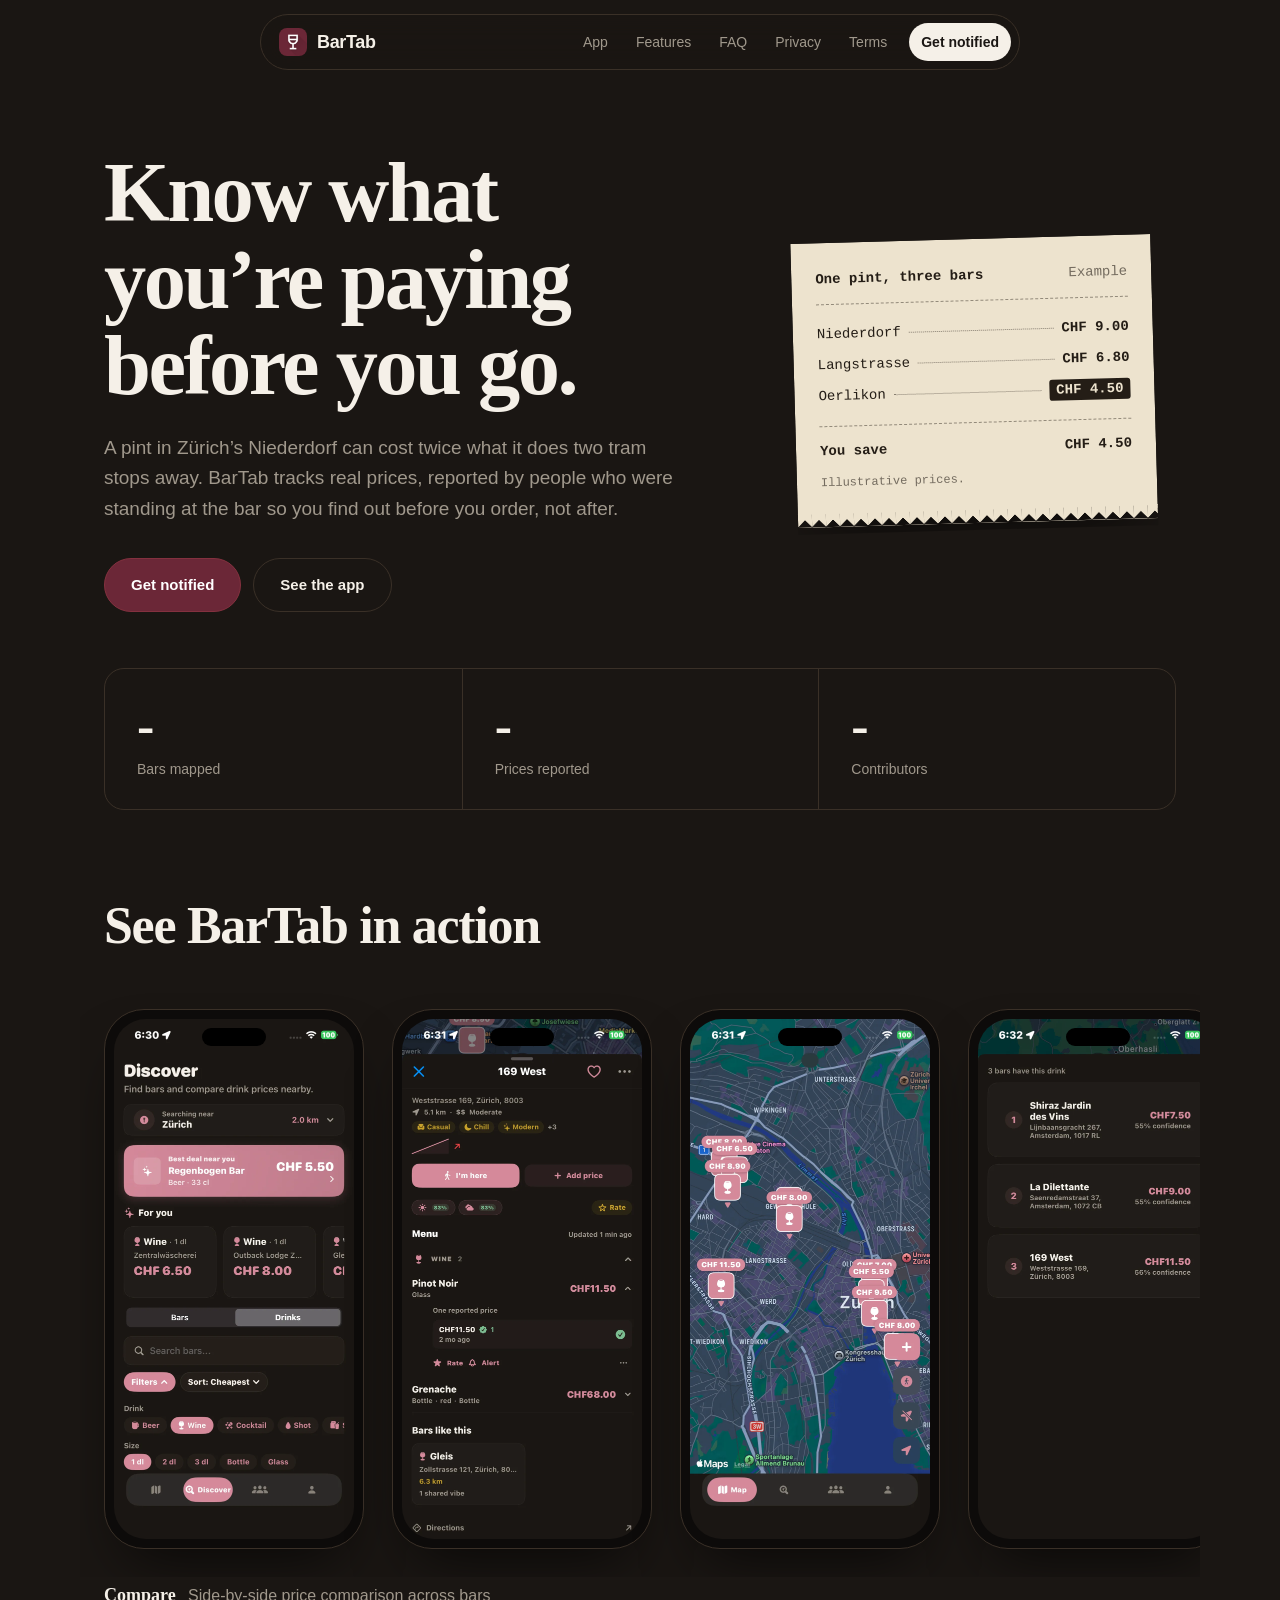
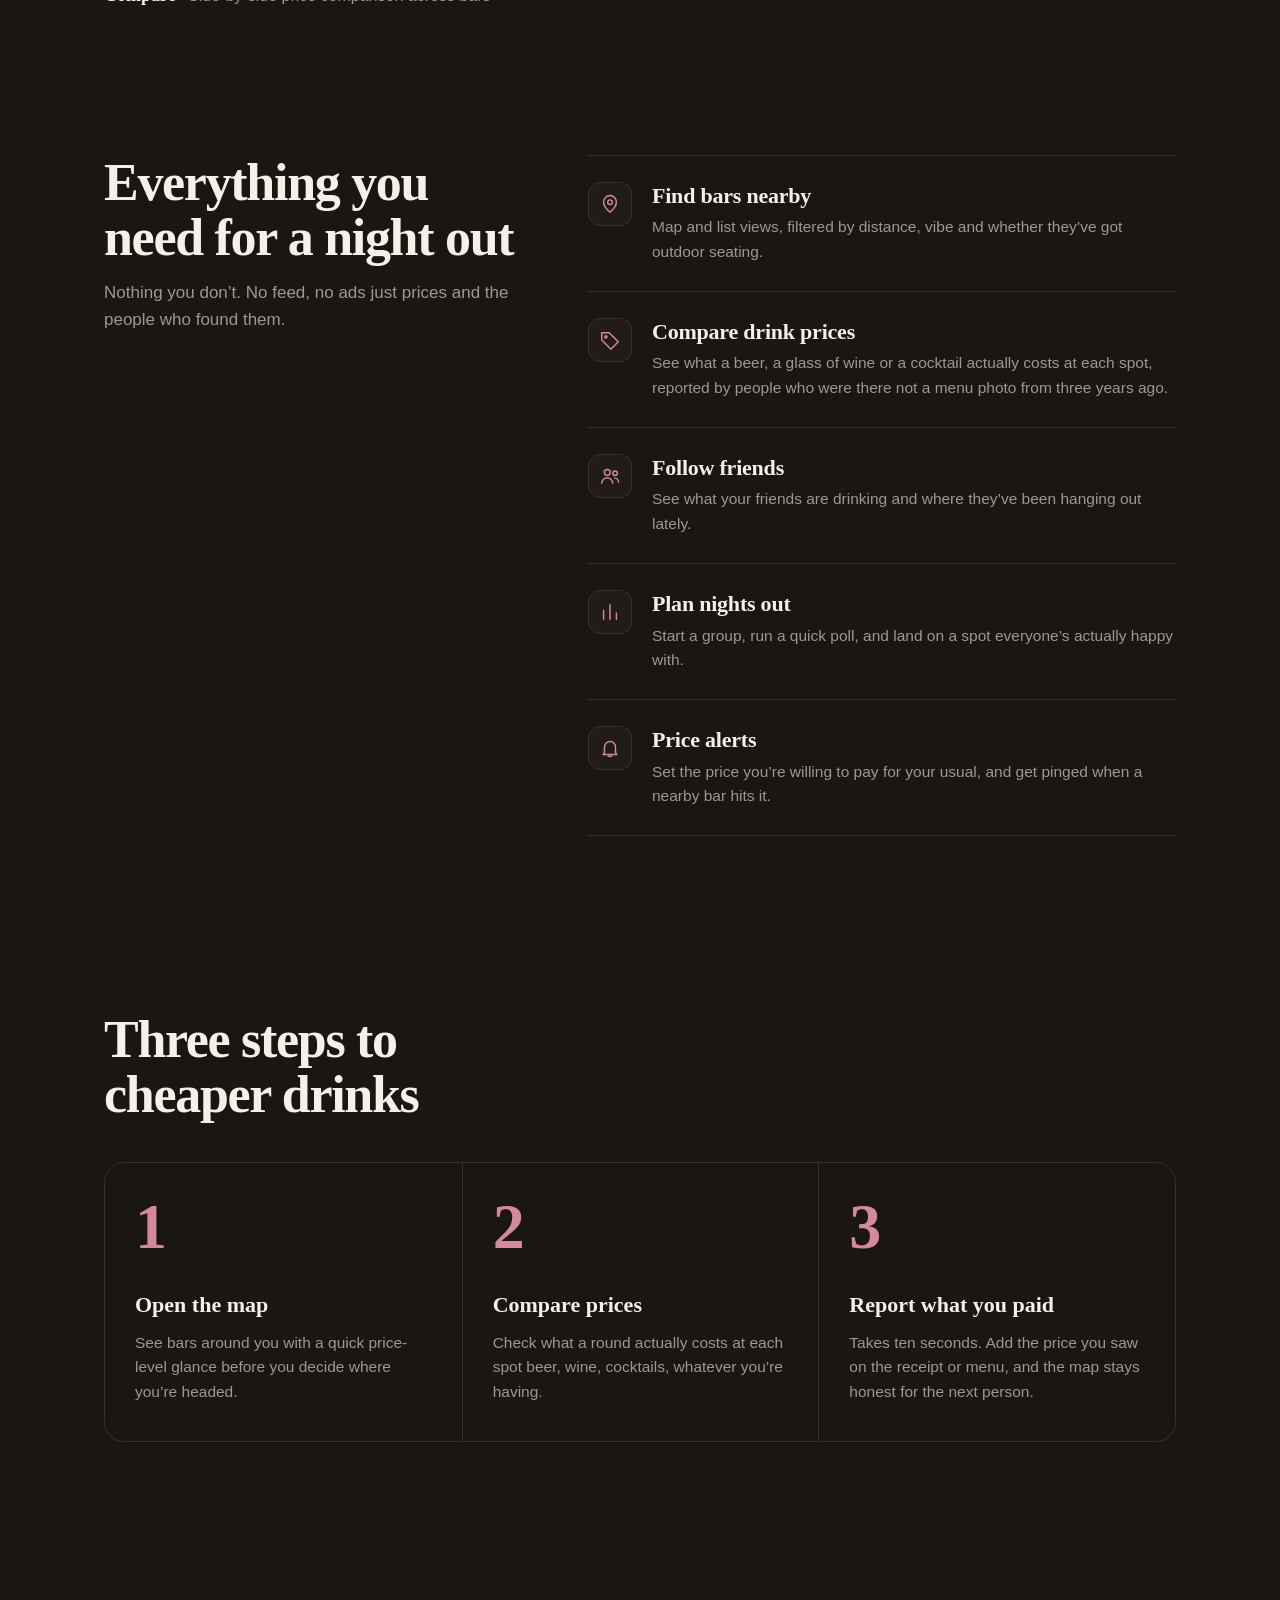
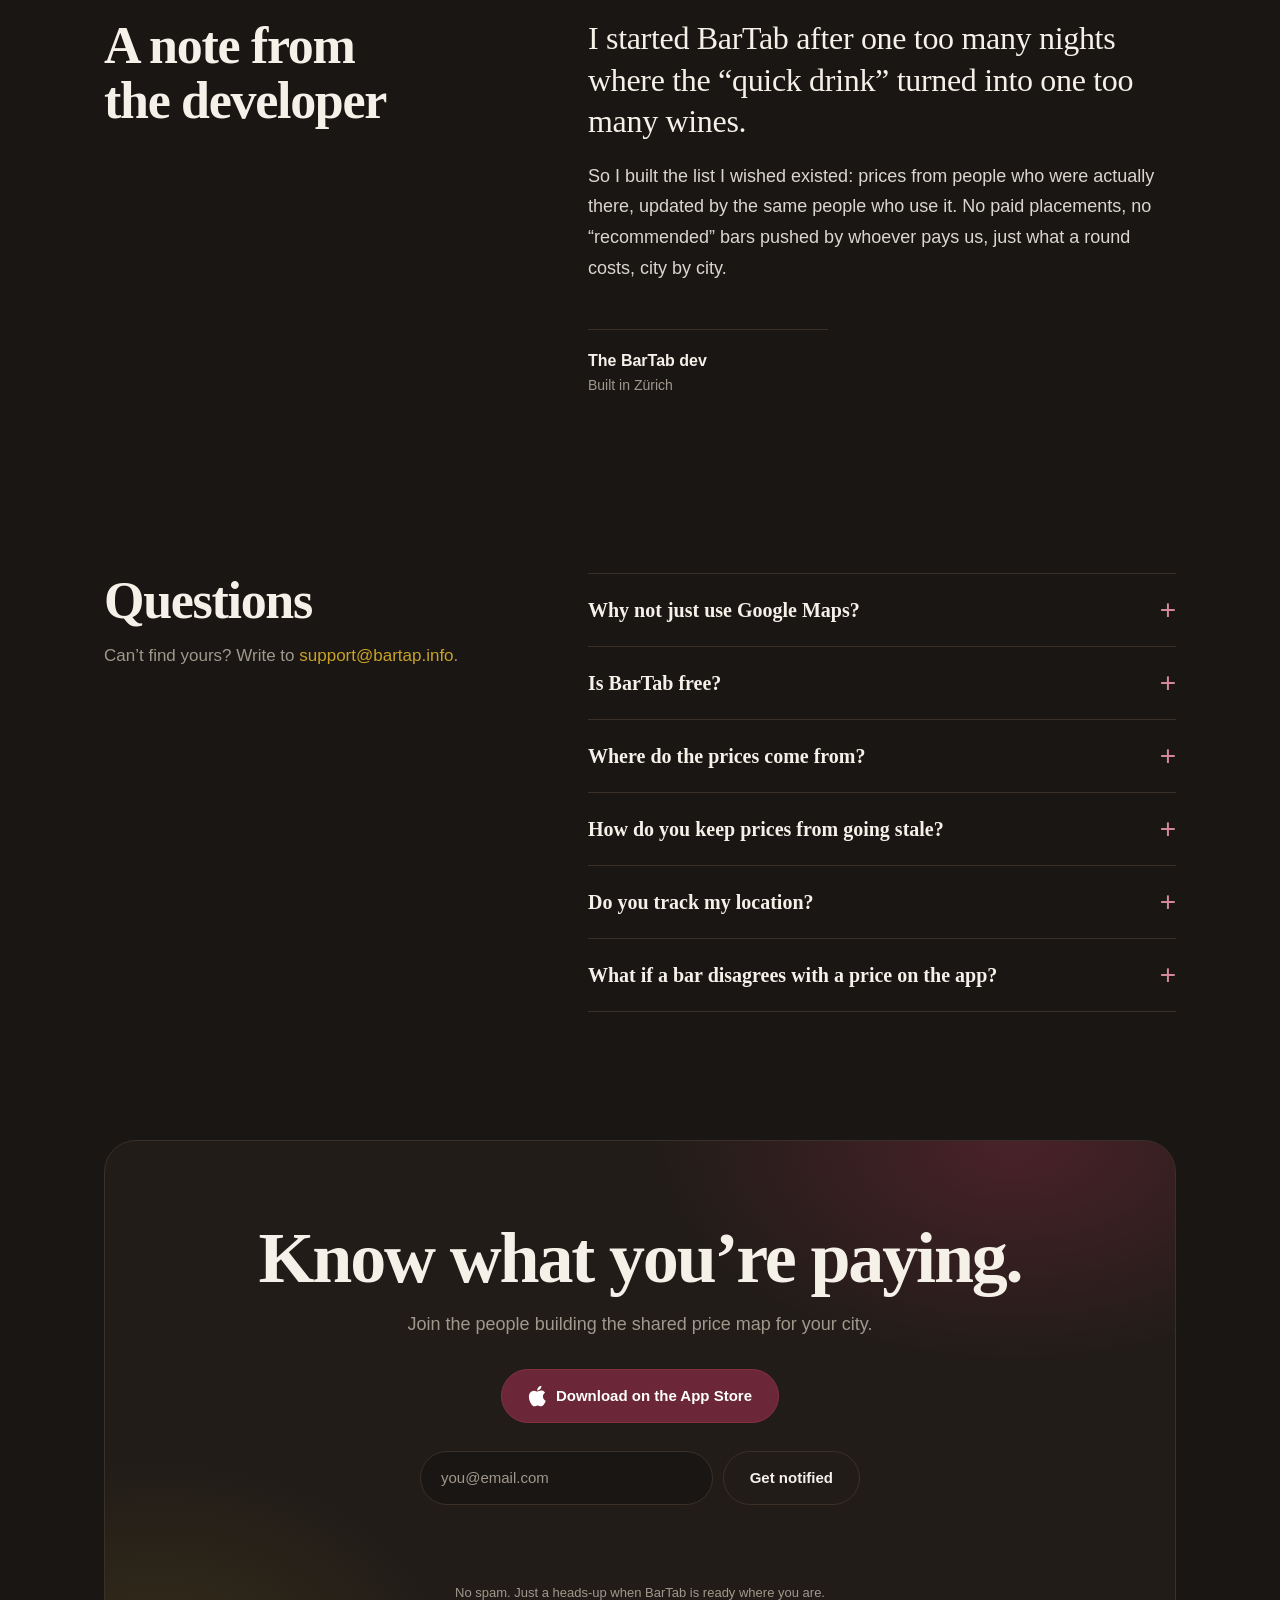
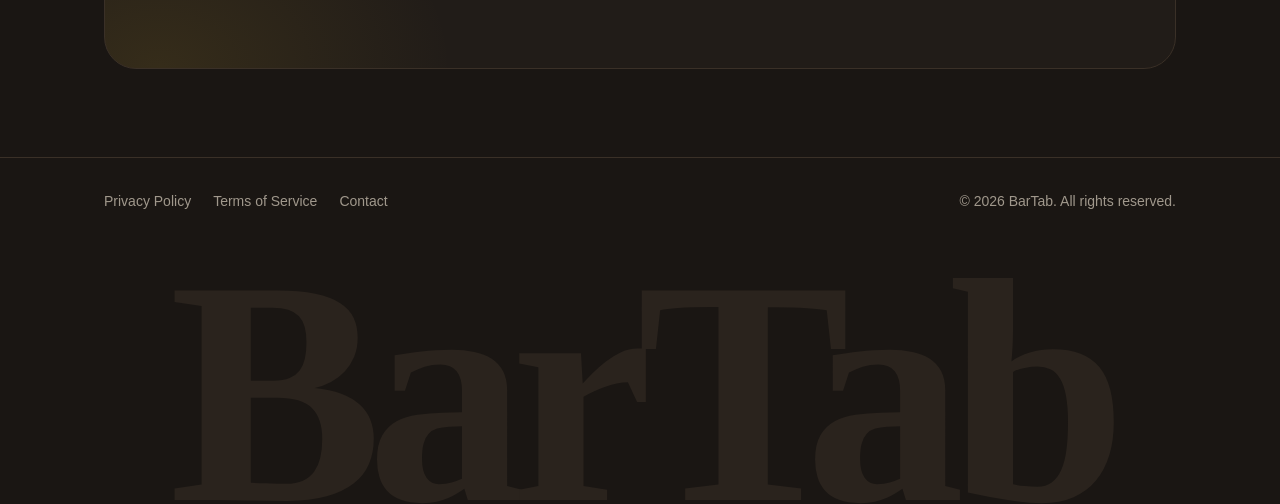
==== web/index.html @ 99674788 "Update legal pages, remove em dashes, sync waitlist function" ====
<!DOCTYPE html>
<html lang="en">

<head>
  <meta charset="UTF-8" />
  <meta name="viewport" content="width=device-width, initial-scale=1.0" />

  <title>BarTab Know What You're Paying</title>
  <meta name="description"
    content="BarTab crowdsources real drink prices at bars near you. Find bars, compare what a beer or cocktail actually costs, and report the prices you paid." />
  <meta name="theme-color" content="#1A1613" />
  <meta name="color-scheme" content="dark" />
  <link rel="canonical" href="https://bartap.info/" />

  <!-- Open Graph -->
  <meta property="og:type" content="website" />
  <meta property="og:site_name" content="BarTab" />
  <meta property="og:title" content="BarTab Know What You're Paying" />
  <meta property="og:description"
    content="Find bars, compare drink prices and discover the best deals around you, reported by people who were standing at the bar." />
  <meta property="og:url" content="https://bartap.info/" />
  <meta property="og:image" content="https://bartap.info/og.png" />
  <meta property="og:image:width" content="1200" />
  <meta property="og:image:height" content="630" />
  <meta property="og:image:alt" content="BarTab Know what you're paying" />

  <!-- Twitter -->
  <meta name="twitter:card" content="summary_large_image" />
  <meta name="twitter:title" content="BarTab Know What You're Paying" />
  <meta name="twitter:description" content="Find bars, compare drink prices and discover the best deals around you." />
  <meta name="twitter:image" content="https://bartap.info/og.png" />
  <meta name="twitter:image:alt" content="BarTab - Know what you're paying" />

  <meta name="apple-itunes-app" content="app-id=0000000000" />

  <!-- Icons -->
  <link rel="icon" href="favicon.ico" sizes="48x48" />
  <link rel="icon" type="image/png" sizes="32x32" href="favicon-32x32.png" />
  <link rel="icon" type="image/png" sizes="64x64" href="favicon-64x64.png" />
  <link rel="apple-touch-icon" href="apple-touch-icon.png" />

  <!-- Performance -->
  <link rel="preconnect" href="https://xdyewakhzjnmpzhzhehl.supabase.co" crossorigin />

  <link rel="stylesheet" href="style.css?v=2" />
  <script src="https://challenges.cloudflare.com/turnstile/v0/api.js" async defer></script>

  <script type="application/ld+json">
  {
    "@context": "https://schema.org",
    "@type": "SoftwareApplication",
    "name": "BarTab",
    "operatingSystem": "iOS",
    "applicationCategory": "LifestyleApplication",
    "description": "Crowdsourced drink prices at bars. Find nearby bars, compare drink prices, and report what you paid.",
    "url": "https://bartap.info/",
    "offers": {
      "@type": "Offer",
      "price": "0",
      "priceCurrency": "USD"
    }
  }
  </script>
</head>

<body>

  <a class="skip-link" href="#main">Skip to content</a>

  <div class="scroll-progress" id="scroll-progress"></div>

  <div class="nav-wrap">
    <div class="container">
      <nav aria-label="Main">
        <div class="logo">
          <a href="/">
            <img src="logo.png" alt="" class="mark-img" width="28" height="28" />
            BarTab
          </a>
        </div>
        <button class="nav-toggle" id="nav-toggle" aria-label="Menu" aria-expanded="false" aria-controls="nav-links">
          <span></span><span></span><span></span>
        </button>
        <div class="nav-links" id="nav-links">
          <a href="#screenshots">App</a>
          <a href="#features">Features</a>
          <a href="#faq">FAQ</a>
          <a href="privacy.html">Privacy</a>
          <a href="terms.html">Terms</a>
          <a class="nav-cta" href="#join">Get notified</a>
        </div>
      </nav>
    </div>
  </div>

  <header class="hero" id="main">
    <div class="container hero-grid">
      <div>
        <h1>Know what you’re paying before you go.</h1>
        <p class="lede">A pint in Zürich’s Niederdorf can cost twice what it does two tram stops away. BarTab tracks
          real prices, reported by people who were standing at the bar so you find out before you order, not after.</p>
        <div class="hero-actions">
          <a class="button" href="#join">Get notified</a>
          <a class="button secondary" href="#screenshots">See the app</a>
        </div>
      </div>

      <div class="ticket" role="img"
        aria-label="Example receipt comparing the price of one pint at three bars in Zürich: 9.00, 6.80 and 4.50 francs">
        <div class="ticket-head"><span>One pint, three bars</span><span>Example</span></div>
        <ul aria-hidden="true">
          <li><span>Niederdorf</span><i></i><b>CHF 9.00</b></li>
          <li><span>Langstrasse</span><i></i><b>CHF 6.80</b></li>
          <li class="low"><span>Oerlikon</span><i></i><b>CHF 4.50</b></li>
        </ul>
        <div class="ticket-foot" aria-hidden="true"><span>You save</span><span>CHF 4.50</span></div>
        <p class="ticket-note" aria-hidden="true">Illustrative prices.</p>
      </div>
    </div>
  </header>

  <!-- Live stats -->
  <section class="container stats" id="stats">
    <div class="stats-inner">
      <div class="stat">
        <div class="num" id="stat-bars" data-value="0">-</div>
        <div class="label">Bars mapped</div>
      </div>
      <div class="stat">
        <div class="num" id="stat-prices" data-value="0">-</div>
        <div class="label">Prices reported</div>
      </div>
      <div class="stat">
        <div class="num" id="stat-contributors" data-value="0">-</div>
        <div class="label">Contributors</div>
      </div>
    </div>
  </section>

  <!-- App screenshots -->
  <section id="screenshots" class="container">
    <div class="section-head">
      <h2>See BarTab in action</h2>
    </div>
    <div class="gallery-wrapper">
      <button class="gallery-arrow left" id="gallery-left" aria-label="Scroll left">&#8249;</button>
      <div class="screenshots-gallery" id="screenshots-gallery">
        <div class="phone-frame">
          <div class="phone-frame-notch"></div>
          <div class="phone-frame-screen"><img src="screenshots/discover.webp" alt="Discover screen listing nearby bars"
              loading="lazy" width="480" height="1039" /></div>
        </div>
        <div class="phone-frame">
          <div class="phone-frame-notch"></div>
          <div class="phone-frame-screen"><img src="screenshots/barview.webp" alt="Bar page with menu and ratings"
              loading="lazy" width="480" height="1039" /></div>
        </div>
        <div class="phone-frame">
          <div class="phone-frame-notch"></div>
          <div class="phone-frame-screen"><img src="screenshots/mapview.webp" alt="Map with prices pinned to bars"
              loading="lazy" width="480" height="1039" /></div>
        </div>
        <div class="phone-frame">
          <div class="phone-frame-notch"></div>
          <div class="phone-frame-screen"><img src="screenshots/compare.webp" alt="Side-by-side price comparison"
              loading="lazy" width="480" height="1039" /></div>
        </div>
        <div class="phone-frame">
          <div class="phone-frame-notch"></div>
          <div class="phone-frame-screen"><img src="screenshots/addprice.webp" alt="Add a price form" loading="lazy"
              width="480" height="1039" /></div>
        </div>
        <div class="phone-frame">
          <div class="phone-frame-notch"></div>
          <div class="phone-frame-screen"><img src="screenshots/group.webp" alt="Group poll for planning a night out"
              loading="lazy" width="480" height="1039" /></div>
        </div>
      </div>
      <button class="gallery-arrow right" id="gallery-right" aria-label="Scroll right">&#8250;</button>
    </div>
    <div class="screenshots-captions" aria-live="polite">
      <div class="caption active" data-idx="0"><strong>Discover</strong> Find bars near you with live price-level
        glances</div>
      <div class="caption" data-idx="1"><strong>Bar view</strong> Full menu, ratings, and community consensus</div>
      <div class="caption" data-idx="2"><strong>Map</strong> Prices pinned on the map around you</div>
      <div class="caption" data-idx="3"><strong>Compare</strong> Side-by-side price comparison across bars</div>
      <div class="caption" data-idx="4"><strong>Add price</strong> Report what you paid in ten seconds</div>
      <div class="caption" data-idx="5"><strong>Group polls</strong> Plan nights out with polls, no group chat needed
      </div>
    </div>
  </section>

  <section id="features" class="container">
    <div class="split">
      <div class="section-head">
        <h2>Everything you need for a night out</h2>
        <p>Nothing you don’t. No feed, no ads just prices and the people who found them.</p>
      </div>
      <div class="feature-rows">
        <div class="feature-row">
          <span class="f-icon"><svg viewBox="0 0 24 24" fill="none" stroke="currentColor" stroke-width="1.6"
              stroke-linecap="round" stroke-linejoin="round" aria-hidden="true">
              <path d="M12 21s-7-6.2-7-11.2A7 7 0 0 1 19 9.8C19 14.8 12 21 12 21z" />
              <circle cx="12" cy="10" r="2.5" />
            </svg></span>
          <div class="f-name">Find bars nearby</div>
          <p>Map and list views, filtered by distance, vibe and whether they’ve got outdoor seating.</p>
        </div>
        <div class="feature-row">
          <span class="f-icon"><svg viewBox="0 0 24 24" fill="none" stroke="currentColor" stroke-width="1.6"
              stroke-linecap="round" stroke-linejoin="round" aria-hidden="true">
              <path d="M3 12V4h8l10 10-8 8L3 12z" />
              <circle cx="7.5" cy="8.5" r="1.2" />
            </svg></span>
          <div class="f-name">Compare drink prices</div>
          <p>See what a beer, a glass of wine or a cocktail actually costs at each spot, reported by people who were
            there not a menu photo from three years ago.</p>
        </div>
        <div class="feature-row">
          <span class="f-icon"><svg viewBox="0 0 24 24" fill="none" stroke="currentColor" stroke-width="1.6"
              stroke-linecap="round" stroke-linejoin="round" aria-hidden="true">
              <circle cx="9" cy="8" r="3.2" />
              <path d="M3 20c0-3.3 2.7-6 6-6s6 2.7 6 6" />
              <circle cx="17.5" cy="9" r="2.4" />
              <path d="M17 14.3c2.4 0 4.3 1.9 4.3 4.2" />
            </svg></span>
          <div class="f-name">Follow friends</div>
          <p>See what your friends are drinking and where they’ve been hanging out lately.</p>
        </div>
        <div class="feature-row">
          <span class="f-icon"><svg viewBox="0 0 24 24" fill="none" stroke="currentColor" stroke-width="1.6"
              stroke-linecap="round" stroke-linejoin="round" aria-hidden="true">
              <path d="M5 20V10M12 20V4M19 20v-7" />
            </svg></span>
          <div class="f-name">Plan nights out</div>
          <p>Start a group, run a quick poll, and land on a spot everyone’s actually happy with.</p>
        </div>
        <div class="feature-row">
          <span class="f-icon"><svg viewBox="0 0 24 24" fill="none" stroke="currentColor" stroke-width="1.6"
              stroke-linecap="round" stroke-linejoin="round" aria-hidden="true">
              <path d="M6 17v-6a6 6 0 0 1 12 0v6l1.5 2h-15L6 17z" />
              <path d="M10 21h4" />
            </svg></span>
          <div class="f-name">Price alerts</div>
          <p>Set the price you’re willing to pay for your usual, and get pinged when a nearby bar hits it.</p>
        </div>
      </div>
    </div>
  </section>

  <section id="how" class="container">
    <div class="section-head">
      <h2>Three steps to cheaper drinks</h2>
    </div>
    <div class="steps-line">
      <div class="step-item">
        <div class="n" aria-hidden="true">1</div>
        <h3>Open the map</h3>
        <p>See bars around you with a quick price-level glance before you decide where you’re headed.</p>
      </div>
      <div class="step-item">
        <div class="n" aria-hidden="true">2</div>
        <h3>Compare prices</h3>
        <p>Check what a round actually costs at each spot beer, wine, cocktails, whatever you’re having.</p>
      </div>
      <div class="step-item">
        <div class="n" aria-hidden="true">3</div>
        <h3>Report what you paid</h3>
        <p>Takes ten seconds. Add the price you saw on the receipt or menu, and the map stays honest for the next
          person.</p>
      </div>
    </div>
  </section>

  <section class="container">
    <div class="split">
      <div class="section-head">
        <h2>A note from the developer</h2>
      </div>
      <div class="founder">
        <p>I started BarTab after one too many nights where the “quick drink” turned into one too many wines.</p>
        <p>So I built the list I wished existed: prices from people who were actually there, updated by the same people
          who use it. No paid placements, no “recommended” bars pushed by whoever pays us, just what a round costs, city
          by city.</p>
        <div class="sign">
          <div class="name">The BarTab dev</div>
          <div class="role">Built in Zürich</div>
        </div>
      </div>
    </div>
  </section>

  <section id="faq" class="container">
    <div class="split">
      <div class="section-head">
        <h2>Questions</h2>
        <p>Can’t find yours? Write to <a href="mailto:support@bartap.info">support@bartap.info</a>.</p>
      </div>
      <div class="faq">
        <details>
          <summary>Why not just use Google Maps?</summary>
          <p>We’ve all been there. We want to check prices beforehand, and the picture of the menu is 3 years old. You
            don’t know if it’s still valid or not. That’s where BarTab shines :)</p>
        </details>
        <details>
          <summary>Is BarTab free?</summary>
          <p>Yes. BarTab is free to use and will stay free for everyone. We’re not selling placement to bars.</p>
        </details>
        <details>
          <summary>Where do the prices come from?</summary>
          <p>Entirely from people using the app. There’s no scraping and no menus pulled from bar websites if a price is
            on the map, someone reported paying it.</p>
        </details>
        <details>
          <summary>How do you keep prices from going stale?</summary>
          <p>Older reports get flagged for a “still accurate?” check, and anyone can confirm or correct them. Prices
            that go unconfirmed for a while get pushed down in search.</p>
        </details>
        <details>
          <summary>Do you track my location?</summary>
          <p>Only with your permission, and only to show nearby bars or verify you were close enough to submit a price.
            We don’t build a location history tied to your account.</p>
        </details>
        <details>
          <summary>What if a bar disagrees with a price on the app?</summary>
          <p>Prices are self-reported by customers, not confirmed with venues, so they’re a reference point rather than
            a guarantee see our <a href="terms.html">Terms</a> for details. Bars can flag a listing for review if
            something’s clearly wrong.</p>
        </details>
      </div>
    </div>
  </section>

  <section class="cta" id="join">
    <div class="container">
      <div class="cta-panel">
        <h2>Know what you’re paying.</h2>
        <p>Join the people building the shared price map for your city.</p>
        <a class="button" href="https://apps.apple.com/app/id0000000000">
          <svg width="18" height="22" viewBox="0 0 20 24" fill="none" aria-hidden="true">
            <path
              d="M16.52 12.58c-.03-2.86 2.33-4.24 2.44-4.31-1.33-1.95-3.4-2.22-4.14-2.25-1.76-.18-3.44 1.04-4.34 1.04-.9 0-2.3-1.02-3.78-.99-1.94.03-3.73 1.13-4.73 2.87-2.03 3.52-.52 8.73 1.46 11.58.97 1.4 2.12 2.98 3.63 2.92 1.46-.06 2.01-.95 3.77-.95 1.76 0 2.27.95 3.79.92 1.56-.03 2.55-1.43 3.51-2.84 1.11-1.62 1.57-3.19 1.59-3.27-.03-.01-3.07-1.18-3.1-4.69zM13.62 4.36c.8-0.97 1.35-2.32 1.2-3.66-1.16.05-2.56.77-3.39 1.74-.74.85-1.39 2.23-1.22 3.56 1.3.1 2.62-.66 3.41-1.64z"
              fill="currentColor" />
          </svg>
          Download on the App Store
        </a>

        <form id="waitlist-form" class="waitlist" novalidate>
          <div class="waitlist-row">
            <input type="email" name="email" id="waitlist-email" placeholder="you@email.com" autocomplete="email"
              required aria-label="Email address" />
            <input type="text" name="website" id="waitlist-website" class="hp-field" tabindex="-1" autocomplete="off"
              aria-hidden="true" />
            <button type="submit" class="button secondary" id="waitlist-submit">Get notified</button>
          </div>
          <div class="cf-turnstile" data-sitekey="0x4AAAAAAFA4iGJl6tuxP2Y1" data-theme="dark"></div>
          <p class="waitlist-msg" id="waitlist-msg" role="status" aria-live="polite"></p>
        </form>
        <p class="waitlist-note">No spam. Just a heads-up when BarTab is ready where you are.</p>
      </div>
    </div>
  </section>

  <footer>
    <div class="container">
      <div class="row">
        <div class="links">
          <a href="privacy.html">Privacy Policy</a>
          <a href="terms.html">Terms of Service</a>
          <a href="mailto:support@bartap.info">Contact</a>
        </div>
        <div>© 2026 BarTab. All rights reserved.</div>
      </div>
      <span class="wordmark" aria-hidden="true">BarTab</span>
    </div>
  </footer>

  <script>
    let statsInView = false;
    let statsLoaded = false;

    function maybeAnimateStats() {
      if (statsInView && statsLoaded) animateStats();
    }

    document.addEventListener('DOMContentLoaded', () => {
      const observer = new IntersectionObserver((entries) => {
        entries.forEach((e) => {
          if (e.isIntersecting) {
            e.target.classList.add('visible');
            if (e.target.classList.contains('stats')) {
              statsInView = true;
              maybeAnimateStats();
            }
            observer.unobserve(e.target);
          }
        });
      }, { threshold: 0.1 });

      document.querySelectorAll('.stats').forEach((el) => observer.observe(el));

      // Mobile nav toggle
      const navToggle = document.getElementById('nav-toggle');
      const navLinks = document.getElementById('nav-links');
      if (navToggle && navLinks) {
        navToggle.addEventListener('click', () => {
          const open = navLinks.classList.toggle('open');
          navToggle.setAttribute('aria-expanded', String(open));
        });
        navLinks.addEventListener('click', (e) => {
          if (e.target.tagName === 'A') {
            navLinks.classList.remove('open');
            navToggle.setAttribute('aria-expanded', 'false');
          }
        });
      }
    });

    const SUPABASE_URL = 'https://xdyewakhzjnmpzhzhehl.supabase.co';
    const SUPABASE_KEY = 'eyJhbGciOiJIUzI1NiIsInR5cCI6IkpXVCJ9.eyJpc3MiOiJzdXBhYmFzZSIsInJlZiI6InhkeWV3YWtoempubXB6aHpoZWhsIiwicm9sZSI6ImFub24iLCJpYXQiOjE3ODcwODc2MjksImV4cCI6MjEwMjY2MzYyOX0.nAZASYlhS3OBFc-mBSUVenGUTuzfMZgcbt9eBhc4Dm4';

    const HEADERS = {
      apikey: SUPABASE_KEY,
      Authorization: 'Bearer ' + SUPABASE_KEY
    };

    function esc(s) {
      return String(s).replace(/[&<>"']/g, (c) => ({
        '&': '&amp;', '<': '&lt;', '>': '&gt;', '"': '&quot;', "'": '&#39;'
      }[c]));
    }

    function animateStats() {
      const reduce = window.matchMedia('(prefers-reduced-motion: reduce)').matches;
      const elements = ['stat-bars', 'stat-prices', 'stat-contributors'];
      elements.forEach(id => {
        const el = document.getElementById(id);
        const target = parseInt(el.getAttribute('data-value') || '0', 10);
        if (!target) return;
        if (reduce) { el.textContent = target.toLocaleString('en-US'); return; }

        let current = 0;
        const duration = 1500;
        const stepTime = 20;
        const steps = duration / stepTime;
        const increment = target / steps;

        const timer = setInterval(() => {
          current += increment;
          if (current >= target) {
            el.textContent = target.toLocaleString('en-US');
            clearInterval(timer);
          } else {
            el.textContent = Math.floor(current).toLocaleString('en-US');
          }
        }, stepTime);
      });
    }

    // Exact row count via a HEAD request + the Content-Range header, so we
    // never transfer (or silently truncate at PostgREST's default page size)
    // the rows themselves just to count them.
    async function fetchExactCount(table) {
      const res = await fetch(SUPABASE_URL + '/rest/v1/' + table + '?select=id', {
        method: 'HEAD',
        headers: { ...HEADERS, Prefer: 'count=exact' }
      });
      if (!res.ok) return null;
      const range = res.headers.get('content-range'); // "0-24/125"
      if (!range) return null;
      const total = range.split('/')[1];
      return total && total !== '*' ? parseInt(total, 10) : null;
    }

    // PostgREST has no distinct-count endpoint, so counting unique
    // contributors means paging through reported_by in batches rather than
    // trusting a single request (which used to cap out at ~1000 rows and
    // under-report). Capped so a very large table can't hang the page.
    async function fetchDistinctContributors(maxRows = 20000, pageSize = 1000) {
      const seen = new Set();
      for (let offset = 0; offset < maxRows; offset += pageSize) {
        const res = await fetch(
          SUPABASE_URL + '/rest/v1/prices?select=reported_by&order=id',
          {
            headers: {
              ...HEADERS,
              Range: offset + '-' + (offset + pageSize - 1)
            }
          }
        );
        if (!res.ok) break;
        const rows = await res.json();
        rows.forEach(r => r.reported_by && seen.add(r.reported_by));
        if (rows.length < pageSize) break; // reached the end
      }
      return seen.size;
    }

    async function loadStats() {
      try {
        const [bars, prices, contributors] = await Promise.all([
          fetchExactCount('bars'),
          fetchExactCount('prices'),
          fetchDistinctContributors()
        ]);

        if (bars !== null) document.getElementById('stat-bars').setAttribute('data-value', bars);
        if (prices !== null) document.getElementById('stat-prices').setAttribute('data-value', prices);
        document.getElementById('stat-contributors').setAttribute('data-value', contributors);
      } catch (e) {
        // Leave the em dashes in place rather than show a wrong number.
      } finally {
        statsLoaded = true;
        maybeAnimateStats();
      }
    }

    // Scroll progress bar
    const progressEl = document.getElementById('scroll-progress');
    window.addEventListener('scroll', () => {
      const h = document.documentElement.scrollHeight - window.innerHeight;
      const pct = h > 0 ? (window.scrollY / h) * 100 : 0;
      progressEl.style.width = pct + '%';
    }, { passive: true });


    loadStats();

    // Screenshot gallery
    const gallery = document.getElementById('screenshots-gallery');
    const captions = document.querySelectorAll('.screenshots-captions .caption');
    const leftArrow = document.getElementById('gallery-left');
    const rightArrow = document.getElementById('gallery-right');
    if (gallery && captions.length) {
      const frames = gallery.querySelectorAll('.phone-frame');

      // Sync caption on scroll
      const observer = new IntersectionObserver((entries) => {
        entries.forEach(e => {
          if (e.isIntersecting) {
            const idx = Array.from(frames).indexOf(e.target);
            if (idx >= 0) {
              captions.forEach(c => c.classList.remove('active'));
              captions[idx].classList.add('active');
            }
          }
        });
      }, { root: gallery, threshold: 0.6 });
      frames.forEach(f => observer.observe(f));

      // Click caption to scroll to frame
      captions.forEach((cap, i) => {
        cap.style.cursor = 'pointer';
        cap.addEventListener('click', () => {
          frames[i].scrollIntoView({ behavior: 'smooth', inline: 'center', block: 'nearest' });
        });
      });

      // Arrow buttons
      const scrollAmount = 290;
      leftArrow.addEventListener('click', () => {
        gallery.scrollBy({ left: -scrollAmount, behavior: 'smooth' });
      });
      rightArrow.addEventListener('click', () => {
        gallery.scrollBy({ left: scrollAmount, behavior: 'smooth' });
      });

      // Drag to scroll
      let isDragging = false;
      let startX;
      let scrollLeft;

      gallery.addEventListener('mousedown', (e) => {
        isDragging = true;
        startX = e.pageX - gallery.offsetLeft;
        scrollLeft = gallery.scrollLeft;
        gallery.style.cursor = 'grabbing';
      });

      gallery.addEventListener('mouseleave', () => {
        isDragging = false;
        gallery.style.cursor = 'grab';
      });

      gallery.addEventListener('mouseup', () => {
        isDragging = false;
        gallery.style.cursor = 'grab';
      });

      gallery.addEventListener('mousemove', (e) => {
        if (!isDragging) return;
        e.preventDefault();
        const x = e.pageX - gallery.offsetLeft;
        const walk = (x - startX) * 1.5;
        gallery.scrollLeft = scrollLeft - walk;
      });
    }


    // Waitlist signup -> Edge Function (server-side Turnstile + insert)
    const WAITLIST_URL = 'https://xdyewakhzjnmpzhzhehl.supabase.co/functions/v1/waitlist';
    const waitlistForm = document.getElementById('waitlist-form');
    if (waitlistForm) {
      const emailInput = document.getElementById('waitlist-email');
      const msg = document.getElementById('waitlist-msg');
      const submitBtn = document.getElementById('waitlist-submit');
      const hpField = document.getElementById('waitlist-website');

      waitlistForm.addEventListener('submit', async (e) => {
        e.preventDefault();
        msg.textContent = '';
        msg.classList.remove('error', 'success');

        // Honeypot: bots that fill the hidden field are silently dropped.
        if (hpField.value) return;

        const email = emailInput.value.trim();
        if (!/^[^\s@]+@[^\s@]+\.[^\s@]{2,}$/.test(email)) {
          msg.textContent = 'Please enter a valid email address.';
          msg.classList.add('error');
          return;
        }

        let token = '';
        if (typeof window.turnstile !== 'undefined') {
          token = window.turnstile.getResponse();
        }
        if (!token) {
          msg.textContent = 'Please complete the captcha.';
          msg.classList.add('error');
          return;
        }

        submitBtn.disabled = true;
        submitBtn.textContent = 'Submitting…';
        try {
          const res = await fetch(WAITLIST_URL, {
            method: 'POST',
            headers: { ...HEADERS, 'Content-Type': 'application/json' },
            body: JSON.stringify({ email, token })
          });
          const data = await res.json().catch(() => ({}));
          if (res.ok) {
            msg.textContent = "You're on the list. We'll be in touch.";
            msg.classList.add('success');
            waitlistForm.reset();
            if (typeof window.turnstile !== 'undefined') window.turnstile.reset();
          } else {
            msg.textContent = data.error || 'Something went wrong. Please try again.';
            msg.classList.add('error');
            if (typeof window.turnstile !== 'undefined') window.turnstile.reset();
          }
        } catch (err) {
          msg.textContent = 'Network error. Please try again.';
          msg.classList.add('error');
        } finally {
          submitBtn.disabled = false;
          submitBtn.textContent = 'Get notified';
        }
      });
    }
  </script>

</body>

</html>
---- web/style.css ----
/* BarTab — site styles
   Palette is the app's own. No external fonts: system faces only, so the site
   makes no third-party requests beyond Turnstile (and matches the privacy policy). */
:root {
  --bg: #1A1613;
  --bg-2: #211C18;
  --bg-3: #2A231D;
  --line: #3A3027;
  --text: #F5F0E8;
  --muted: #A0988C;
  --wine: #6B2737;
  --wine-hi: #84313F;
  --rose: #D4899A;
  --gold: #C9A227;
  --sage: #7ABE8F;
  --paper: #EDE3CE;
  --paper-ink: #241D16;

  --serif: ui-serif, "New York", "Iowan Old Style", "Palatino Linotype", Georgia, serif;
  --sans: -apple-system, BlinkMacSystemFont, "SF Pro Text", "Segoe UI", Roboto, Helvetica, Arial, sans-serif;
  --mono: ui-monospace, "SF Mono", Menlo, Consolas, monospace;

  --r-card: 20px;
  --r-pill: 999px;
}

* { margin: 0; padding: 0; box-sizing: border-box; }
html { scroll-behavior: smooth; scroll-padding-top: 88px; }
body {
  background: var(--bg);
  color: var(--text);
  font-family: var(--sans);
  line-height: 1.6;
  -webkit-font-smoothing: antialiased;
  overflow-x: hidden;
}
.container { max-width: 1120px; margin: 0 auto; padding: 0 24px; }
a { color: var(--gold); text-decoration: none; }
a:hover { text-decoration: underline; text-underline-offset: 3px; }
:focus-visible { outline: 2px solid var(--gold); outline-offset: 3px; border-radius: 6px; }
::selection { background: var(--wine); color: #fff; }

/* ---------- Floating pill nav ---------- */
.nav-wrap { position: sticky; top: 0; z-index: 50; padding-top: 14px; pointer-events: none; }
nav {
  position: relative;
  pointer-events: auto;
  display: flex; align-items: center; justify-content: space-between;
  max-width: 760px; margin: 0 auto;
  padding: 8px 8px 8px 18px;
  background: rgba(26, 22, 19, 0.78);
  backdrop-filter: blur(18px) saturate(1.2);
  -webkit-backdrop-filter: blur(18px) saturate(1.2);
  border: 1px solid var(--line);
  border-radius: var(--r-pill);
}
.logo { display: flex; align-items: center; font-size: 18px; font-weight: 700; letter-spacing: -0.02em; color: var(--text); }
.logo a, .logo { gap: 10px; }
.logo a { display: flex; align-items: center; color: inherit; }
.logo a:hover { text-decoration: none; }
.logo .mark-img { width: 28px; height: 28px; border-radius: 8px; object-fit: cover; display: block; }
.nav-links { display: flex; align-items: center; gap: 4px; font-size: 14px; }
.nav-links a { color: var(--muted); padding: 8px 12px; border-radius: var(--r-pill); transition: color .2s, background .2s; }
.nav-links a:hover { color: var(--text); background: var(--bg-3); text-decoration: none; }
.nav-links a[aria-current="page"] { color: var(--text); }
.nav-links .nav-cta { background: var(--text); color: var(--bg); font-weight: 600; margin-left: 6px; }
.nav-links .nav-cta:hover { background: #fff; color: var(--bg); }
.nav-toggle {
  display: none; flex-direction: column; justify-content: center; gap: 5px;
  width: 40px; height: 40px; background: transparent; border: 1px solid var(--line);
  border-radius: 50%; cursor: pointer;
}
.nav-toggle span { display: block; width: 16px; height: 2px; margin: 0 auto; background: var(--text); border-radius: 1px; transition: transform .2s, opacity .2s; }
.nav-toggle[aria-expanded="true"] span:nth-child(1) { transform: translateY(7px) rotate(45deg); }
.nav-toggle[aria-expanded="true"] span:nth-child(2) { opacity: 0; }
.nav-toggle[aria-expanded="true"] span:nth-child(3) { transform: translateY(-7px) rotate(-45deg); }

/* ---------- Buttons ---------- */
.button {
  display: inline-flex; align-items: center; justify-content: center; gap: 10px;
  background: var(--wine); color: #fff; font: inherit; font-weight: 600; font-size: 15px;
  padding: 14px 26px; border: 1px solid var(--wine-hi); border-radius: var(--r-pill);
  cursor: pointer; transition: background .2s, transform .15s;
}
.button:hover { background: var(--wine-hi); text-decoration: none; }
.button:active { transform: scale(.98); }
.button:disabled { opacity: .6; cursor: default; }
.button.secondary { background: transparent; border-color: var(--line); color: var(--text); }
.button.secondary:hover { background: var(--bg-3); }

/* ---------- Hero ---------- */
.hero { padding: 80px 0 56px; }
.hero-grid { display: grid; grid-template-columns: 1.2fr .8fr; gap: 64px; align-items: center; }
.hero h1 {
  font-family: var(--serif); font-weight: 600;
  font-size: clamp(44px, 6.6vw, 88px); line-height: 1.02; letter-spacing: -0.03em;
  margin-bottom: 24px; text-wrap: balance;
}
.hero .lede { color: var(--muted); font-size: 19px; max-width: 31em; margin-bottom: 34px; }
.hero-actions { display: flex; flex-wrap: wrap; gap: 12px; }

/* The receipt: the one memorable thing on the page */
.ticket {
  position: relative; justify-self: center; width: 100%; max-width: 360px;
  background: var(--paper); color: var(--paper-ink);
  font-family: var(--mono); font-size: 14px; line-height: 1.5;
  padding: 26px 24px 22px; margin-bottom: 14px;
  transform: rotate(-1.6deg);
  box-shadow: 0 34px 70px -20px rgba(0, 0, 0, .65);
  animation: print 1.1s cubic-bezier(.2, .7, .2, 1) both;
}
.ticket::after {
  content: ""; position: absolute; left: 0; right: 0; top: calc(100% - 1px); height: 14px;
  background:
    linear-gradient(-45deg, transparent 9.9px, var(--paper) 0) left top / 14px 14px repeat-x,
    linear-gradient(45deg, transparent 9.9px, var(--paper) 0) left top / 14px 14px repeat-x;
}
.ticket-head { display: flex; justify-content: space-between; gap: 12px; padding-bottom: 14px; border-bottom: 1px dashed rgba(36, 29, 22, .45); font-weight: 700; }
.ticket-head span:last-child { font-weight: 400; opacity: .6; }
.ticket ul { list-style: none; padding: 14px 0; }
.ticket li { display: flex; align-items: baseline; gap: 8px; padding: 5px 0; }
.ticket li i { flex: 1; border-bottom: 1px dotted rgba(36, 29, 22, .5); transform: translateY(-3px); }
.ticket li b { font-weight: 700; }
.ticket li.low b { background: var(--paper-ink); color: var(--paper); padding: 0 7px; border-radius: 3px; }
.ticket-foot { display: flex; justify-content: space-between; padding-top: 14px; border-top: 1px dashed rgba(36, 29, 22, .45); font-weight: 700; }
.ticket-note { margin-top: 12px; font-size: 12px; opacity: .6; }
@keyframes print { from { clip-path: inset(0 0 100% 0); } to { clip-path: inset(0 0 -20px 0); } }

/* ---------- Sections ---------- */
section.container { padding-top: 88px; padding-bottom: 88px; }
.split { display: grid; grid-template-columns: 5fr 7fr; gap: 64px; align-items: start; }
.split > .section-head { position: sticky; top: 104px; }
.section-head { max-width: 520px; margin-bottom: 40px; }
.split > .section-head { margin-bottom: 0; }
.section-head h2 {
  font-family: var(--serif); font-weight: 600;
  font-size: clamp(32px, 4.2vw, 52px); line-height: 1.06; letter-spacing: -0.025em;
  margin-bottom: 14px; text-wrap: balance;
}
.section-head p { color: var(--muted); font-size: 17px; }

/* Stats */
.stats-inner { grid-column: 1 / -1; display: grid; grid-template-columns: repeat(3, 1fr); border: 1px solid var(--line); border-radius: var(--r-card); }
.stat { padding: 28px 32px; }
.stat + .stat { border-left: 1px solid var(--line); }
.stat .num { font-family: var(--serif); font-size: clamp(34px, 4.4vw, 52px); font-weight: 600; line-height: 1.1; letter-spacing: -0.02em; font-variant-numeric: tabular-nums; }
.stat .label { color: var(--muted); font-size: 14px; margin-top: 4px; }

/* Screenshots */
#screenshots { padding-bottom: 56px; }
.gallery-wrapper { position: relative; margin: 0 -24px; }
.screenshots-gallery {
  display: flex; gap: 28px; overflow-x: auto; scroll-snap-type: x mandatory;
  scrollbar-width: none; padding: 16px 24px 28px; cursor: grab;
}
.screenshots-gallery::-webkit-scrollbar { display: none; }
.screenshots-gallery:active { cursor: grabbing; }
.phone-frame {
  flex: 0 0 260px; scroll-snap-align: center; position: relative;
  border-radius: 40px; background: #0d0b0a; padding: 9px;
  border: 1px solid var(--line);
  box-shadow: 0 30px 60px -24px rgba(0, 0, 0, .7);
}
.phone-frame-notch { position: absolute; top: 18px; left: 50%; transform: translateX(-50%); width: 64px; height: 18px; background: #000; border-radius: 12px; z-index: 2; }
.phone-frame-screen { border-radius: 32px; overflow: hidden; background: var(--bg); aspect-ratio: 9 / 19.5; }
.phone-frame-screen img { width: 100%; height: 100%; object-fit: cover; display: block; -webkit-user-drag: none; user-select: none; }
.phone-frame-bar { display: none; }
.screenshots-captions { min-height: 30px; margin-top: 4px; }
.caption { display: none; color: var(--muted); font-size: 16px; cursor: pointer; }
.caption strong { color: var(--text); font-family: var(--serif); font-weight: 600; font-size: 18px; margin-right: 8px; }
.caption.active { display: block; }
.gallery-arrow {
  position: absolute; top: 50%; transform: translateY(-50%); z-index: 10;
  width: 40px; height: 40px; border-radius: 50%; display: grid; place-items: center;
  background: var(--bg-2); border: 1px solid var(--line); color: var(--text);
  font-size: 18px; cursor: pointer; opacity: 0; transition: opacity .2s, background .2s;
}
.gallery-wrapper:hover .gallery-arrow, .gallery-arrow:focus-visible { opacity: 1; }
.gallery-arrow:hover { background: var(--wine); }
.gallery-arrow.left { left: 32px; }
.gallery-arrow.right { right: 32px; }

/* Features */
.feature-rows { border-top: 1px solid var(--line); }
.feature-row { display: grid; grid-template-columns: 44px 1fr; gap: 6px 20px; padding: 26px 0; border-bottom: 1px solid var(--line); }
.f-icon { grid-row: span 2; width: 44px; height: 44px; display: grid; place-items: center; border: 1px solid var(--line); border-radius: 12px; color: var(--rose); background: var(--bg-2); }
.f-icon svg { width: 22px; height: 22px; }
.f-name { font-family: var(--serif); font-size: 22px; font-weight: 600; letter-spacing: -0.01em; line-height: 1.25; align-self: center; }
.feature-row p { color: var(--muted); font-size: 15.5px; max-width: 34em; grid-column: 2; }

/* Steps: a real sequence, so numbered */
.steps-line { display: grid; grid-template-columns: repeat(3, 1fr); border: 1px solid var(--line); border-radius: var(--r-card); overflow: hidden; }
.step-item { padding: 32px 30px 36px; }
.step-item + .step-item { border-left: 1px solid var(--line); }
.step-item .n { font-family: var(--serif); font-size: 64px; line-height: 1; font-weight: 600; color: var(--rose); margin-bottom: 28px; }
.step-item h3 { font-family: var(--serif); font-size: 22px; font-weight: 600; margin-bottom: 8px; }
.step-item p { color: var(--muted); font-size: 15.5px; }

/* Founder note */
.founder { max-width: 700px; }
.founder p { font-size: 18px; line-height: 1.7; margin-bottom: 18px; color: rgba(245, 240, 232, .88); }
.founder p:first-child { font-family: var(--serif); font-size: clamp(24px, 3vw, 32px); line-height: 1.3; letter-spacing: -0.01em; color: var(--text); }
.founder .sign { margin-top: 28px; padding-top: 18px; border-top: 1px solid var(--line); display: inline-block; min-width: 240px; }
.founder .sign .name { font-weight: 600; }
.founder .sign .role { color: var(--muted); font-size: 14px; }

/* FAQ */
.faq { border-top: 1px solid var(--line); }
.faq details { border-bottom: 1px solid var(--line); }
.faq summary {
  cursor: pointer; list-style: none; display: flex; justify-content: space-between; align-items: center; gap: 24px;
  padding: 22px 0; font-family: var(--serif); font-size: 20px; font-weight: 600; line-height: 1.3;
}
.faq summary::-webkit-details-marker { display: none; }
.faq summary::after { content: "+"; font-family: var(--sans); font-weight: 300; font-size: 28px; line-height: 1; color: var(--rose); transition: transform .25s; }
.faq details[open] summary::after { transform: rotate(45deg); }
.faq details p { color: var(--muted); font-size: 16px; padding: 0 48px 24px 0; max-width: 38em; }

/* CTA */
.cta { padding: 40px 0 88px; }
.cta-panel {
  position: relative; overflow: hidden; text-align: center;
  padding: 80px 24px 64px; border: 1px solid var(--line); border-radius: 32px;
  background:
    radial-gradient(520px 320px at 85% 0%, rgba(107, 39, 55, .55), transparent 70%),
    radial-gradient(420px 300px at 5% 100%, rgba(201, 162, 39, .12), transparent 70%),
    var(--bg-2);
}
.cta h2 { font-family: var(--serif); font-weight: 600; font-size: clamp(38px, 6vw, 72px); line-height: 1.04; letter-spacing: -0.03em; margin-bottom: 14px; }
.cta p { color: var(--muted); font-size: 18px; margin-bottom: 30px; }
.waitlist { max-width: 440px; margin: 28px auto 0; }
.waitlist-row { display: flex; gap: 10px; }
.waitlist input[type="email"] {
  flex: 1; min-width: 0; background: var(--bg); border: 1px solid var(--line); color: var(--text);
  padding: 14px 20px; border-radius: var(--r-pill); font: inherit; font-size: 15px; outline: none;
  transition: border-color .2s;
}
.waitlist input[type="email"]::placeholder { color: var(--muted); }
.waitlist input[type="email"]:focus { border-color: var(--rose); }
.waitlist .hp-field { position: absolute; left: -9999px; opacity: 0; height: 0; width: 0; overflow: hidden; }
.waitlist .cf-turnstile { display: flex; justify-content: center; margin-top: 14px; }
.waitlist-msg { min-height: 22px; margin-top: 12px; font-size: 14px; }
.waitlist-msg.success { color: var(--sage); }
.waitlist-msg.error { color: var(--rose); }
.cta .waitlist-note { margin: 4px 0 0; font-size: 13px; }

/* ---------- Footer with big wordmark ---------- */
footer { border-top: 1px solid var(--line); padding-top: 32px; color: var(--muted); font-size: 14px; overflow: hidden; }
footer .row { display: flex; flex-wrap: wrap; justify-content: space-between; gap: 12px 24px; }
footer .links { display: flex; flex-wrap: wrap; gap: 8px 22px; }
footer .links a { color: var(--muted); }
footer .links a:hover { color: var(--text); text-decoration: none; }
.wordmark {
  display: block; margin: 36px 0 -0.1em; text-align: center; user-select: none;
  font-family: var(--serif); font-weight: 700; letter-spacing: -0.05em; line-height: .9;
  font-size: clamp(88px, 25vw, 340px); color: var(--bg-3);
}

/* ---------- Legal pages ---------- */
.legal-wrap { padding: 72px 24px 96px; display: grid; grid-template-columns: 220px minmax(0, 1fr); gap: 72px; max-width: 1040px; }
.legal-header { grid-column: 1 / -1; padding-bottom: 36px; border-bottom: 1px solid var(--line); }
.legal-header h1 { font-family: var(--serif); font-weight: 600; font-size: clamp(42px, 6vw, 72px); line-height: 1.04; letter-spacing: -0.03em; }
.last-updated { color: var(--muted); font-size: 15px; margin-top: 12px; }
.toc { position: sticky; top: 100px; align-self: start; font-size: 14px; }
.toc p { color: var(--muted); margin-bottom: 10px; }
.toc ol { list-style: none; border-left: 1px solid var(--line); }
.toc a { display: block; padding: 5px 0 5px 14px; margin-left: -1px; border-left: 1px solid transparent; color: var(--muted); line-height: 1.35; }
.toc a:hover { color: var(--text); text-decoration: none; }
.toc a.active { color: var(--text); border-left-color: var(--gold); }
.legal-body { max-width: 680px; }
.legal-sec { padding: 0 0 40px; margin-bottom: 40px; border-bottom: 1px solid var(--line); scroll-margin-top: 96px; }
.legal-sec:last-child { border-bottom: 0; margin-bottom: 0; }
.legal-sec h2 { font-family: var(--serif); font-weight: 600; font-size: 26px; line-height: 1.2; letter-spacing: -0.015em; margin-bottom: 14px; }
.legal-sec p, .legal-sec li { font-size: 16.5px; line-height: 1.75; color: rgba(245, 240, 232, .86); }
.legal-sec p + p { margin-top: 14px; }
.legal-sec ul { margin: 6px 0 0 20px; }
.legal-sec li { margin-bottom: 10px; padding-left: 4px; }
.legal-sec li strong { color: var(--text); }
.legal-sec.lead { background: var(--bg-2); border: 1px solid var(--line); border-radius: var(--r-card); padding: 28px 30px; }
.legal-sec.lead h2 { font-size: 22px; }

/* ---------- Responsive ---------- */
@media (max-width: 900px) {
  section.container { padding-top: 64px; padding-bottom: 64px; }
  .hero { padding-top: 48px; }
  .hero-grid, .split { grid-template-columns: 1fr; gap: 40px; }
  .split > .section-head { position: static; }
  .ticket { max-width: 340px; justify-self: start; }
  .steps-line { grid-template-columns: 1fr; }
  .step-item + .step-item { border-left: 0; border-top: 1px solid var(--line); }
  .step-item .n { font-size: 48px; margin-bottom: 16px; }
  .legal-wrap { grid-template-columns: 1fr; gap: 32px; padding-top: 48px; }
  .toc { display: none; }
  .gallery-arrow { display: none; }
}
@media (max-width: 720px) {
  nav { max-width: none; }
  .nav-toggle { display: flex; }
  .nav-links {
    display: none; position: absolute; top: calc(100% + 8px); left: 0; right: 0;
    flex-direction: column; align-items: stretch; gap: 0; padding: 8px;
    background: var(--bg-2); border: 1px solid var(--line); border-radius: 24px;
    box-shadow: 0 24px 48px rgba(0, 0, 0, .5);
  }
  .nav-links.open { display: flex; }
  .nav-links a { padding: 13px 16px; border-radius: 14px; }
  .nav-links .nav-cta { margin: 6px 0 0; text-align: center; }
  .stats-inner { grid-template-columns: 1fr; }
  .stat + .stat { border-left: 0; border-top: 1px solid var(--line); }
  .phone-frame { flex: 0 0 210px; border-radius: 34px; }
  .phone-frame-screen { border-radius: 26px; }
  .waitlist-row { flex-direction: column; }
  .cta-panel { padding: 56px 20px 44px; border-radius: 26px; }
  .faq details p { padding-right: 0; }
}
@media (prefers-reduced-motion: reduce) {
  *, *::before, *::after { animation-duration: .001ms !important; animation-iteration-count: 1 !important; transition-duration: .001ms !important; }
  html { scroll-behavior: auto; }
}

section.container.stats { padding-top: 0; padding-bottom: 0; }

/* ---------- Utilities ---------- */
.skip-link { position: absolute; top: -100px; left: 16px; z-index: 200; background: var(--wine); color: #fff; padding: 10px 18px; border-radius: var(--r-pill); font-weight: 600; transition: top .2s; }
.skip-link:focus { top: 12px; text-decoration: none; }
.scroll-progress { position: fixed; top: 0; left: 0; height: 2px; width: 0; background: var(--gold); z-index: 100; }
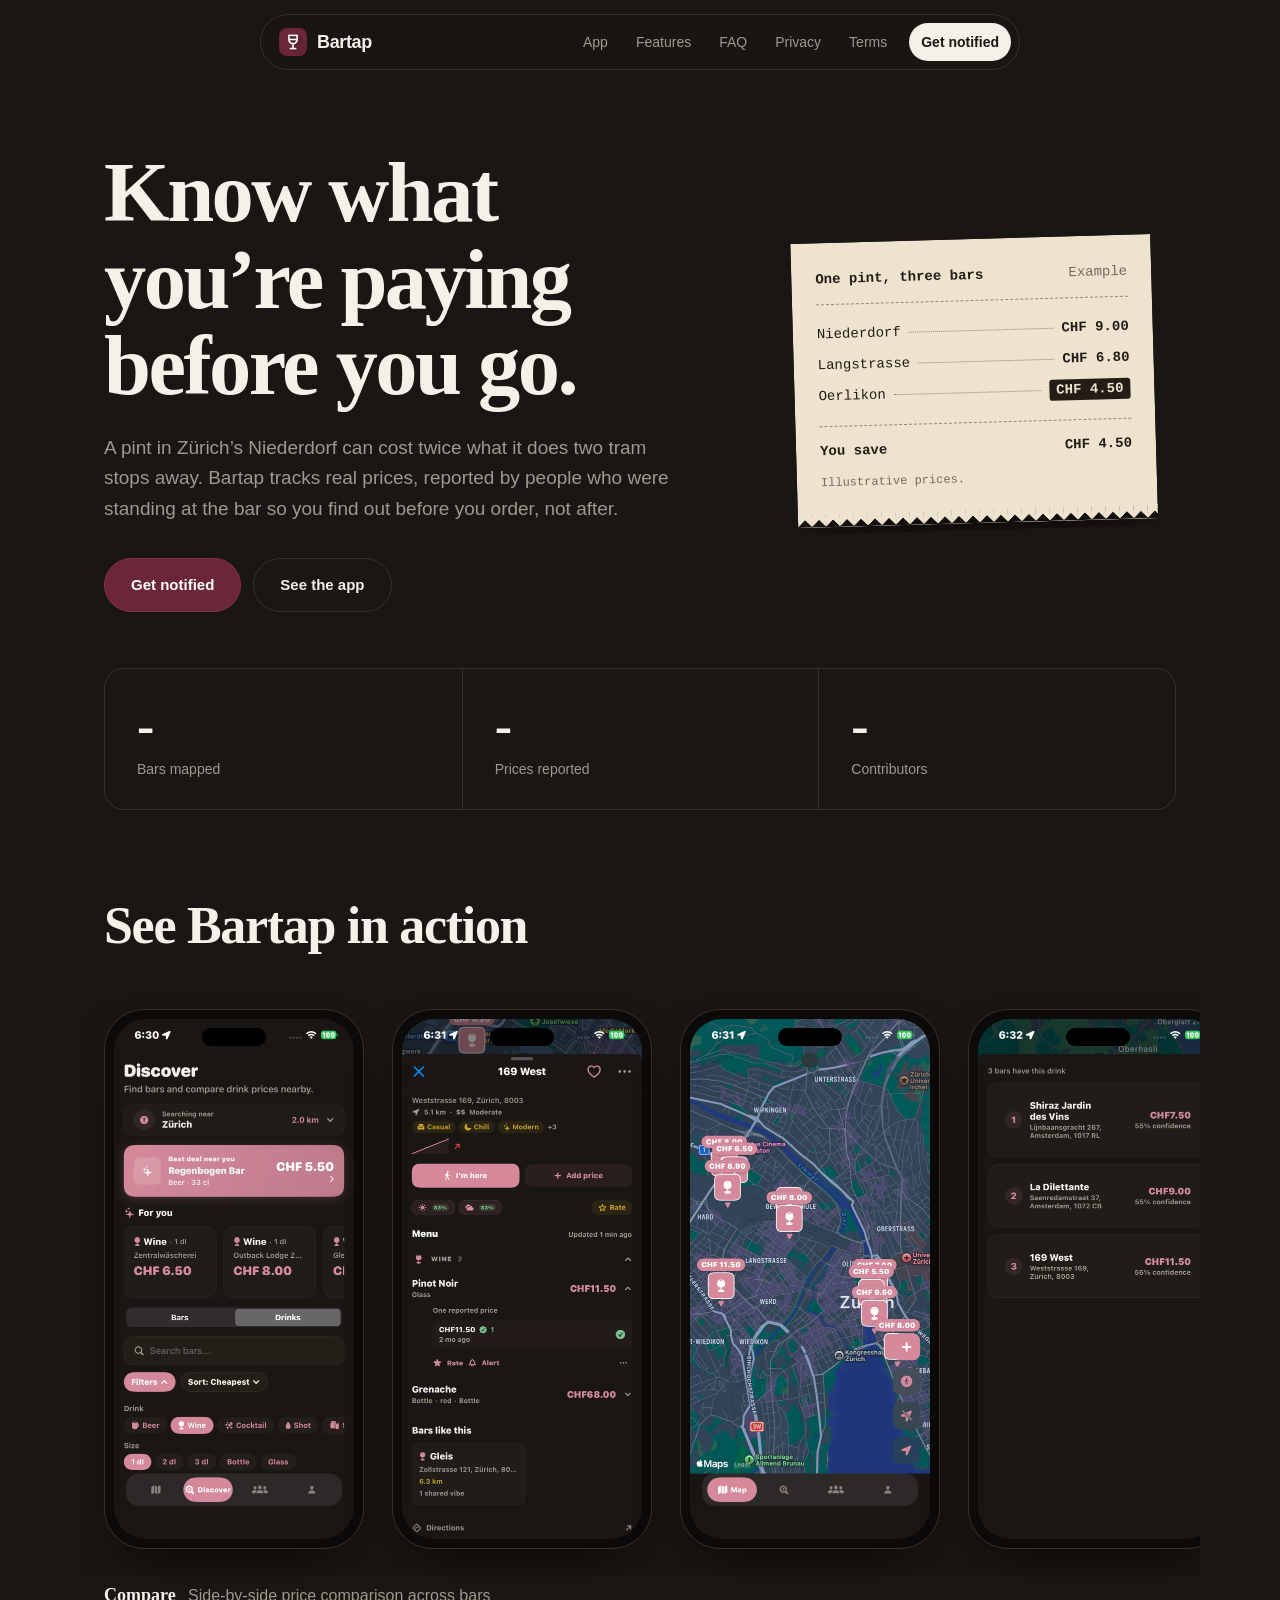
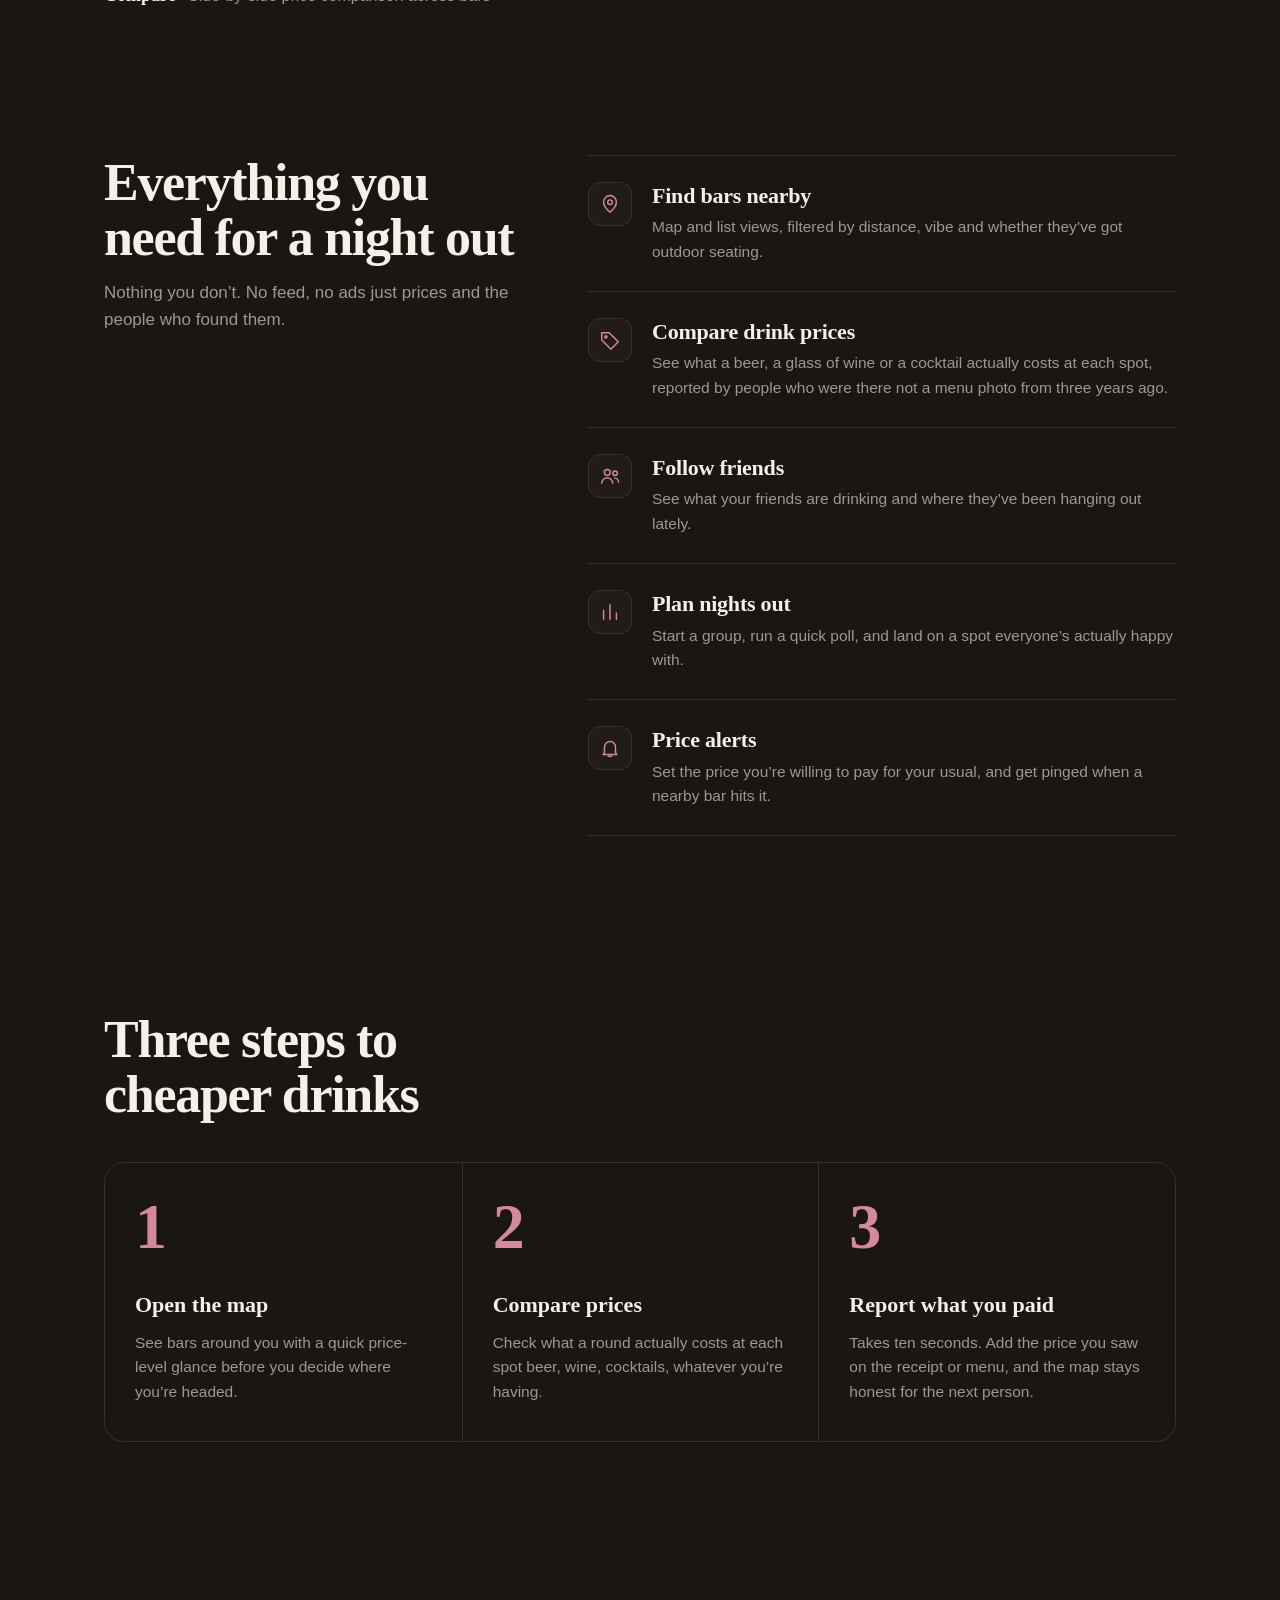
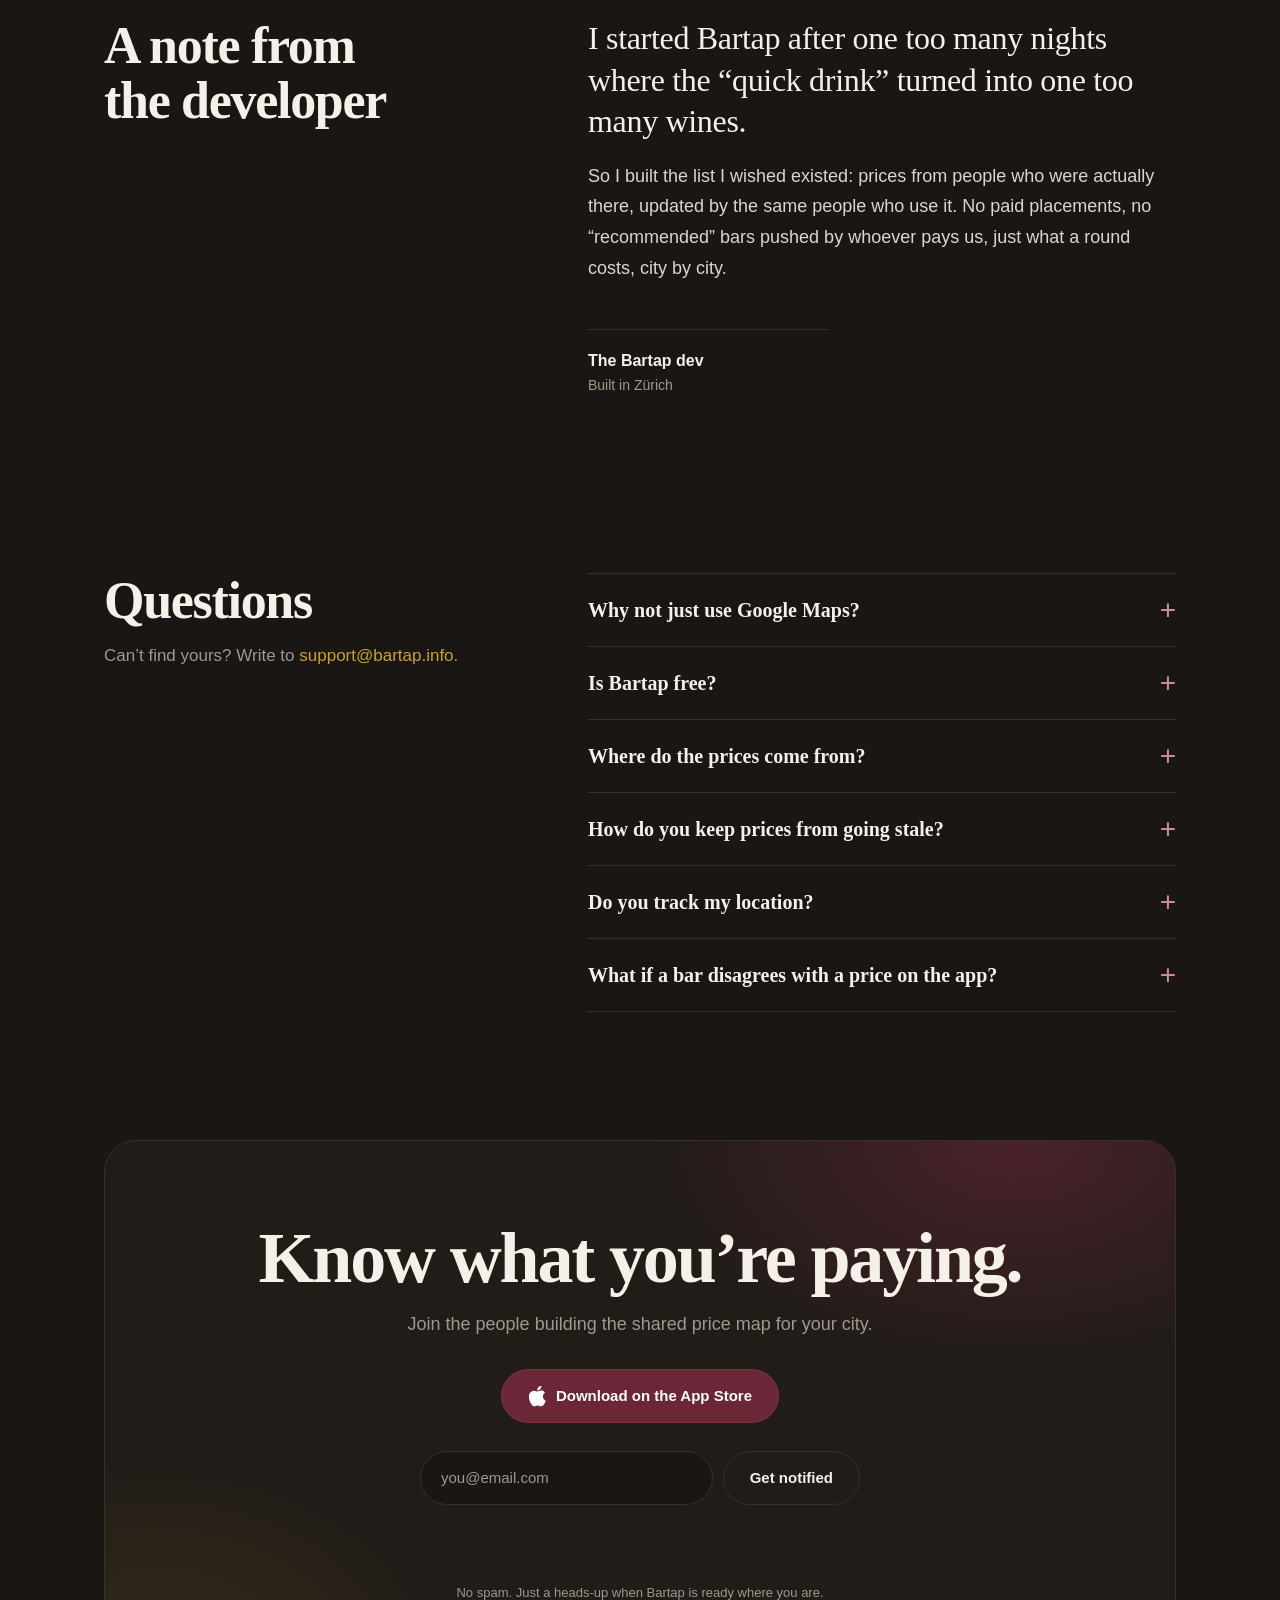
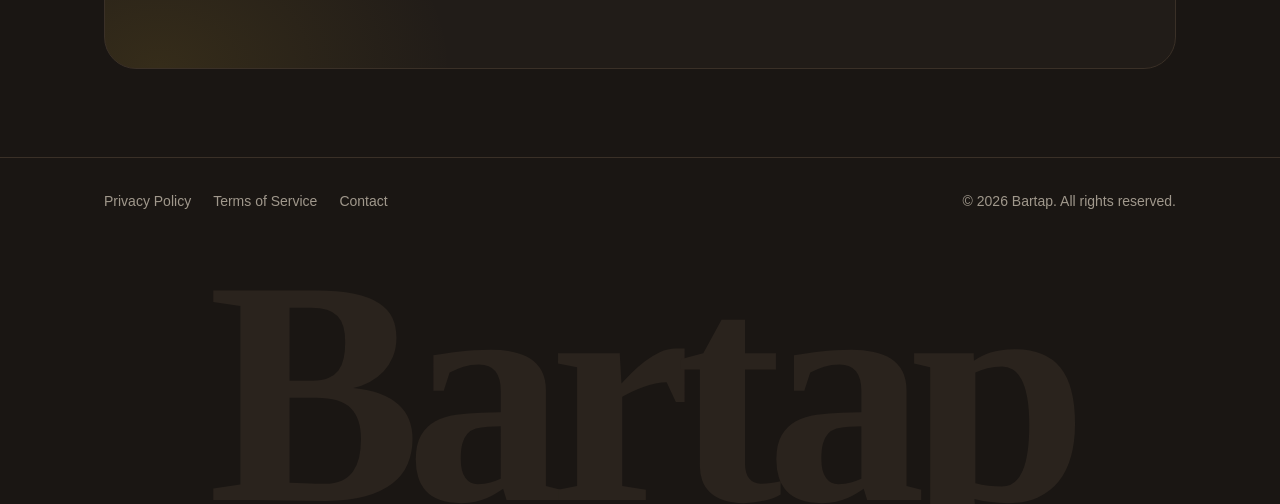
==== commit 1f9f2ee7: "big SEO changes" ====
--- a/web/index.html
+++ b/web/index.html
@@ -5,31 +5,32 @@
   <meta charset="UTF-8" />
   <meta name="viewport" content="width=device-width, initial-scale=1.0" />
 
-  <title>BarTab Know What You're Paying</title>
+  <title>Bartap – Discover Bars & Compare Drink Prices</title>
   <meta name="description"
-    content="BarTab crowdsources real drink prices at bars near you. Find bars, compare what a beer or cocktail actually costs, and report the prices you paid." />
-  <meta name="theme-color" content="#1A1613" />
+    content="Bartap helps you discover bars, compare real drink prices and find the best deals near you. Explore community-reported beer, cocktail and drink prices." />
+  <meta name="author" content="Bartap" />
+  <meta name="application-name" content="Bartap" />
   <meta name="color-scheme" content="dark" />
   <link rel="canonical" href="https://bartap.info/" />
 
   <!-- Open Graph -->
   <meta property="og:type" content="website" />
-  <meta property="og:site_name" content="BarTab" />
-  <meta property="og:title" content="BarTab Know What You're Paying" />
+  <meta property="og:site_name" content="Bartap" />
+  <meta property="og:title" content="Bartap – Discover Bars & Compare Drink Prices" />
   <meta property="og:description"
-    content="Find bars, compare drink prices and discover the best deals around you, reported by people who were standing at the bar." />
+    content="Discover bars, compare real drink prices and find the best deals near you, reported by people who were actually there." />
   <meta property="og:url" content="https://bartap.info/" />
   <meta property="og:image" content="https://bartap.info/og.png" />
   <meta property="og:image:width" content="1200" />
   <meta property="og:image:height" content="630" />
-  <meta property="og:image:alt" content="BarTab Know what you're paying" />
+  <meta property="og:image:alt" content="Bartap – Discover Bars & Compare Drink Prices" />
 
   <!-- Twitter -->
   <meta name="twitter:card" content="summary_large_image" />
-  <meta name="twitter:title" content="BarTab Know What You're Paying" />
-  <meta name="twitter:description" content="Find bars, compare drink prices and discover the best deals around you." />
+  <meta name="twitter:title" content="Bartap – Discover Bars & Compare Drink Prices" />
+  <meta name="twitter:description" content="Find bars, compare drink prices and discover the best deals near you." />
   <meta name="twitter:image" content="https://bartap.info/og.png" />
-  <meta name="twitter:image:alt" content="BarTab - Know what you're paying" />
+  <meta name="twitter:image:alt" content="Bartap – Discover Bars & Compare Drink Prices" />
 
   <meta name="apple-itunes-app" content="app-id=0000000000" />
 
@@ -43,24 +44,39 @@
   <link rel="preconnect" href="https://xdyewakhzjnmpzhzhehl.supabase.co" crossorigin />
 
   <link rel="stylesheet" href="style.css?v=2" />
+  <link rel="preload" href="style.css?v=2" as="style" />
+  <link rel="preload" href="logo.png" as="image" />
   <script src="https://challenges.cloudflare.com/turnstile/v0/api.js" async defer></script>
 
+  <!-- Vercel Speed Insights -->
+  <script>
+    window.si = window.si || function () { (window.siq = window.siq || []).push(arguments); };
+  </script>
+  <script defer src="/_vercel/speed-insights/script.js"></script>
+
+  <!-- Vercel Web Analytics -->
+  <script>
+    window.va = window.va || function () { (window.vaq = window.vaq || []).push(arguments); };
+  </script>
+  <script defer src="/_vercel/insights/script.js"></script>
+
+  <!-- Software application -->
   <script type="application/ld+json">
-  {
-    "@context": "https://schema.org",
-    "@type": "SoftwareApplication",
-    "name": "BarTab",
-    "operatingSystem": "iOS",
-    "applicationCategory": "LifestyleApplication",
-    "description": "Crowdsourced drink prices at bars. Find nearby bars, compare drink prices, and report what you paid.",
-    "url": "https://bartap.info/",
-    "offers": {
-      "@type": "Offer",
-      "price": "0",
-      "priceCurrency": "USD"
-    }
+{
+  "@context": "https://schema.org",
+  "@type": "SoftwareApplication",
+  "name": "Bartap",
+  "operatingSystem": "iOS",
+  "applicationCategory": "LifestyleApplication",
+  "description": "Discover bars, compare community-reported drink prices and find the best deals near you.",
+  "url": "https://bartap.info/",
+  "offers": {
+    "@type": "Offer",
+    "price": "0",
+    "priceCurrency": "USD"
   }
-  </script>
+}
+</script>
 </head>
 
 <body>
@@ -75,7 +91,7 @@
         <div class="logo">
           <a href="/">
             <img src="logo.png" alt="" class="mark-img" width="28" height="28" />
-            BarTab
+            Bartap
           </a>
         </div>
         <button class="nav-toggle" id="nav-toggle" aria-label="Menu" aria-expanded="false" aria-controls="nav-links">
@@ -97,7 +113,7 @@
     <div class="container hero-grid">
       <div>
         <h1>Know what you’re paying before you go.</h1>
-        <p class="lede">A pint in Zürich’s Niederdorf can cost twice what it does two tram stops away. BarTab tracks
+        <p class="lede">A pint in Zürich’s Niederdorf can cost twice what it does two tram stops away. Bartap tracks
           real prices, reported by people who were standing at the bar so you find out before you order, not after.</p>
         <div class="hero-actions">
           <a class="button" href="#join">Get notified</a>
@@ -140,7 +156,7 @@
   <!-- App screenshots -->
   <section id="screenshots" class="container">
     <div class="section-head">
-      <h2>See BarTab in action</h2>
+      <h2>See Bartap in action</h2>
     </div>
     <div class="gallery-wrapper">
       <button class="gallery-arrow left" id="gallery-left" aria-label="Scroll left">&#8249;</button>
@@ -278,12 +294,12 @@
         <h2>A note from the developer</h2>
       </div>
       <div class="founder">
-        <p>I started BarTab after one too many nights where the “quick drink” turned into one too many wines.</p>
+        <p>I started Bartap after one too many nights where the “quick drink” turned into one too many wines.</p>
         <p>So I built the list I wished existed: prices from people who were actually there, updated by the same people
           who use it. No paid placements, no “recommended” bars pushed by whoever pays us, just what a round costs, city
           by city.</p>
         <div class="sign">
-          <div class="name">The BarTab dev</div>
+          <div class="name">The Bartap dev</div>
           <div class="role">Built in Zürich</div>
         </div>
       </div>
@@ -300,11 +316,11 @@
         <details>
           <summary>Why not just use Google Maps?</summary>
           <p>We’ve all been there. We want to check prices beforehand, and the picture of the menu is 3 years old. You
-            don’t know if it’s still valid or not. That’s where BarTab shines :)</p>
+            don’t know if it’s still valid or not. That’s where Bartap shines :)</p>
         </details>
         <details>
-          <summary>Is BarTab free?</summary>
-          <p>Yes. BarTab is free to use and will stay free for everyone. We’re not selling placement to bars.</p>
+          <summary>Is Bartap free?</summary>
+          <p>Yes. Bartap is free to use and will stay free for everyone. We’re not selling placement to bars.</p>
         </details>
         <details>
           <summary>Where do the prices come from?</summary>
@@ -356,7 +372,7 @@
           <div class="cf-turnstile" data-sitekey="0x4AAAAAAFA4iGJl6tuxP2Y1" data-theme="dark"></div>
           <p class="waitlist-msg" id="waitlist-msg" role="status" aria-live="polite"></p>
         </form>
-        <p class="waitlist-note">No spam. Just a heads-up when BarTab is ready where you are.</p>
+        <p class="waitlist-note">No spam. Just a heads-up when Bartap is ready where you are.</p>
       </div>
     </div>
   </section>
@@ -369,9 +385,9 @@
           <a href="terms.html">Terms of Service</a>
           <a href="mailto:support@bartap.info">Contact</a>
         </div>
-        <div>© 2026 BarTab. All rights reserved.</div>
-      </div>
-      <span class="wordmark" aria-hidden="true">BarTab</span>
+        <div>© 2026 Bartap. All rights reserved.</div>
+      </div>
+      <span class="wordmark" aria-hidden="true">Bartap</span>
     </div>
   </footer>
 
@@ -598,7 +614,7 @@
 
 
     // Waitlist signup -> Edge Function (server-side Turnstile + insert)
-    const WAITLIST_URL = 'https://xdyewakhzjnmpzhzhehl.supabase.co/functions/v1/waitlist';
+    const WAITLIST_URL = '/api/waitlist';
     const waitlistForm = document.getElementById('waitlist-form');
     if (waitlistForm) {
       const emailInput = document.getElementById('waitlist-email');
@@ -636,7 +652,7 @@
         try {
           const res = await fetch(WAITLIST_URL, {
             method: 'POST',
-            headers: { ...HEADERS, 'Content-Type': 'application/json' },
+            headers: { 'Content-Type': 'application/json' },
             body: JSON.stringify({ email, token })
           });
           const data = await res.json().catch(() => ({}));
--- a/web/style.css
+++ b/web/style.css
@@ -1,4 +1,4 @@
-/* BarTab — site styles
+/* Bartap — site styles
    Palette is the app's own. No external fonts: system faces only, so the site
    makes no third-party requests beyond Turnstile (and matches the privacy policy). */
 :root {
--- a/web/style.css
+++ b/web/style.css
@@ -1,4 +1,4 @@
-/* BarTab — site styles
+/* Bartap — site styles
    Palette is the app's own. No external fonts: system faces only, so the site
    makes no third-party requests beyond Turnstile (and matches the privacy policy). */
 :root {
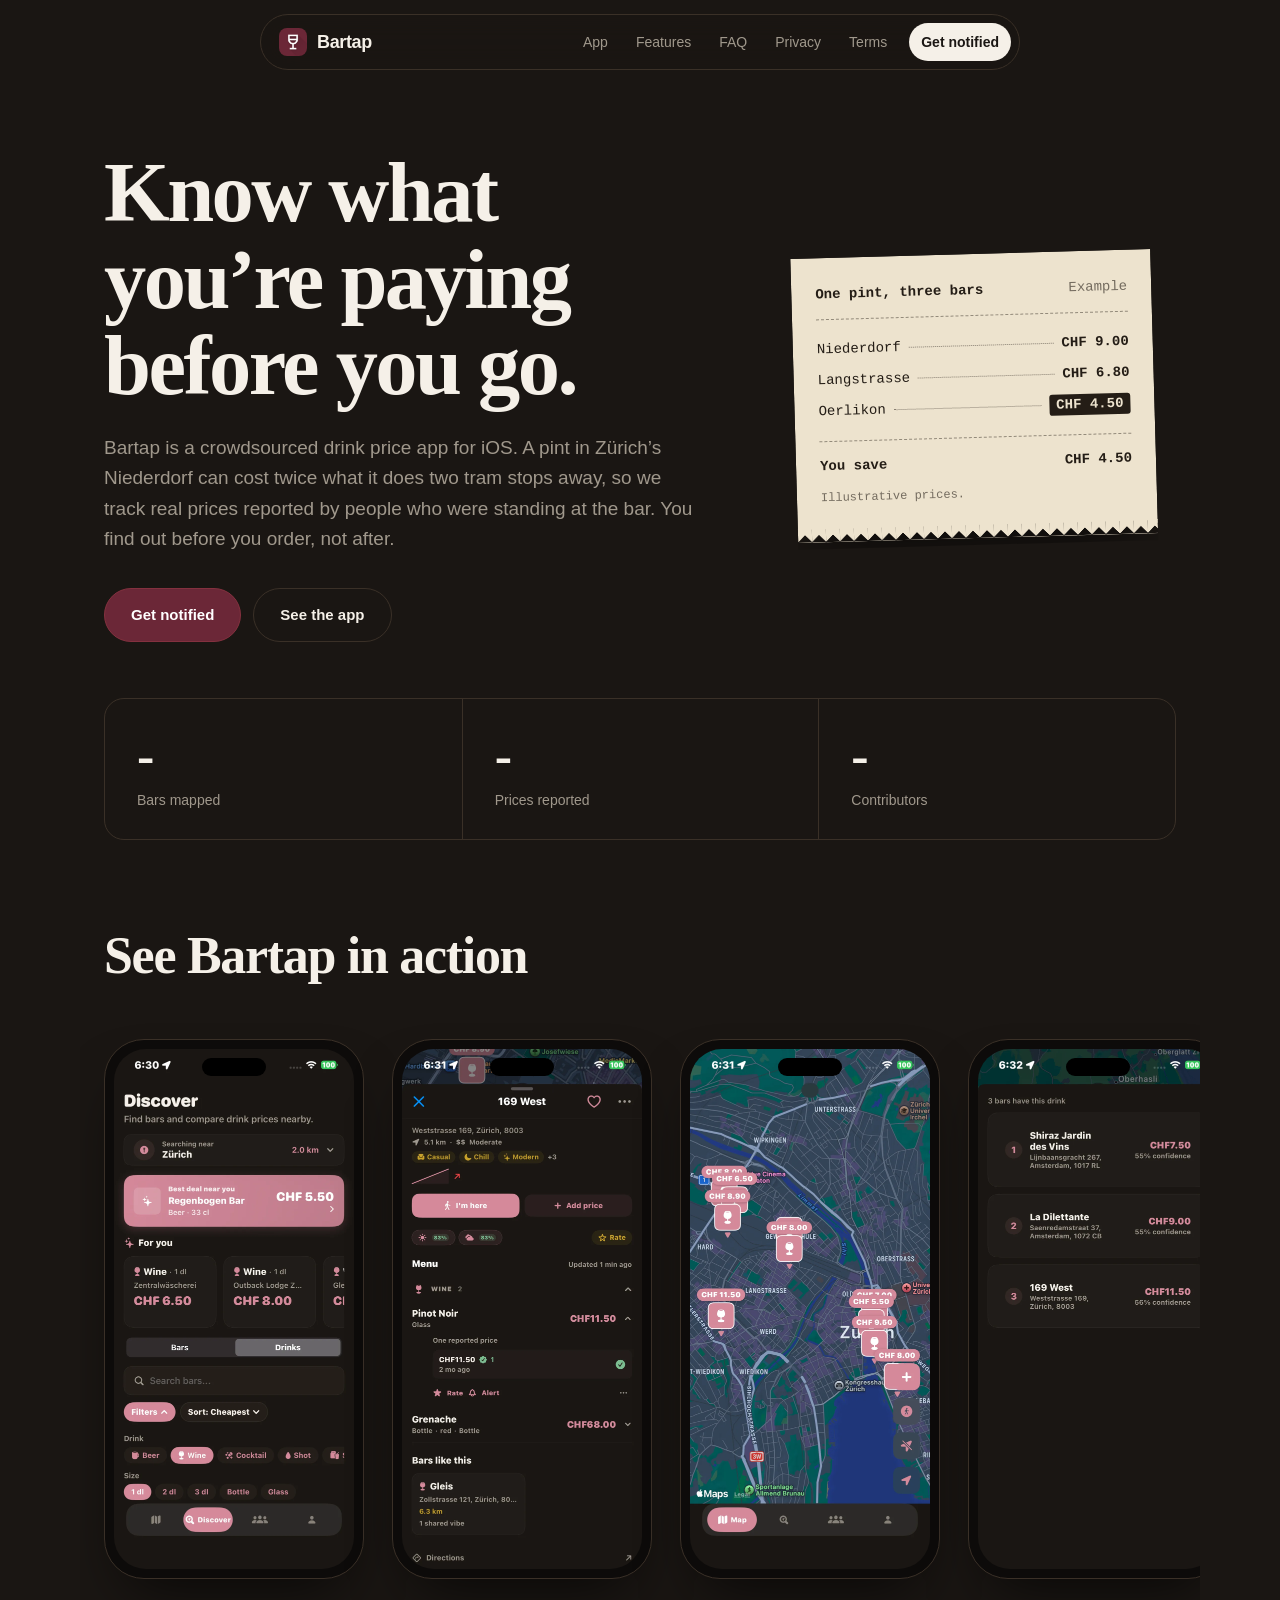
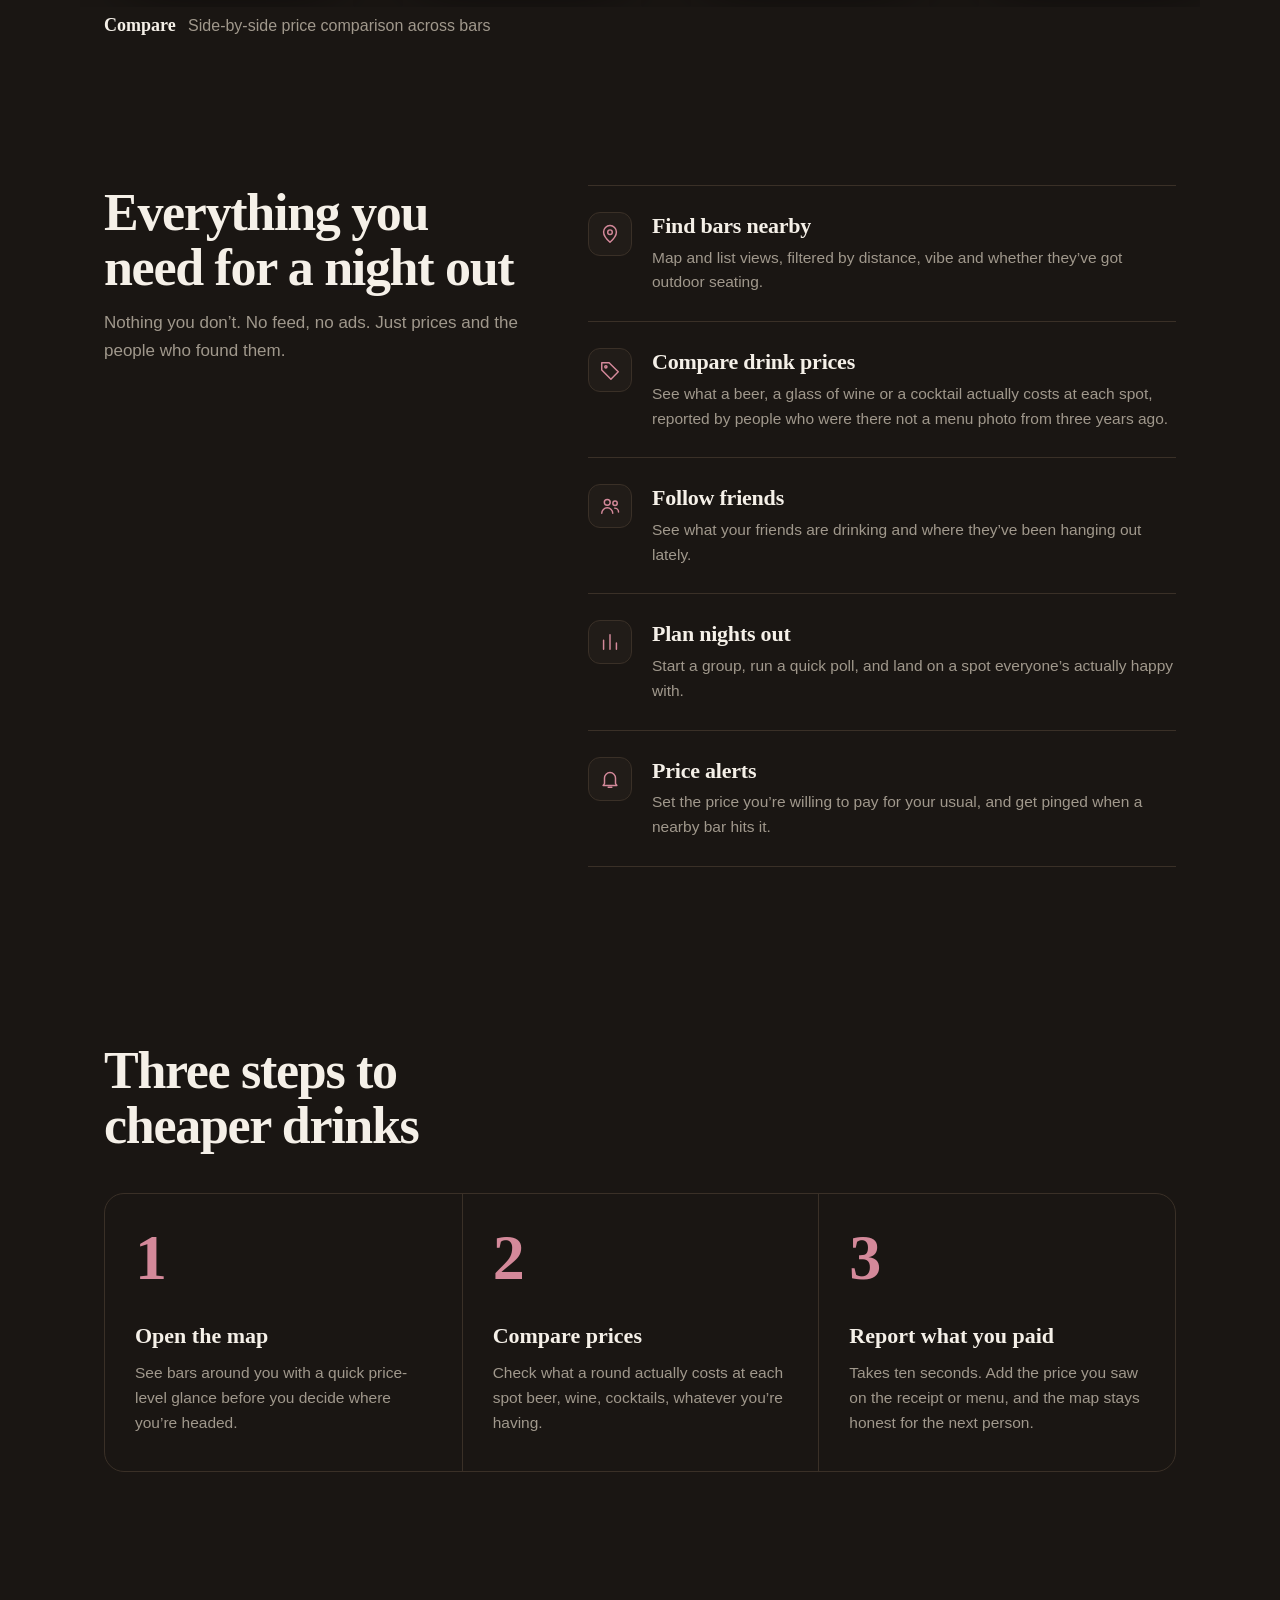
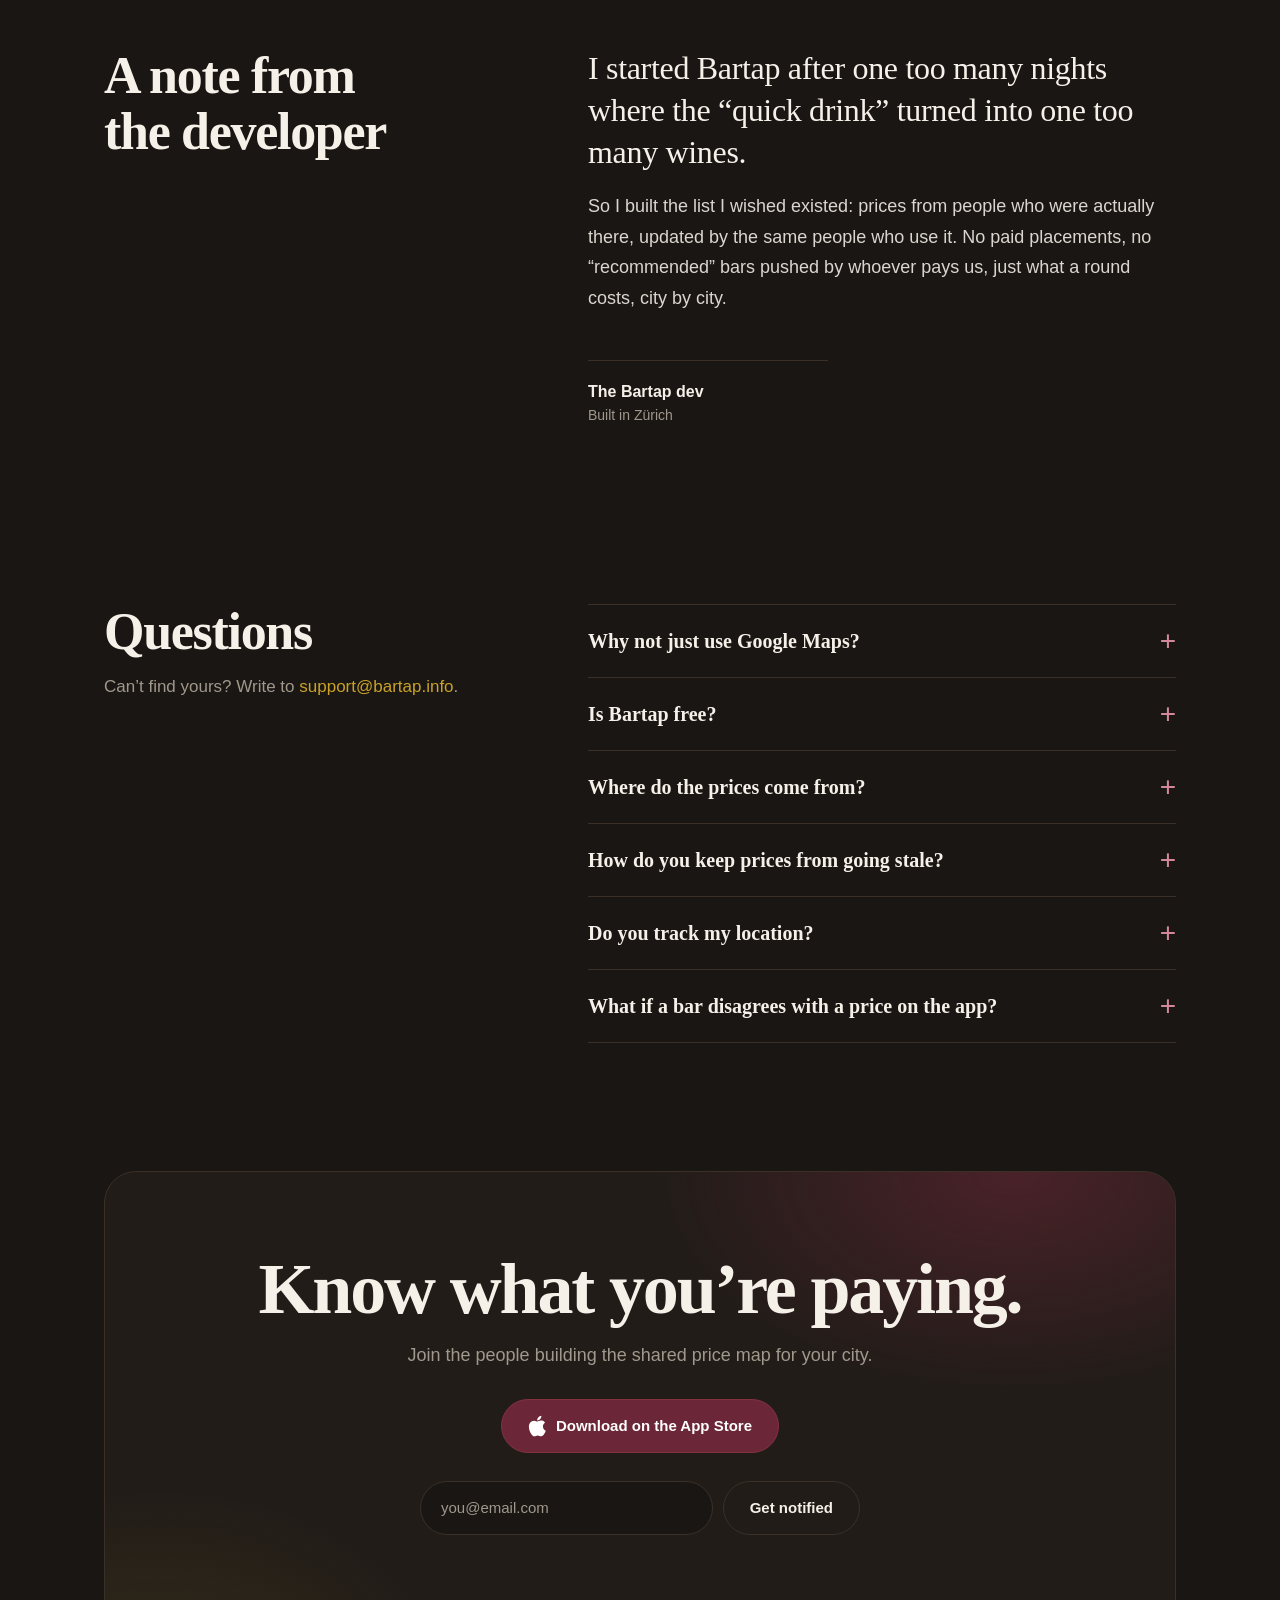
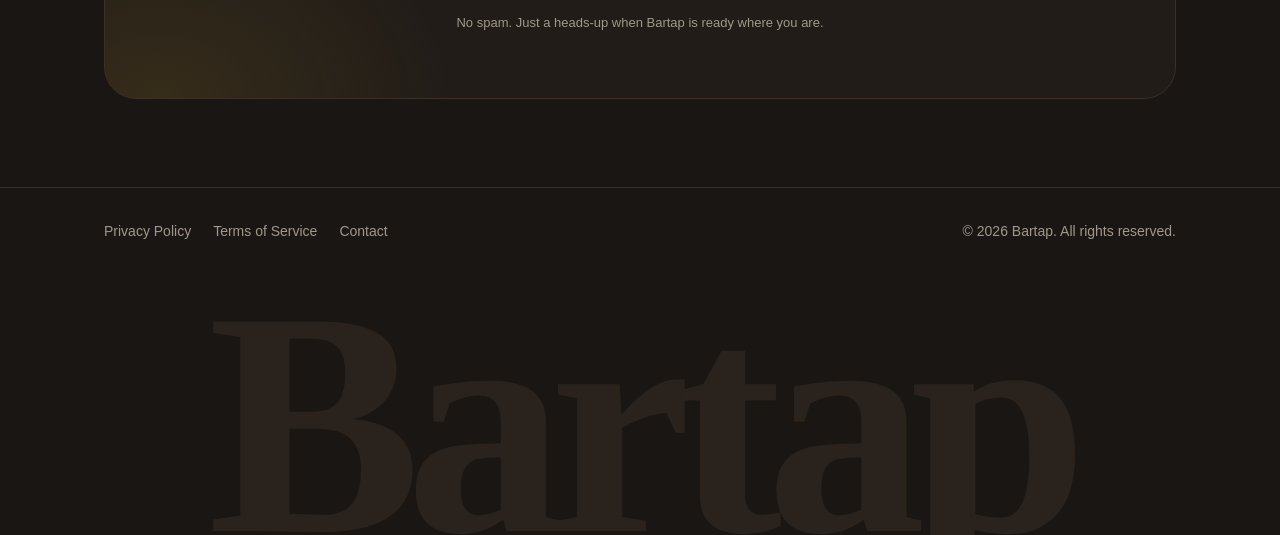
==== commit b5c4d6dd: "more SEO" ====
--- a/web/index.html
+++ b/web/index.html
@@ -11,16 +11,22 @@
   <meta name="author" content="Bartap" />
   <meta name="application-name" content="Bartap" />
   <meta name="color-scheme" content="dark" />
-  <link rel="canonical" href="https://bartap.info/" />
+  <meta name="theme-color" content="#1A1613" />
+  <meta name="robots" content="index,follow,max-image-preview:large,max-snippet:-1,max-video-preview:-1" />
+  <link rel="canonical" href="https://www.bartap.info/" />
+  <link rel="alternate" hreflang="en" href="https://www.bartap.info/" />
+  <link rel="alternate" hreflang="x-default" href="https://www.bartap.info/" />
 
   <!-- Open Graph -->
   <meta property="og:type" content="website" />
   <meta property="og:site_name" content="Bartap" />
+  <meta property="og:locale" content="en_US" />
   <meta property="og:title" content="Bartap – Discover Bars & Compare Drink Prices" />
   <meta property="og:description"
     content="Discover bars, compare real drink prices and find the best deals near you, reported by people who were actually there." />
-  <meta property="og:url" content="https://bartap.info/" />
-  <meta property="og:image" content="https://bartap.info/og.png" />
+  <meta property="og:url" content="https://www.bartap.info/" />
+  <meta property="og:image" content="https://www.bartap.info/og.png" />
+  <meta property="og:image:type" content="image/png" />
   <meta property="og:image:width" content="1200" />
   <meta property="og:image:height" content="630" />
   <meta property="og:image:alt" content="Bartap – Discover Bars & Compare Drink Prices" />
@@ -29,7 +35,7 @@
   <meta name="twitter:card" content="summary_large_image" />
   <meta name="twitter:title" content="Bartap – Discover Bars & Compare Drink Prices" />
   <meta name="twitter:description" content="Find bars, compare drink prices and discover the best deals near you." />
-  <meta name="twitter:image" content="https://bartap.info/og.png" />
+  <meta name="twitter:image" content="https://www.bartap.info/og.png" />
   <meta name="twitter:image:alt" content="Bartap – Discover Bars & Compare Drink Prices" />
 
   <meta name="apple-itunes-app" content="app-id=0000000000" />
@@ -42,10 +48,9 @@
 
   <!-- Performance -->
   <link rel="preconnect" href="https://xdyewakhzjnmpzhzhehl.supabase.co" crossorigin />
+  <link rel="preconnect" href="https://challenges.cloudflare.com" crossorigin />
 
   <link rel="stylesheet" href="style.css?v=2" />
-  <link rel="preload" href="style.css?v=2" as="style" />
-  <link rel="preload" href="logo.png" as="image" />
   <script src="https://challenges.cloudflare.com/turnstile/v0/api.js" async defer></script>
 
   <!-- Vercel Speed Insights -->
@@ -60,21 +65,127 @@
   </script>
   <script defer src="/_vercel/insights/script.js"></script>
 
-  <!-- Software application -->
+  <!-- Structured data -->
   <script type="application/ld+json">
 {
   "@context": "https://schema.org",
-  "@type": "SoftwareApplication",
-  "name": "Bartap",
-  "operatingSystem": "iOS",
-  "applicationCategory": "LifestyleApplication",
-  "description": "Discover bars, compare community-reported drink prices and find the best deals near you.",
-  "url": "https://bartap.info/",
-  "offers": {
-    "@type": "Offer",
-    "price": "0",
-    "priceCurrency": "USD"
-  }
+  "@graph": [
+    {
+      "@type": "WebSite",
+      "@id": "https://www.bartap.info/#website",
+      "url": "https://www.bartap.info/",
+      "name": "Bartap",
+      "alternateName": "Bartap – Drink Prices",
+      "description": "Crowdsourced drink prices for bars near you.",
+      "inLanguage": "en",
+      "publisher": { "@id": "https://www.bartap.info/#organization" }
+    },
+    {
+      "@type": "Organization",
+      "@id": "https://www.bartap.info/#organization",
+      "name": "Bartap",
+      "url": "https://www.bartap.info/",
+      "email": "support@bartap.info",
+      "logo": {
+        "@type": "ImageObject",
+        "url": "https://www.bartap.info/apple-touch-icon.png",
+        "width": 180,
+        "height": 180
+      },
+      "foundingLocation": {
+        "@type": "Place",
+        "name": "Zürich, Switzerland"
+      }
+    },
+    {
+      "@type": "SoftwareApplication",
+      "@id": "https://www.bartap.info/#app",
+      "name": "Bartap",
+      "operatingSystem": "iOS",
+      "applicationCategory": "LifestyleApplication",
+      "description": "Discover bars, compare community-reported drink prices and find the best deals near you.",
+      "url": "https://www.bartap.info/",
+      "image": "https://www.bartap.info/og.png",
+      "screenshot": [
+        "https://www.bartap.info/screenshots/discover.webp",
+        "https://www.bartap.info/screenshots/barview.webp",
+        "https://www.bartap.info/screenshots/mapview.webp",
+        "https://www.bartap.info/screenshots/compare.webp",
+        "https://www.bartap.info/screenshots/addprice.webp",
+        "https://www.bartap.info/screenshots/group.webp"
+      ],
+      "featureList": [
+        "Find bars nearby",
+        "Compare drink prices",
+        "Follow friends",
+        "Plan nights out",
+        "Price alerts"
+      ],
+      "isAccessibleForFree": true,
+      "inLanguage": "en",
+      "offers": {
+        "@type": "Offer",
+        "price": "0",
+        "priceCurrency": "USD",
+        "availability": "https://schema.org/InStock"
+      },
+      "publisher": { "@id": "https://www.bartap.info/#organization" }
+    },
+    {
+      "@type": "FAQPage",
+      "@id": "https://www.bartap.info/#faq",
+      "mainEntity": [
+        {
+          "@type": "Question",
+          "name": "Why not just use Google Maps?",
+          "acceptedAnswer": {
+            "@type": "Answer",
+            "text": "We’ve all been there. We want to check prices beforehand, and the picture of the menu is 3 years old. You don’t know if it’s still valid or not. That’s where Bartap shines."
+          }
+        },
+        {
+          "@type": "Question",
+          "name": "Is Bartap free?",
+          "acceptedAnswer": {
+            "@type": "Answer",
+            "text": "Yes. Bartap is free to use and will stay free for everyone. We’re not selling placement to bars."
+          }
+        },
+        {
+          "@type": "Question",
+          "name": "Where do the prices come from?",
+          "acceptedAnswer": {
+            "@type": "Answer",
+            "text": "Entirely from people using the app. There’s no scraping and no menus pulled from bar websites. If a price is on the map, someone reported paying it."
+          }
+        },
+        {
+          "@type": "Question",
+          "name": "How do you keep prices from going stale?",
+          "acceptedAnswer": {
+            "@type": "Answer",
+            "text": "Older reports get flagged for a “still accurate?” check, and anyone can confirm or correct them. Prices that go unconfirmed for a while get pushed down in search."
+          }
+        },
+        {
+          "@type": "Question",
+          "name": "Do you track my location?",
+          "acceptedAnswer": {
+            "@type": "Answer",
+            "text": "Only with your permission, and only to show nearby bars or verify you were close enough to submit a price. We don’t build a location history tied to your account."
+          }
+        },
+        {
+          "@type": "Question",
+          "name": "What if a bar disagrees with a price on the app?",
+          "acceptedAnswer": {
+            "@type": "Answer",
+            "text": "Prices are self-reported by customers, not confirmed with venues, so they’re a reference point rather than a guarantee. See our Terms for details. Bars can flag a listing for review if something’s clearly wrong."
+          }
+        }
+      ]
+    }
+  ]
 }
 </script>
 </head>
@@ -101,20 +212,22 @@
           <a href="#screenshots">App</a>
           <a href="#features">Features</a>
           <a href="#faq">FAQ</a>
-          <a href="privacy.html">Privacy</a>
-          <a href="terms.html">Terms</a>
+          <a href="/privacy">Privacy</a>
+          <a href="/terms">Terms</a>
           <a class="nav-cta" href="#join">Get notified</a>
         </div>
       </nav>
     </div>
   </div>
 
-  <header class="hero" id="main">
+  <main id="main" tabindex="-1">
+  <header class="hero">
     <div class="container hero-grid">
       <div>
         <h1>Know what you’re paying before you go.</h1>
-        <p class="lede">A pint in Zürich’s Niederdorf can cost twice what it does two tram stops away. Bartap tracks
-          real prices, reported by people who were standing at the bar so you find out before you order, not after.</p>
+        <p class="lede">Bartap is a crowdsourced drink price app for iOS. A pint in Zürich’s Niederdorf can cost twice
+          what it does two tram stops away, so we track real prices reported by people who were standing at the bar.
+          You find out before you order, not after.</p>
         <div class="hero-actions">
           <a class="button" href="#join">Get notified</a>
           <a class="button secondary" href="#screenshots">See the app</a>
@@ -210,7 +323,7 @@
     <div class="split">
       <div class="section-head">
         <h2>Everything you need for a night out</h2>
-        <p>Nothing you don’t. No feed, no ads just prices and the people who found them.</p>
+        <p>Nothing you don’t. No feed, no ads. Just prices and the people who found them.</p>
       </div>
       <div class="feature-rows">
         <div class="feature-row">
@@ -219,7 +332,7 @@
               <path d="M12 21s-7-6.2-7-11.2A7 7 0 0 1 19 9.8C19 14.8 12 21 12 21z" />
               <circle cx="12" cy="10" r="2.5" />
             </svg></span>
-          <div class="f-name">Find bars nearby</div>
+          <h3 class="f-name">Find bars nearby</h3>
           <p>Map and list views, filtered by distance, vibe and whether they’ve got outdoor seating.</p>
         </div>
         <div class="feature-row">
@@ -228,7 +341,7 @@
               <path d="M3 12V4h8l10 10-8 8L3 12z" />
               <circle cx="7.5" cy="8.5" r="1.2" />
             </svg></span>
-          <div class="f-name">Compare drink prices</div>
+          <h3 class="f-name">Compare drink prices</h3>
           <p>See what a beer, a glass of wine or a cocktail actually costs at each spot, reported by people who were
             there not a menu photo from three years ago.</p>
         </div>
@@ -240,7 +353,7 @@
               <circle cx="17.5" cy="9" r="2.4" />
               <path d="M17 14.3c2.4 0 4.3 1.9 4.3 4.2" />
             </svg></span>
-          <div class="f-name">Follow friends</div>
+          <h3 class="f-name">Follow friends</h3>
           <p>See what your friends are drinking and where they’ve been hanging out lately.</p>
         </div>
         <div class="feature-row">
@@ -248,7 +361,7 @@
               stroke-linecap="round" stroke-linejoin="round" aria-hidden="true">
               <path d="M5 20V10M12 20V4M19 20v-7" />
             </svg></span>
-          <div class="f-name">Plan nights out</div>
+          <h3 class="f-name">Plan nights out</h3>
           <p>Start a group, run a quick poll, and land on a spot everyone’s actually happy with.</p>
         </div>
         <div class="feature-row">
@@ -257,7 +370,7 @@
               <path d="M6 17v-6a6 6 0 0 1 12 0v6l1.5 2h-15L6 17z" />
               <path d="M10 21h4" />
             </svg></span>
-          <div class="f-name">Price alerts</div>
+          <h3 class="f-name">Price alerts</h3>
           <p>Set the price you’re willing to pay for your usual, and get pinged when a nearby bar hits it.</p>
         </div>
       </div>
@@ -316,7 +429,7 @@
         <details>
           <summary>Why not just use Google Maps?</summary>
           <p>We’ve all been there. We want to check prices beforehand, and the picture of the menu is 3 years old. You
-            don’t know if it’s still valid or not. That’s where Bartap shines :)</p>
+            don’t know if it’s still valid or not. That’s where Bartap shines.</p>
         </details>
         <details>
           <summary>Is Bartap free?</summary>
@@ -324,7 +437,7 @@
         </details>
         <details>
           <summary>Where do the prices come from?</summary>
-          <p>Entirely from people using the app. There’s no scraping and no menus pulled from bar websites if a price is
+          <p>Entirely from people using the app. There’s no scraping and no menus pulled from bar websites. If a price is
             on the map, someone reported paying it.</p>
         </details>
         <details>
@@ -340,7 +453,7 @@
         <details>
           <summary>What if a bar disagrees with a price on the app?</summary>
           <p>Prices are self-reported by customers, not confirmed with venues, so they’re a reference point rather than
-            a guarantee see our <a href="terms.html">Terms</a> for details. Bars can flag a listing for review if
+            a guarantee. See our <a href="/terms">Terms</a> for details. Bars can flag a listing for review if
             something’s clearly wrong.</p>
         </details>
       </div>
@@ -376,13 +489,14 @@
       </div>
     </div>
   </section>
+  </main>
 
   <footer>
     <div class="container">
       <div class="row">
         <div class="links">
-          <a href="privacy.html">Privacy Policy</a>
-          <a href="terms.html">Terms of Service</a>
+          <a href="/privacy">Privacy Policy</a>
+          <a href="/terms">Terms of Service</a>
           <a href="mailto:support@bartap.info">Contact</a>
         </div>
         <div>© 2026 Bartap. All rights reserved.</div>
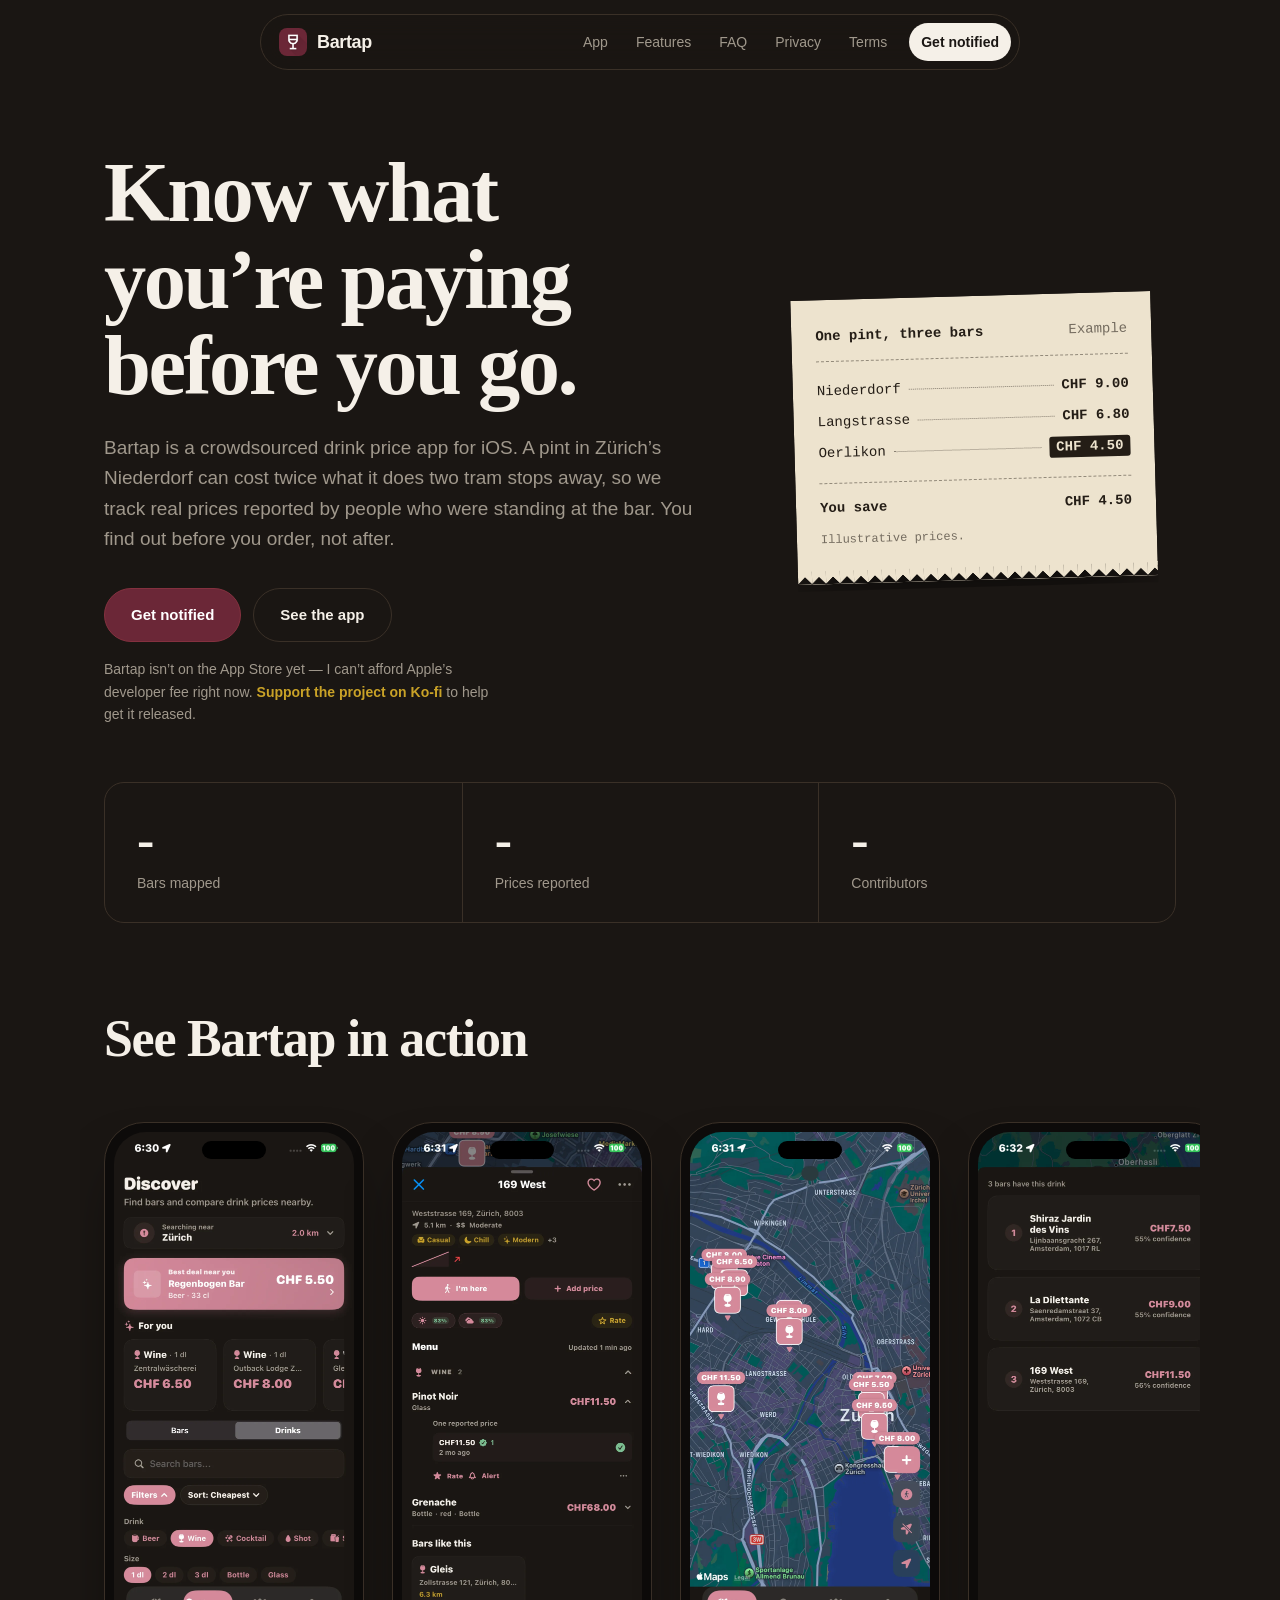
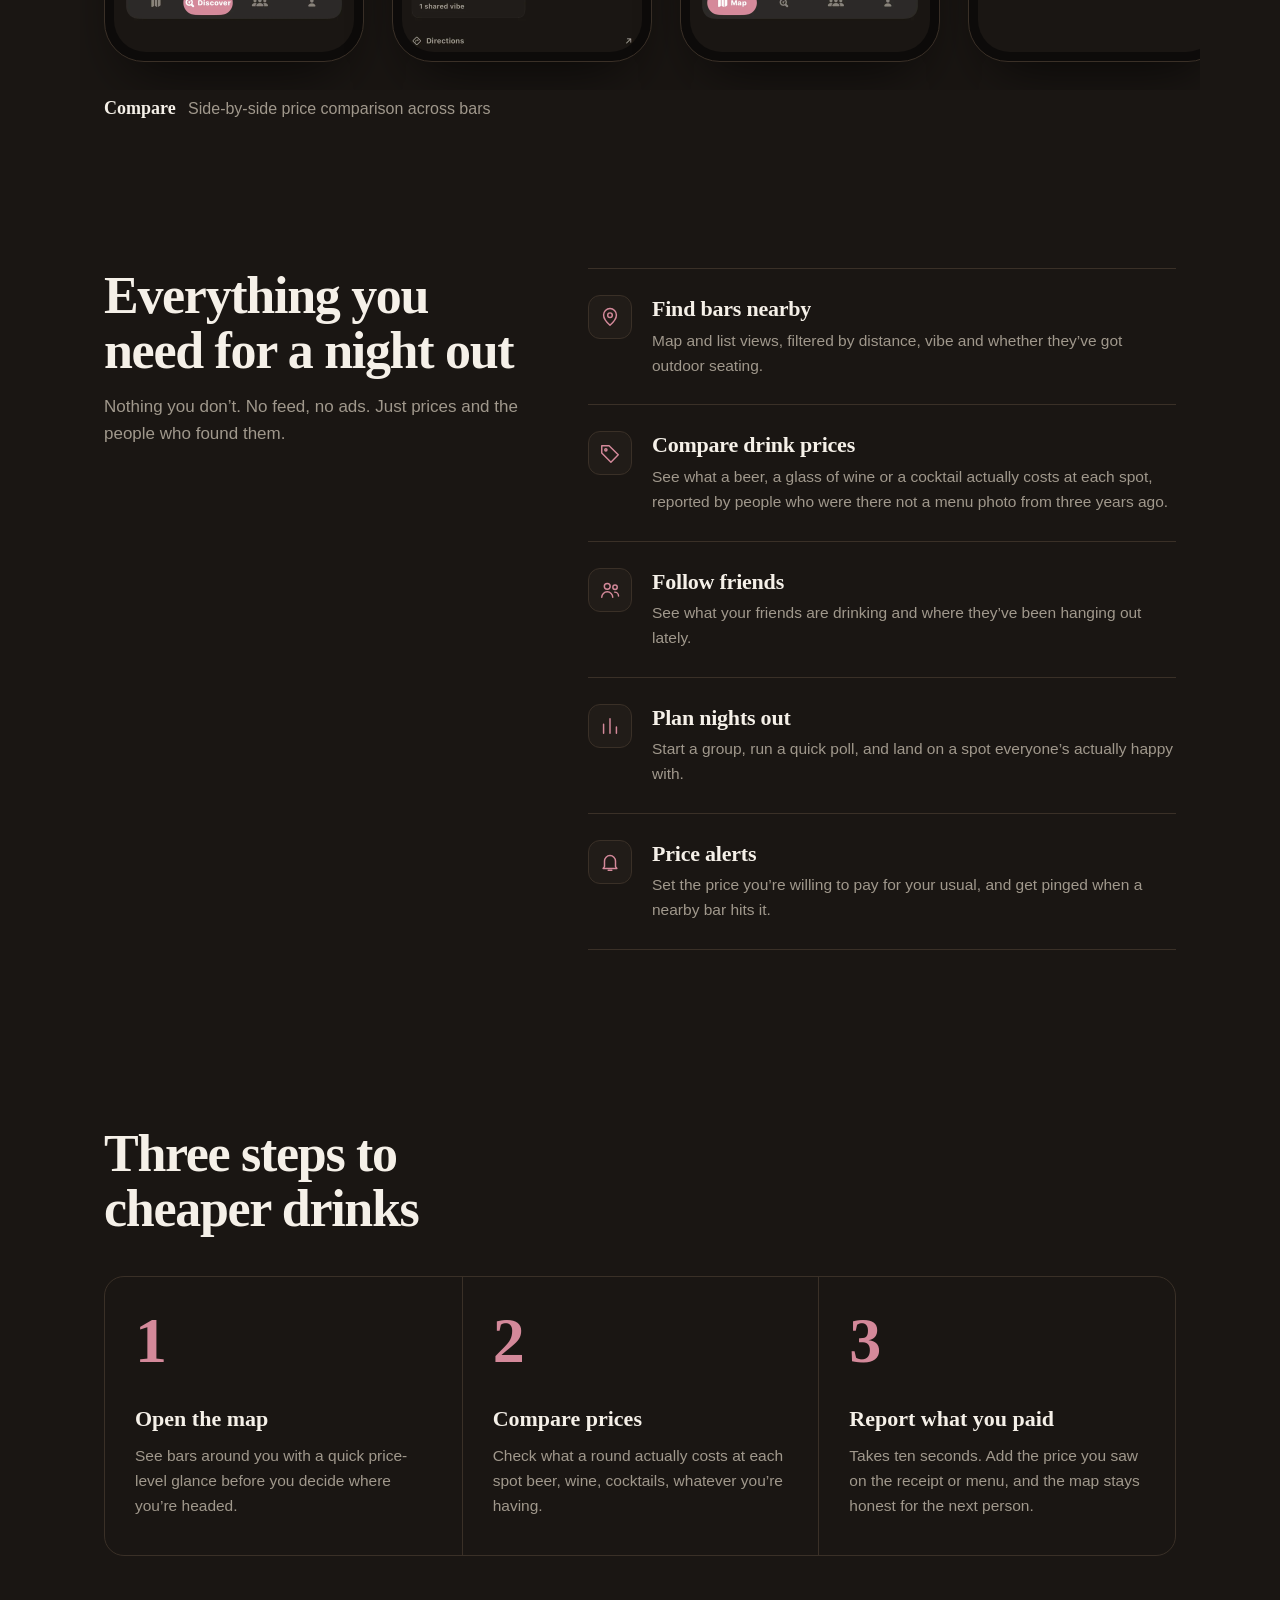
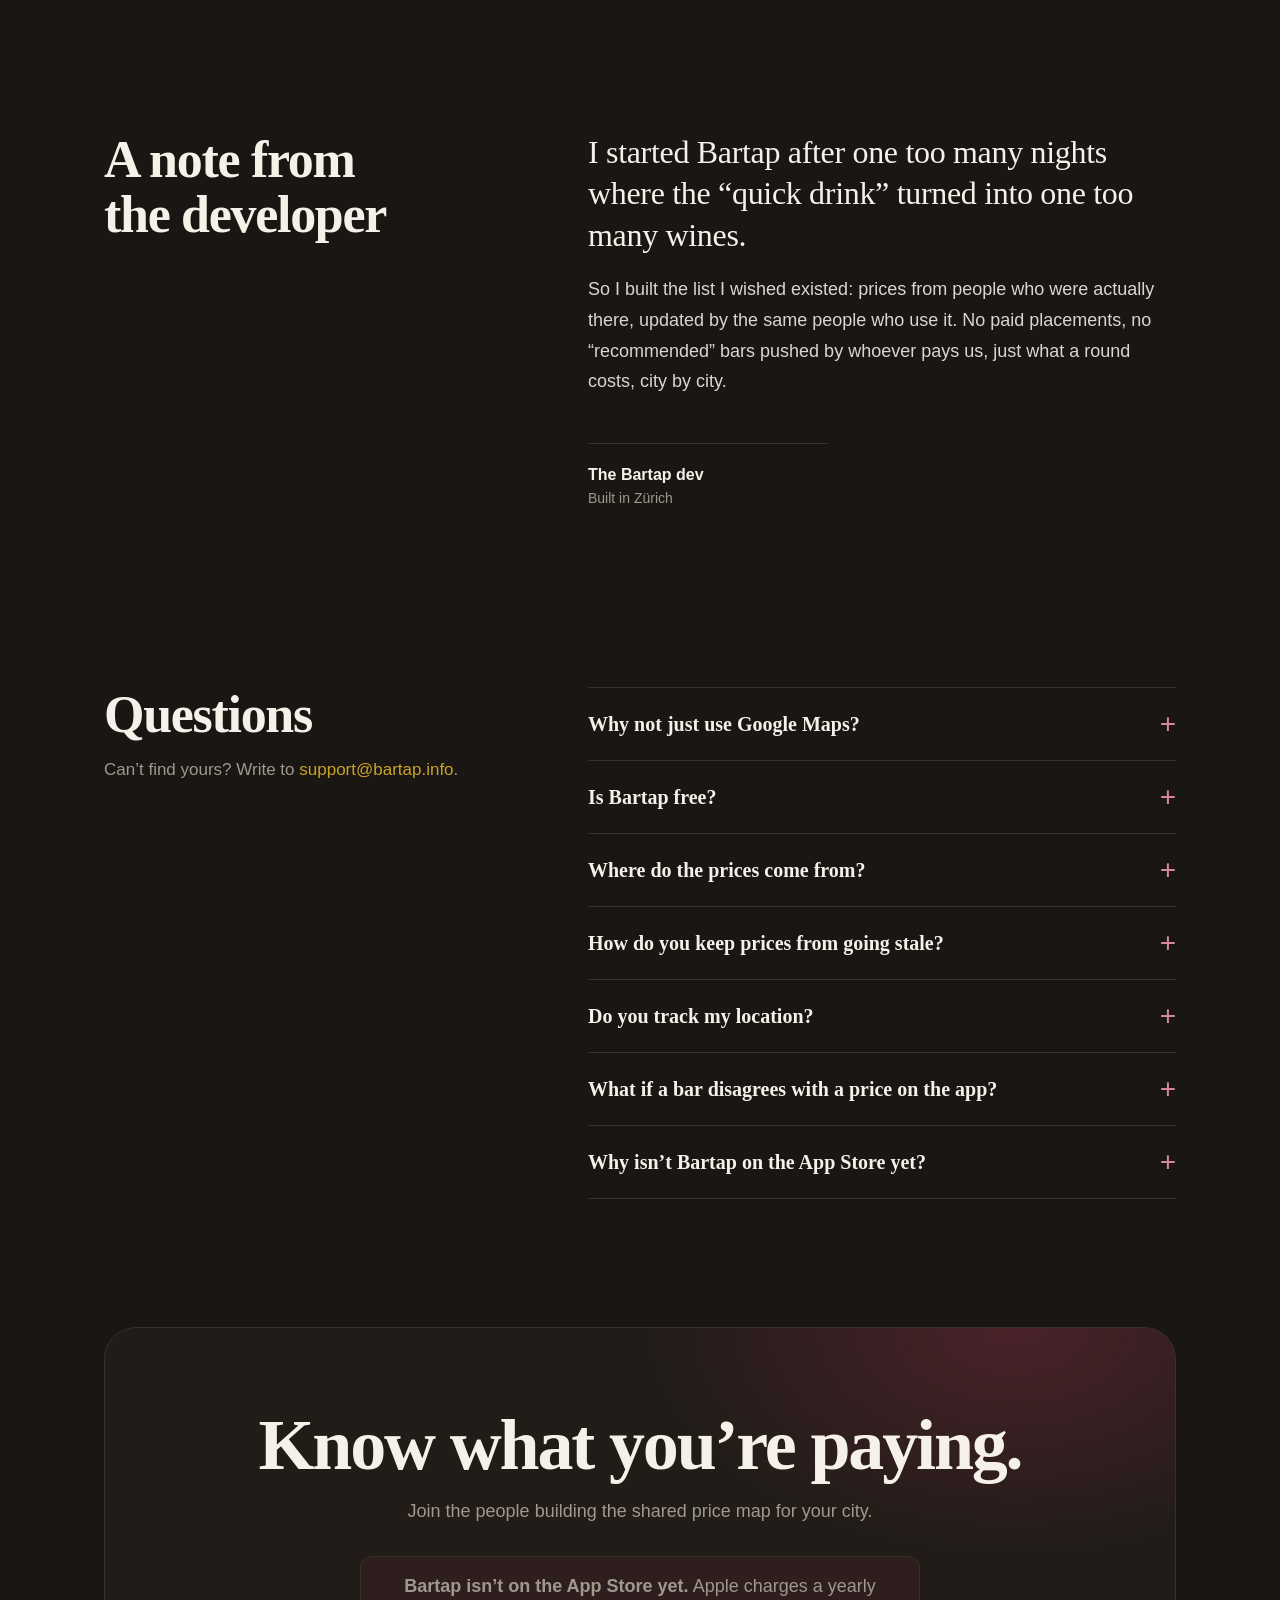
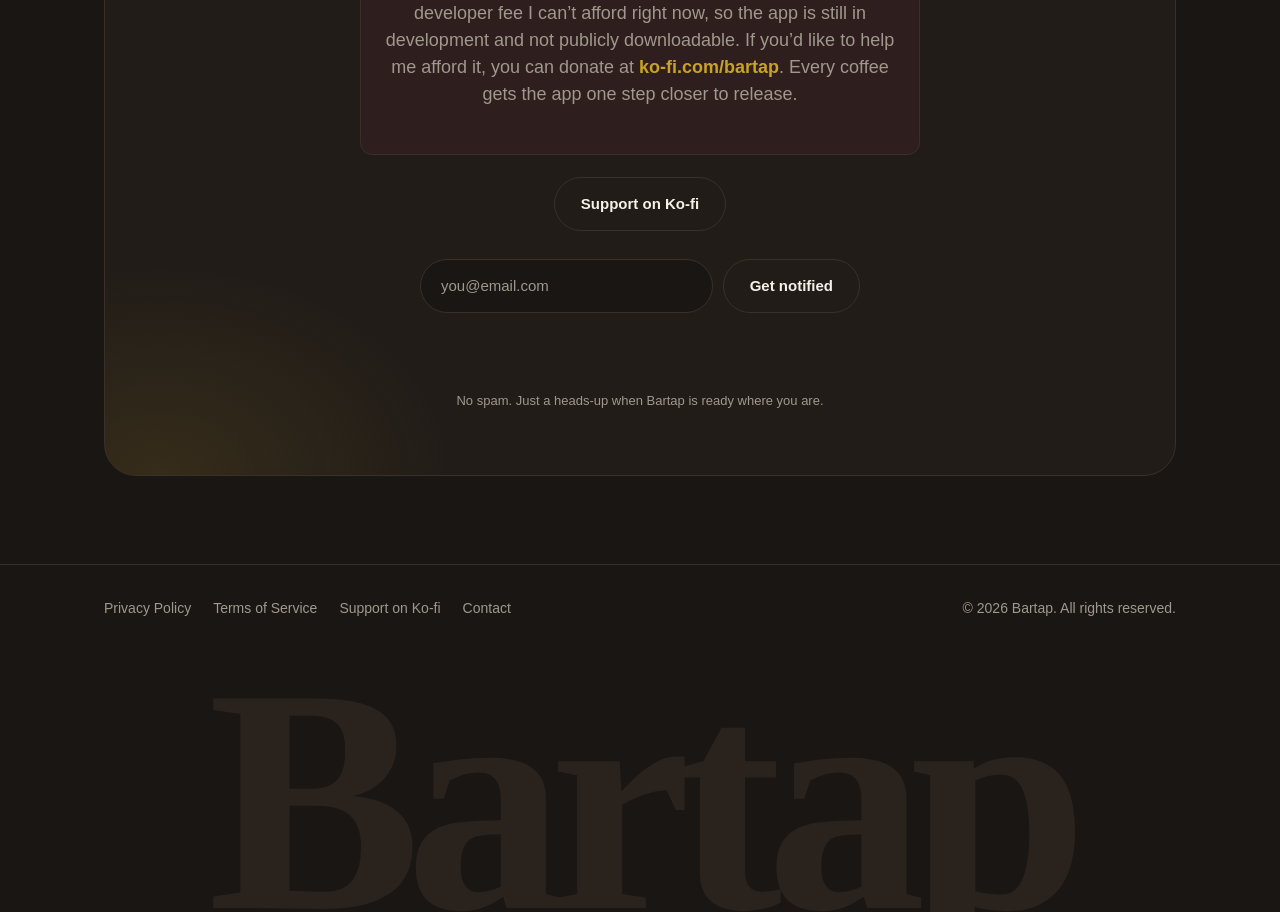
==== commit 5a370219: "made sure people know its still not on the appstore yet" ====
--- a/web/index.html
+++ b/web/index.html
@@ -38,7 +38,6 @@
   <meta name="twitter:image" content="https://www.bartap.info/og.png" />
   <meta name="twitter:image:alt" content="Bartap – Discover Bars & Compare Drink Prices" />
 
-  <meta name="apple-itunes-app" content="app-id=0000000000" />
 
   <!-- Icons -->
   <link rel="icon" href="favicon.ico" sizes="48x48" />
@@ -127,7 +126,7 @@
         "@type": "Offer",
         "price": "0",
         "priceCurrency": "USD",
-        "availability": "https://schema.org/InStock"
+        "availability": "https://schema.org/PreOrder"
       },
       "publisher": { "@id": "https://www.bartap.info/#organization" }
     },
@@ -182,6 +181,14 @@
             "@type": "Answer",
             "text": "Prices are self-reported by customers, not confirmed with venues, so they’re a reference point rather than a guarantee. See our Terms for details. Bars can flag a listing for review if something’s clearly wrong."
           }
+        },
+        {
+          "@type": "Question",
+          "name": "Why isn’t Bartap on the App Store yet?",
+          "acceptedAnswer": {
+            "@type": "Answer",
+            "text": "Bartap is an iOS app, but it isn’t on the App Store yet because the developer can’t afford Apple’s yearly developer fee right now. You can join the waitlist to get notified when it launches, and donate at https://ko-fi.com/bartap to help afford it."
+          }
         }
       ]
     }
@@ -232,6 +239,9 @@
           <a class="button" href="#join">Get notified</a>
           <a class="button secondary" href="#screenshots">See the app</a>
         </div>
+        <p class="hero-note">Bartap isn’t on the App Store yet — I can’t afford Apple’s developer fee right now.
+          <a href="https://ko-fi.com/bartap" target="_blank" rel="noopener">Support the project on Ko-fi</a> to help
+          get it released.</p>
       </div>
 
       <div class="ticket" role="img"
@@ -456,6 +466,13 @@
             a guarantee. See our <a href="/terms">Terms</a> for details. Bars can flag a listing for review if
             something’s clearly wrong.</p>
         </details>
+        <details>
+          <summary>Why isn’t Bartap on the App Store yet?</summary>
+          <p>Bartap is an iOS app, but it isn’t on the App Store yet because I can’t afford Apple’s yearly developer fee
+            right now. You can still join the waitlist above to get notified when it launches, and if you’d like to help
+            me afford the fee, you can donate at
+            <a href="https://ko-fi.com/bartap" target="_blank" rel="noopener">ko-fi.com/bartap</a>.</p>
+        </details>
       </div>
     </div>
   </section>
@@ -465,13 +482,14 @@
       <div class="cta-panel">
         <h2>Know what you’re paying.</h2>
         <p>Join the people building the shared price map for your city.</p>
-        <a class="button" href="https://apps.apple.com/app/id0000000000">
-          <svg width="18" height="22" viewBox="0 0 20 24" fill="none" aria-hidden="true">
-            <path
-              d="M16.52 12.58c-.03-2.86 2.33-4.24 2.44-4.31-1.33-1.95-3.4-2.22-4.14-2.25-1.76-.18-3.44 1.04-4.34 1.04-.9 0-2.3-1.02-3.78-.99-1.94.03-3.73 1.13-4.73 2.87-2.03 3.52-.52 8.73 1.46 11.58.97 1.4 2.12 2.98 3.63 2.92 1.46-.06 2.01-.95 3.77-.95 1.76 0 2.27.95 3.79.92 1.56-.03 2.55-1.43 3.51-2.84 1.11-1.62 1.57-3.19 1.59-3.27-.03-.01-3.07-1.18-3.1-4.69zM13.62 4.36c.8-0.97 1.35-2.32 1.2-3.66-1.16.05-2.56.77-3.39 1.74-.74.85-1.39 2.23-1.22 3.56 1.3.1 2.62-.66 3.41-1.64z"
-              fill="currentColor" />
-          </svg>
-          Download on the App Store
+        <div class="cta-note" role="note">
+          <p><strong>Bartap isn’t on the App Store yet.</strong> Apple charges a yearly developer fee I can’t afford right
+            now, so the app is still in development and not publicly downloadable. If you’d like to help me afford it,
+            you can donate at <a href="https://ko-fi.com/bartap" target="_blank" rel="noopener">ko-fi.com/bartap</a>.
+            Every coffee gets the app one step closer to release.</p>
+        </div>
+        <a class="button secondary" href="https://ko-fi.com/bartap" target="_blank" rel="noopener">
+          Support on Ko-fi
         </a>
 
         <form id="waitlist-form" class="waitlist" novalidate>
@@ -497,6 +515,7 @@
         <div class="links">
           <a href="/privacy">Privacy Policy</a>
           <a href="/terms">Terms of Service</a>
+          <a href="https://ko-fi.com/bartap" target="_blank" rel="noopener">Support on Ko-fi</a>
           <a href="mailto:support@bartap.info">Contact</a>
         </div>
         <div>© 2026 Bartap. All rights reserved.</div>
--- a/web/style.css
+++ b/web/style.css
@@ -98,6 +98,8 @@
 }
 .hero .lede { color: var(--muted); font-size: 19px; max-width: 31em; margin-bottom: 34px; }
 .hero-actions { display: flex; flex-wrap: wrap; gap: 12px; }
+.hero-note { margin-top: 16px; font-size: 14px; color: var(--muted); max-width: 52ch; }
+.hero-note a { color: var(--gold, #c9a227); font-weight: 600; }
 
 /* The receipt: the one memorable thing on the page */
 .ticket {
@@ -243,6 +245,12 @@
 .waitlist-msg.success { color: var(--sage); }
 .waitlist-msg.error { color: var(--rose); }
 .cta .waitlist-note { margin: 4px 0 0; font-size: 13px; }
+.cta-note {
+  max-width: 560px; margin: 0 auto 22px; padding: 16px 20px;
+  border: 1px solid var(--line); border-radius: var(--r-md, 12px);
+  background: rgba(107, 39, 55, .18); color: var(--text); font-size: 15px; line-height: 1.5;
+}
+.cta-note a { color: var(--gold, #c9a227); font-weight: 600; }
 
 /* ---------- Footer with big wordmark ---------- */
 footer { border-top: 1px solid var(--line); padding-top: 32px; color: var(--muted); font-size: 14px; overflow: hidden; }
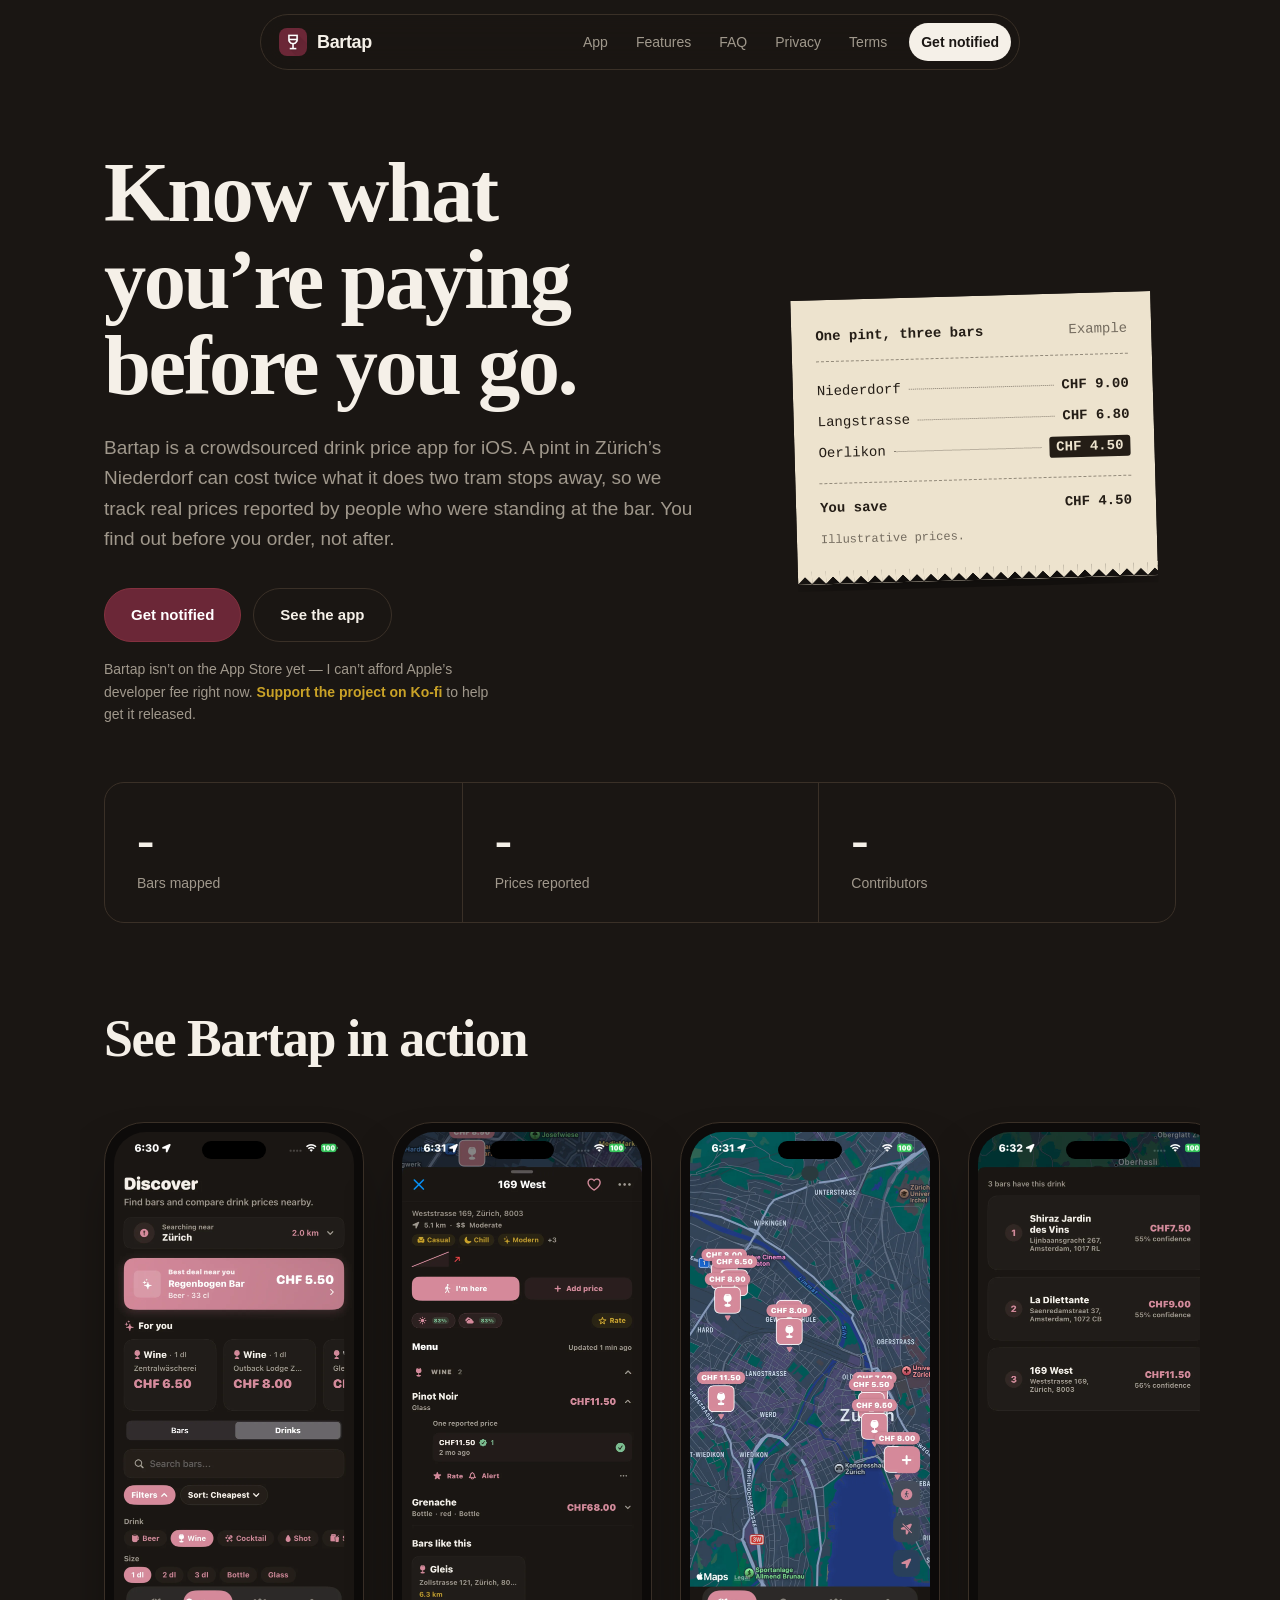
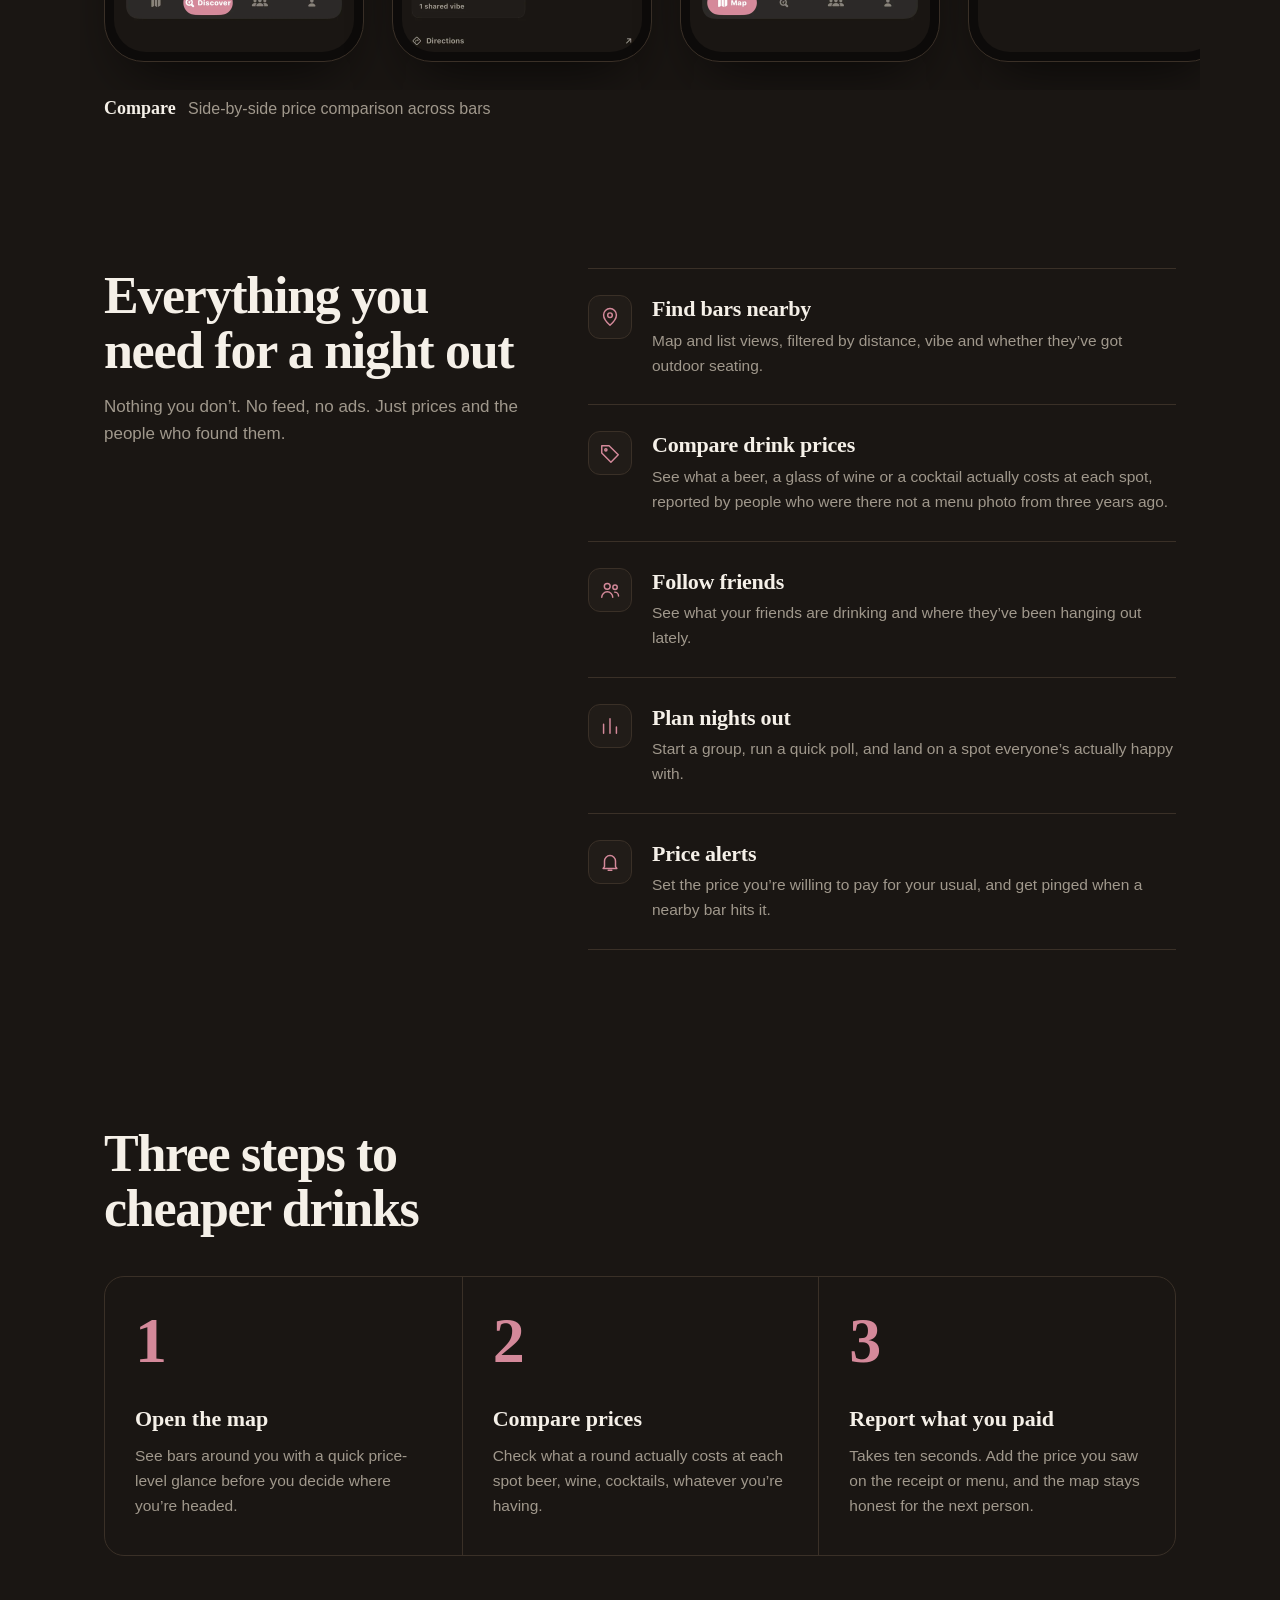
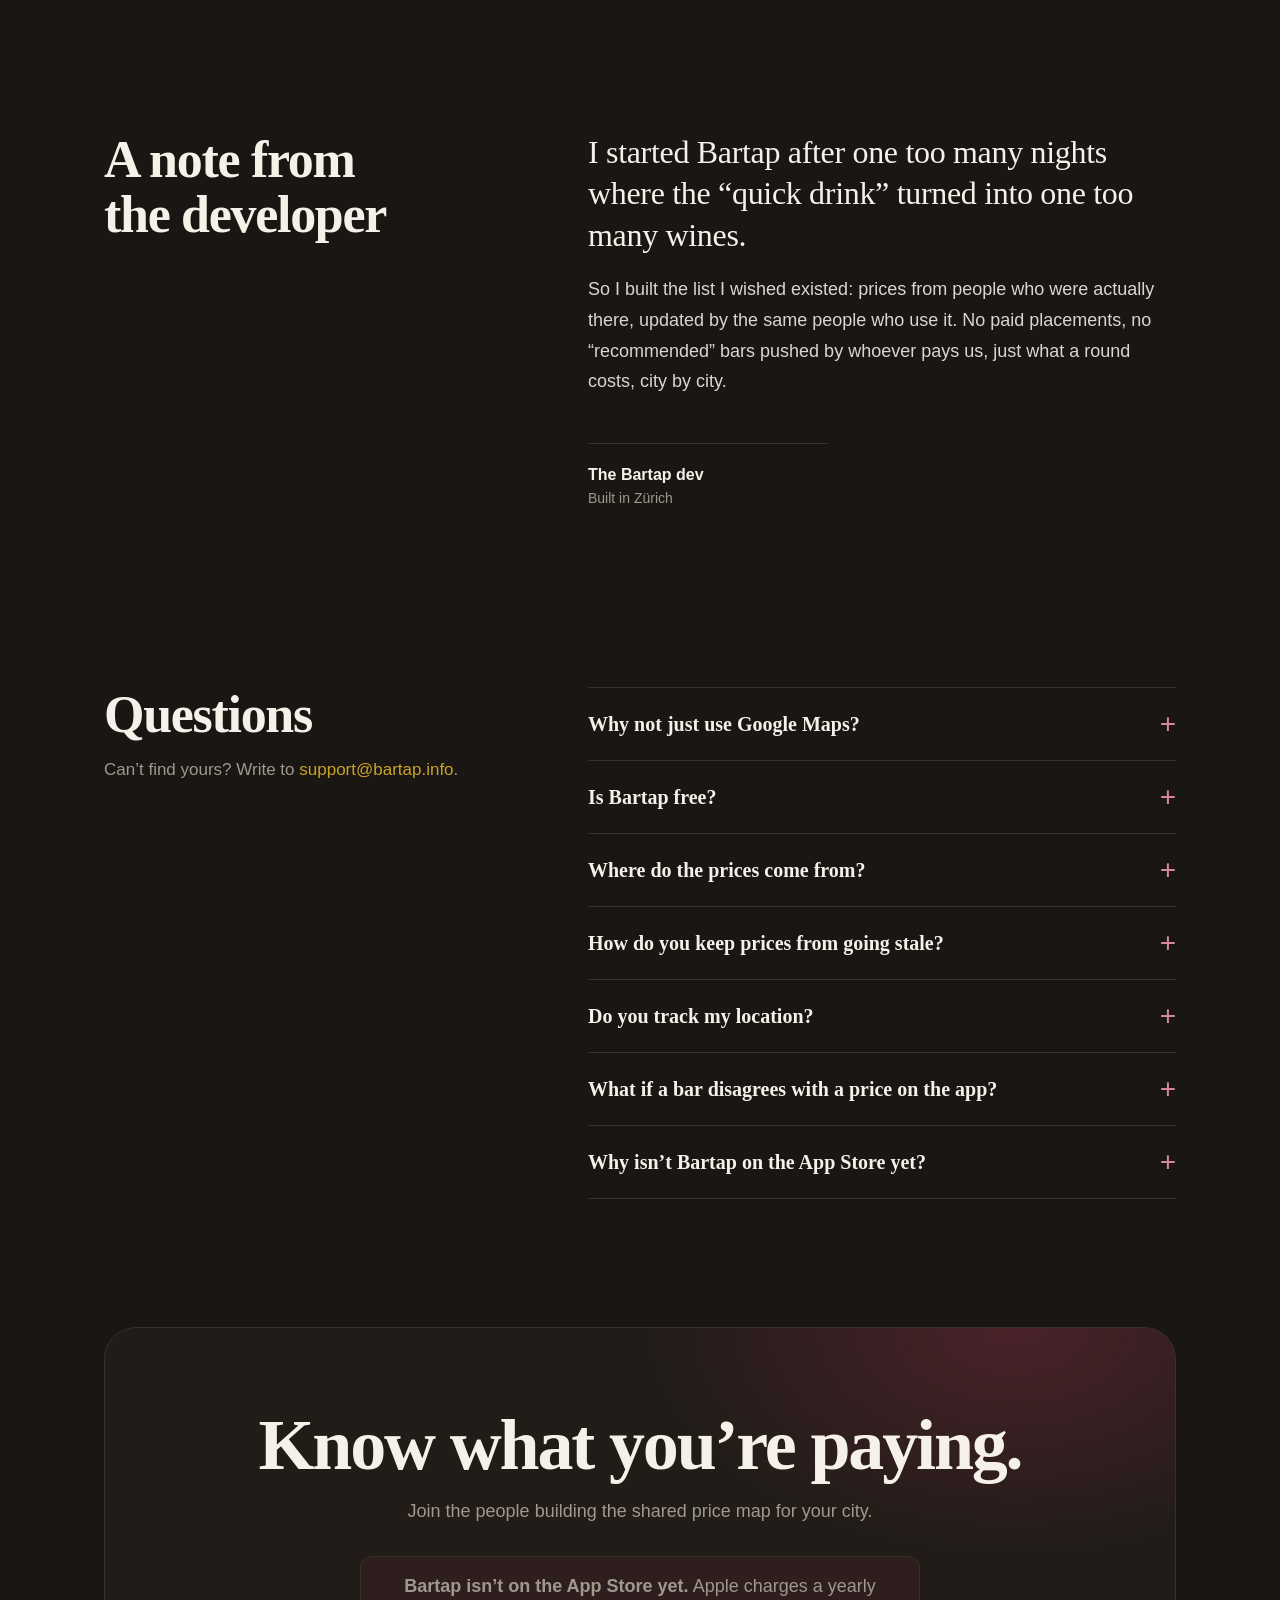
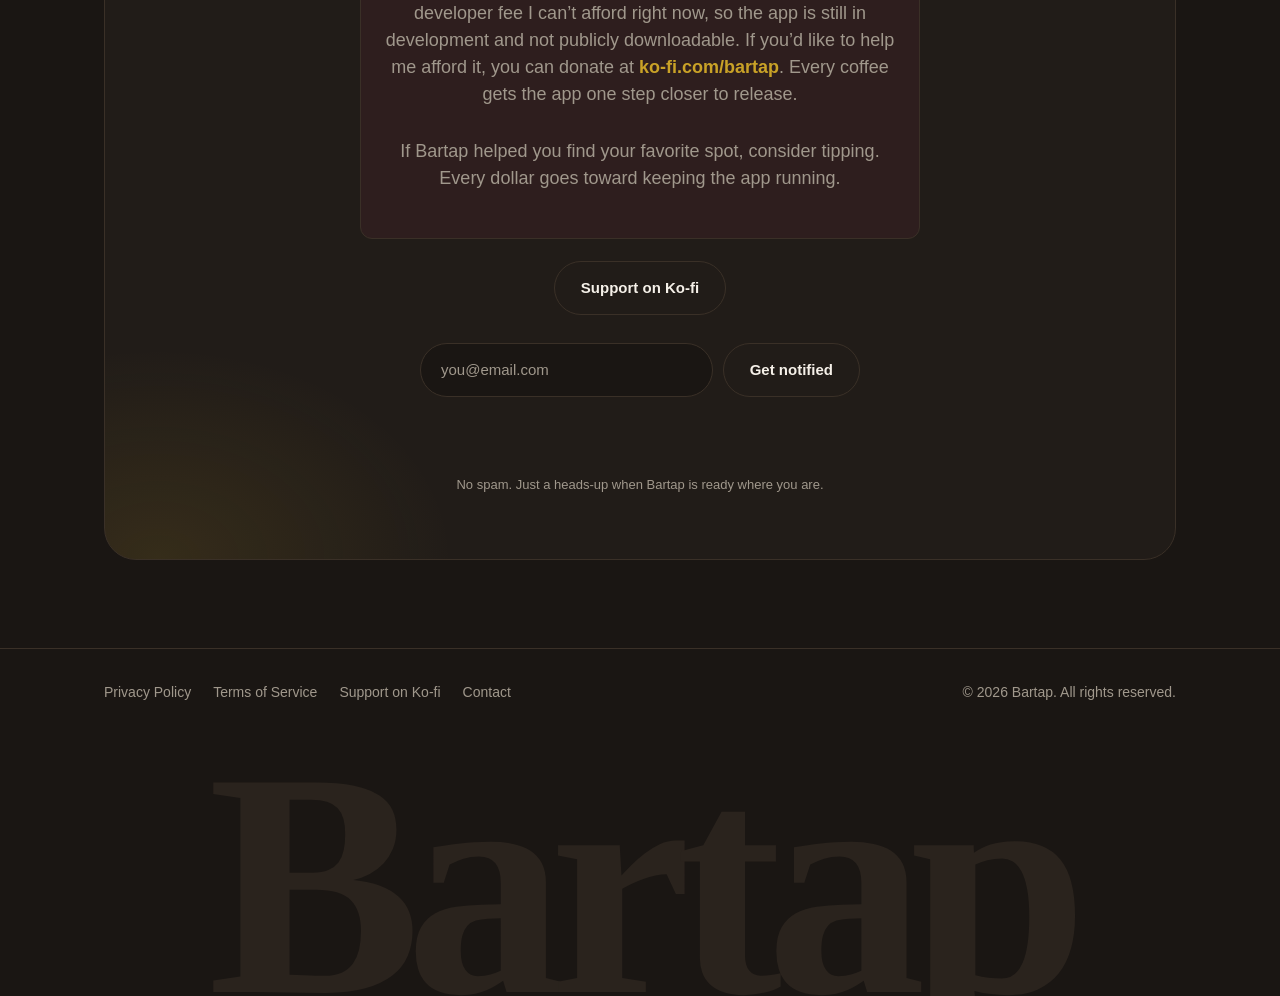
==== commit f0576034: "ahem" ====
--- a/web/index.html
+++ b/web/index.html
@@ -487,6 +487,7 @@
             now, so the app is still in development and not publicly downloadable. If you’d like to help me afford it,
             you can donate at <a href="https://ko-fi.com/bartap" target="_blank" rel="noopener">ko-fi.com/bartap</a>.
             Every coffee gets the app one step closer to release.</p>
+         <p>If Bartap helped you find your favorite spot, consider tipping. Every dollar goes toward keeping the app running.</p>
         </div>
         <a class="button secondary" href="https://ko-fi.com/bartap" target="_blank" rel="noopener">
           Support on Ko-fi
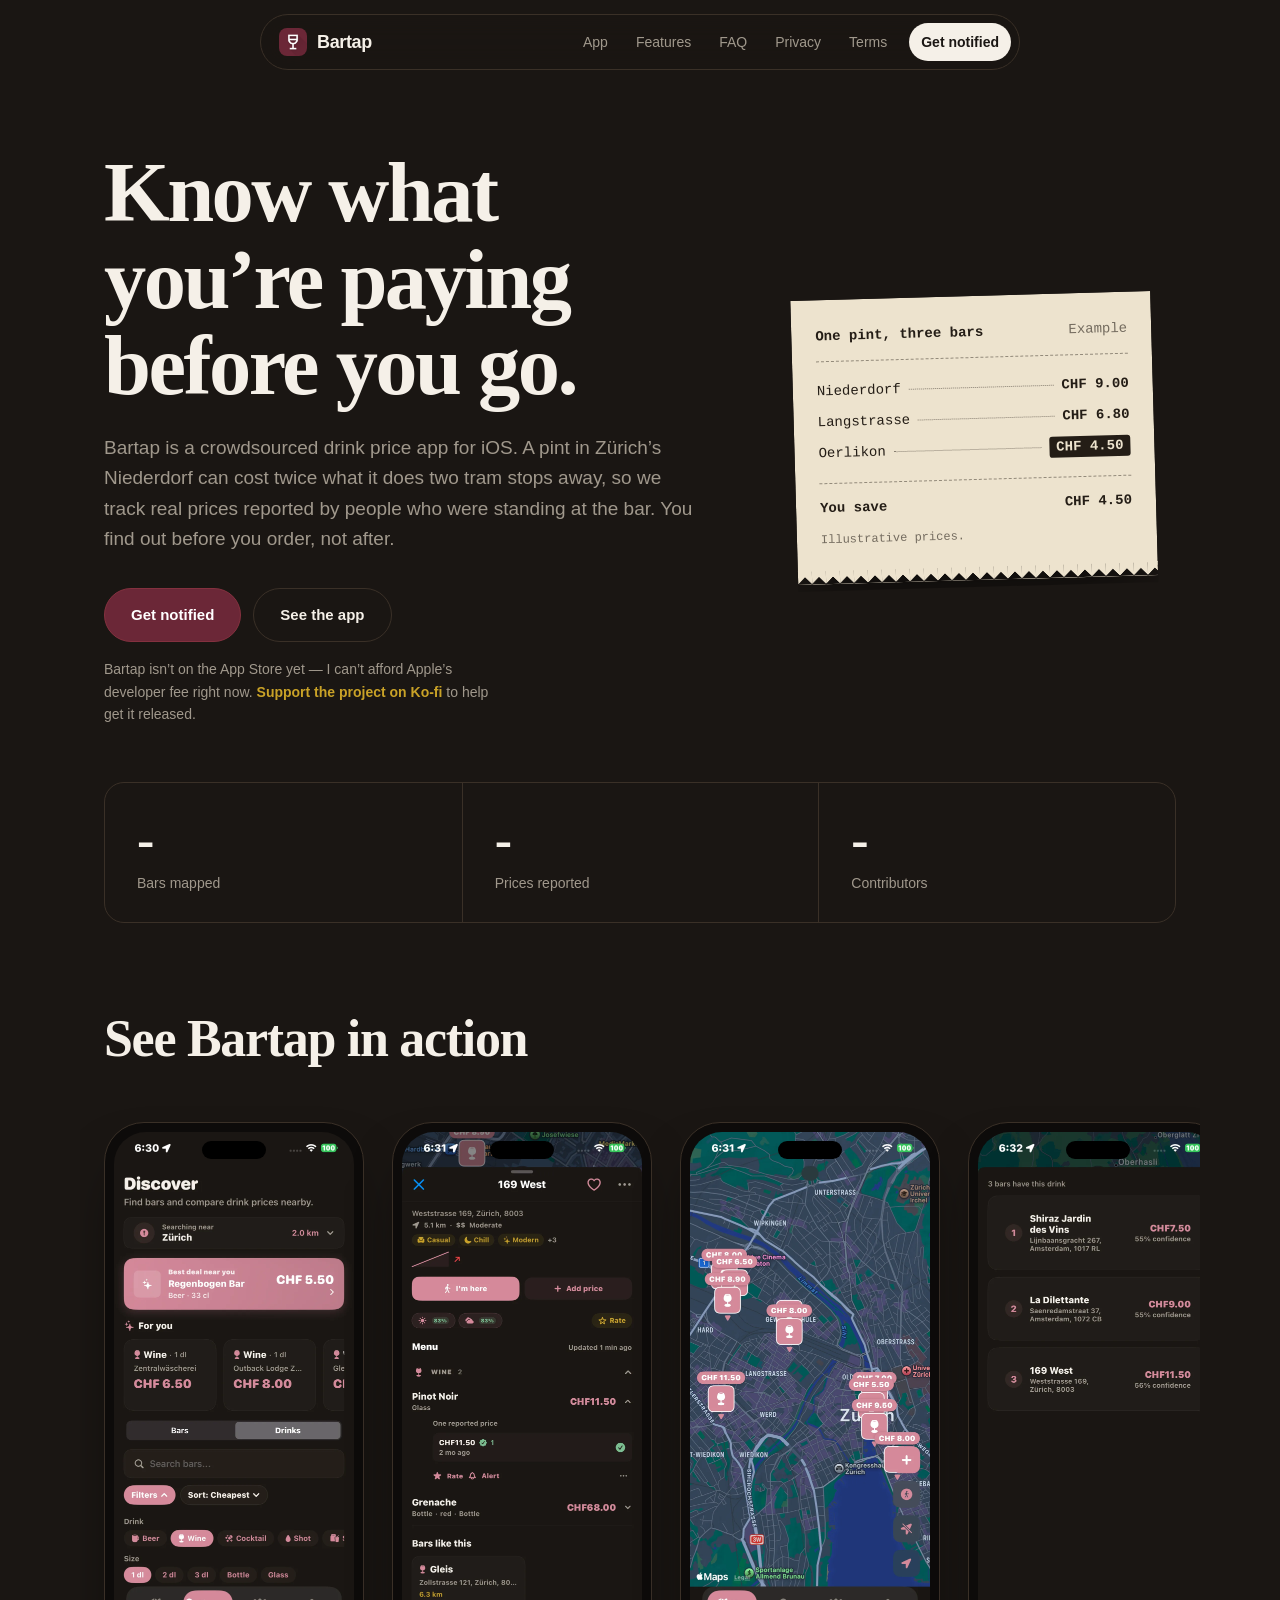
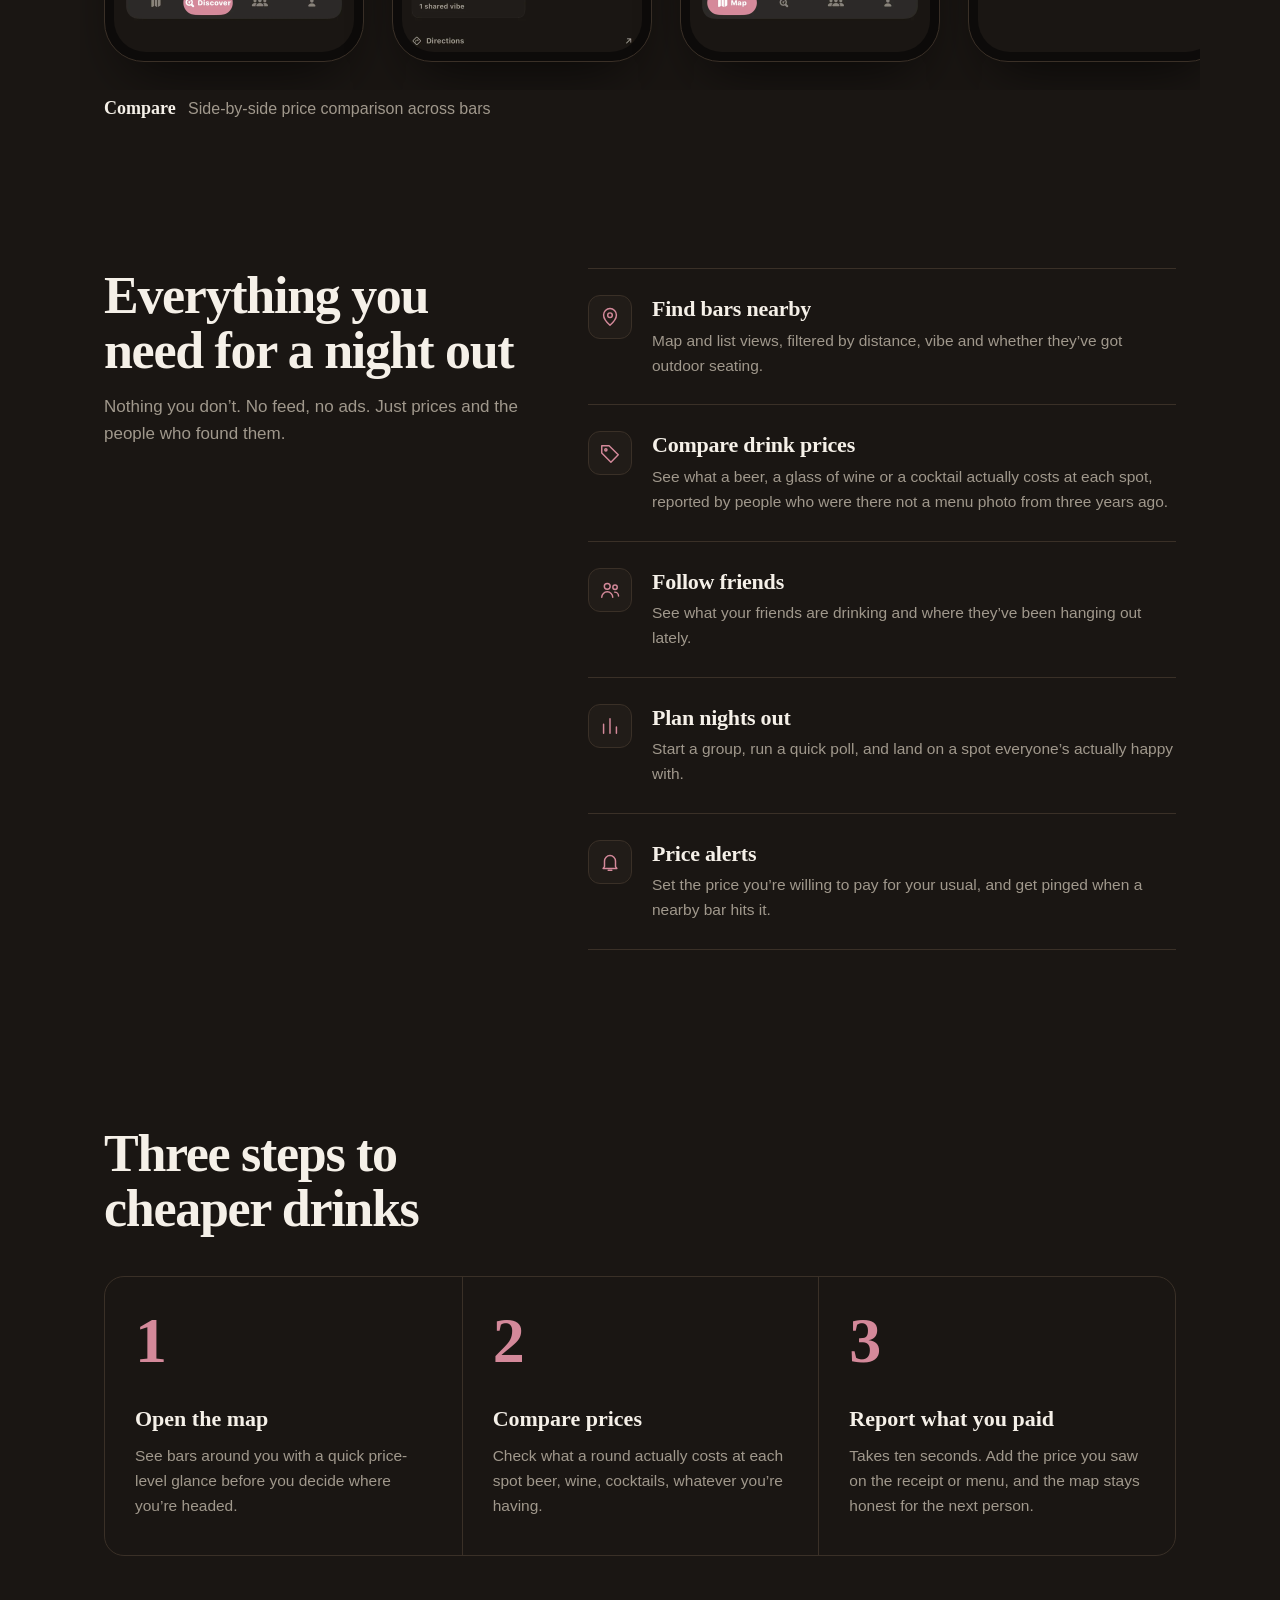
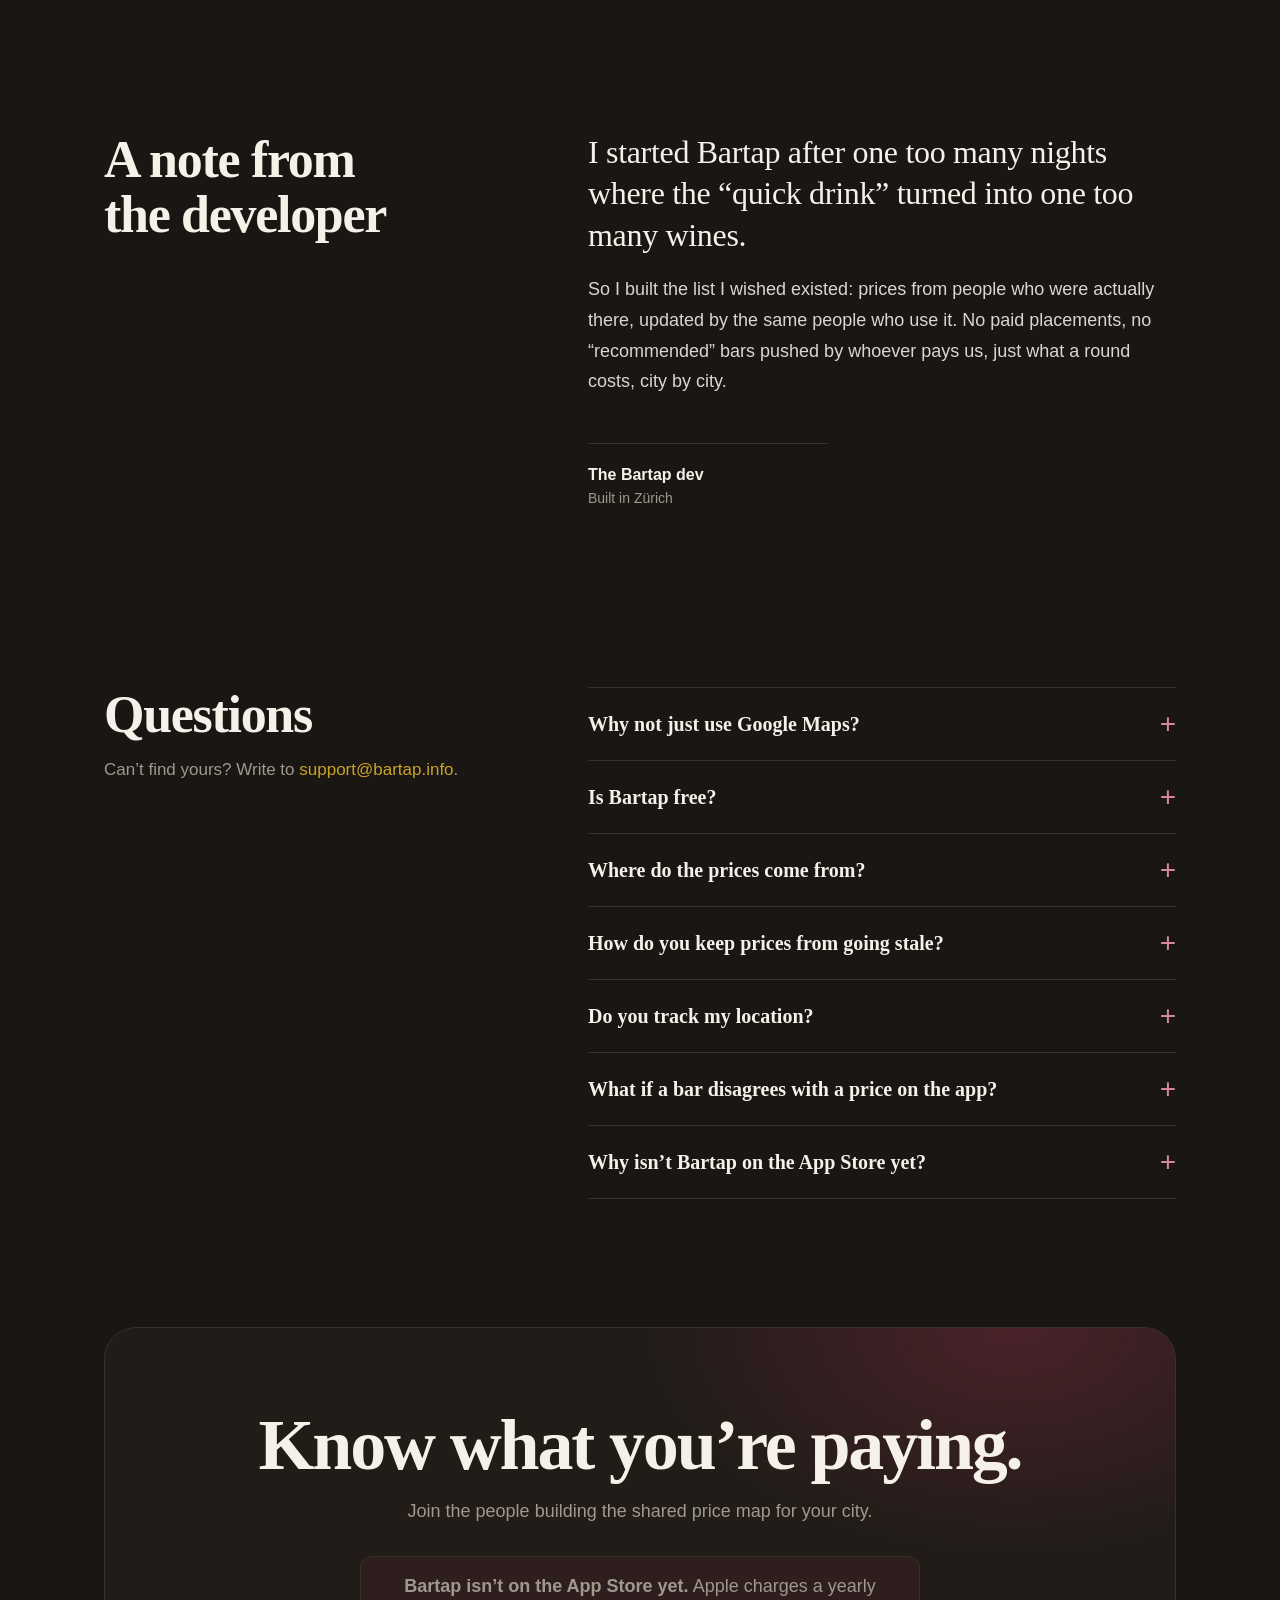
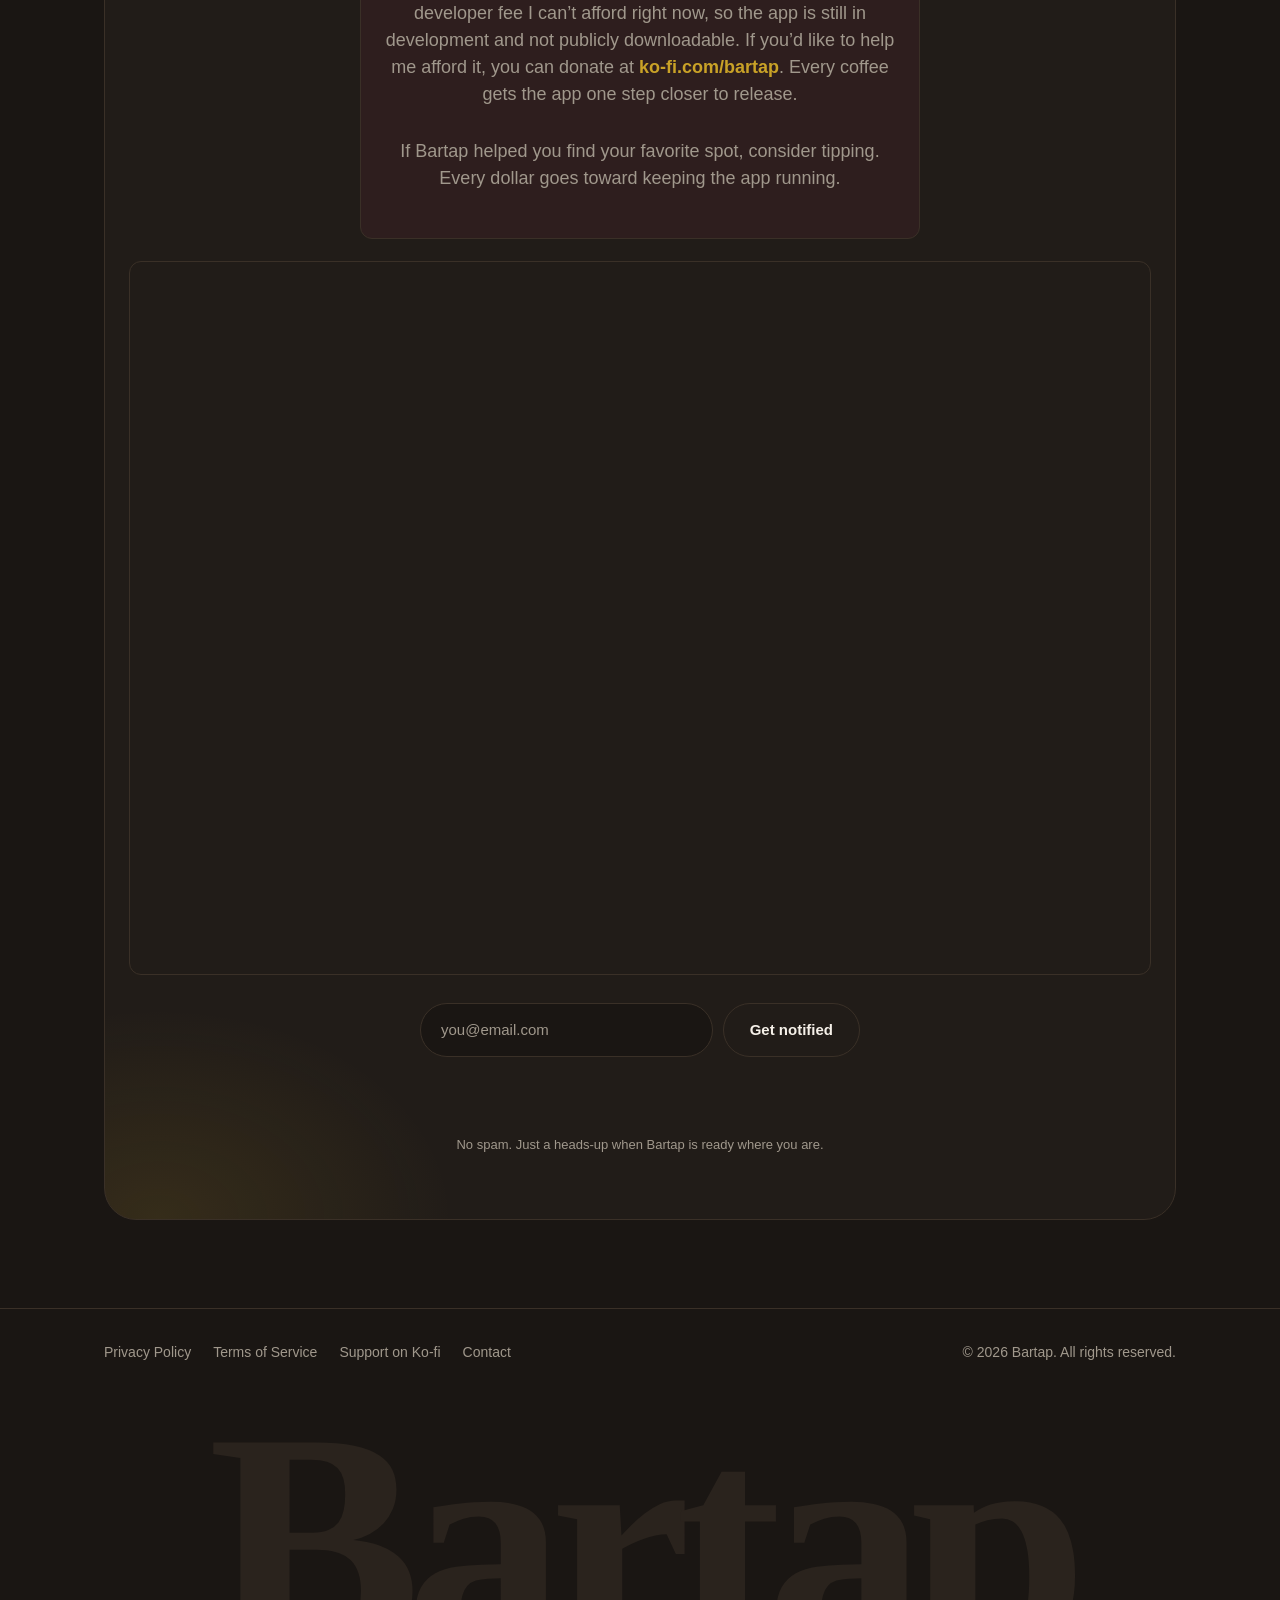
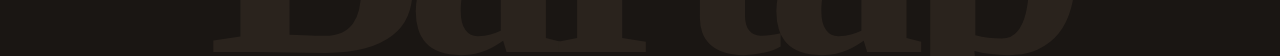
==== commit f681440a: "tip" ====
--- a/web/index.html
+++ b/web/index.html
@@ -489,9 +489,9 @@
             Every coffee gets the app one step closer to release.</p>
          <p>If Bartap helped you find your favorite spot, consider tipping. Every dollar goes toward keeping the app running.</p>
         </div>
-        <a class="button secondary" href="https://ko-fi.com/bartap" target="_blank" rel="noopener">
-          Support on Ko-fi
-        </a>
+        <div class="kofi-panel" style="margin-top:16px;border-radius:12px;overflow:hidden;border:1px solid var(--line);">
+          <iframe id="kofiframe" src="https://ko-fi.com/bartap/?hidefeed=true&widget=true&embed=true" style="border:none;width:100%;padding:4px;background:transparent;display:block;" height="712" title="Support Bartap on Ko-fi" loading="lazy"></iframe>
+        </div>
 
         <form id="waitlist-form" class="waitlist" novalidate>
           <div class="waitlist-row">
@@ -811,6 +811,16 @@
     }
   </script>
 
+  <script src='https://storage.ko-fi.com/cdn/scripts/overlay-widget.js'></script>
+  <script>
+    kofiWidgetOverlay.draw('bartap', {
+      'type': 'floating-chat',
+      'floating-chat.donateButton.text': 'Support Bartap',
+      'floating-chat.donateButton.background-color': '#6B2737',
+      'floating-chat.donateButton.text-color': '#F5F0E8'
+    });
+  </script>
+
 </body>
 
 </html>
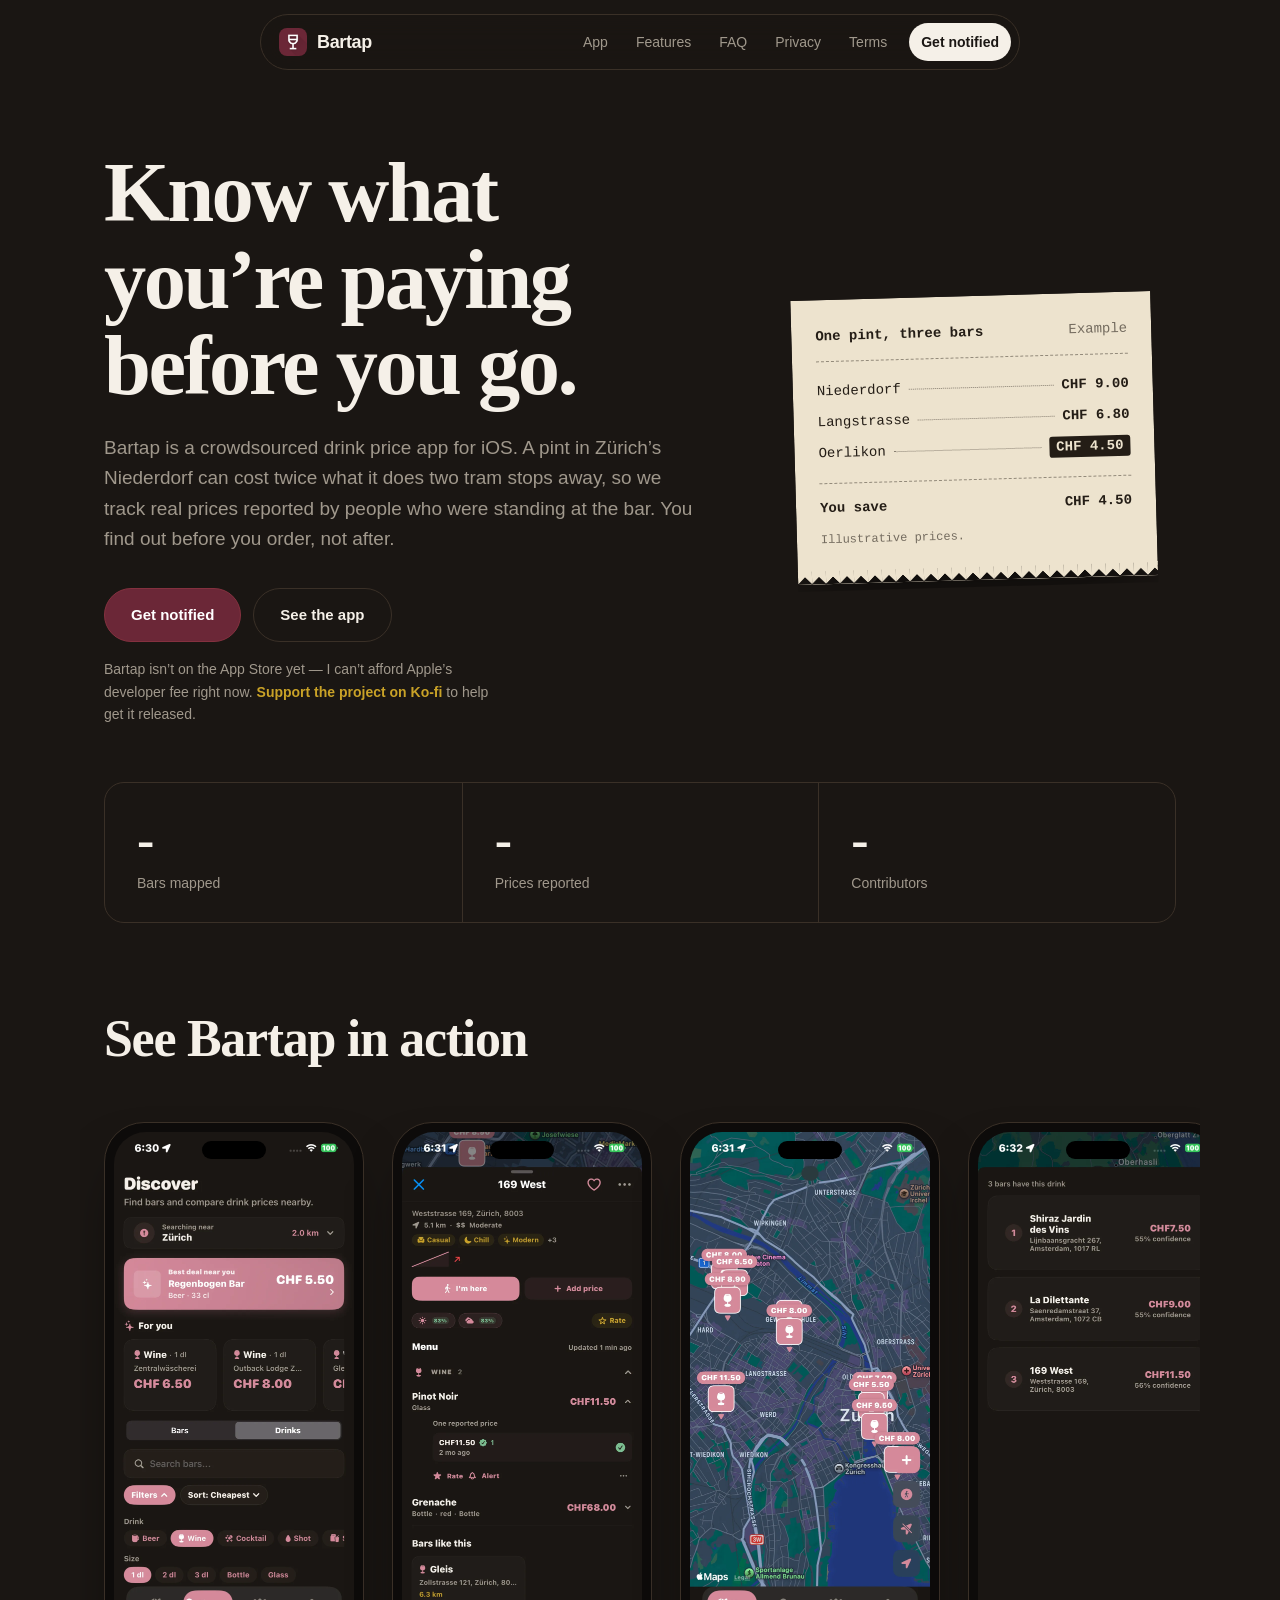
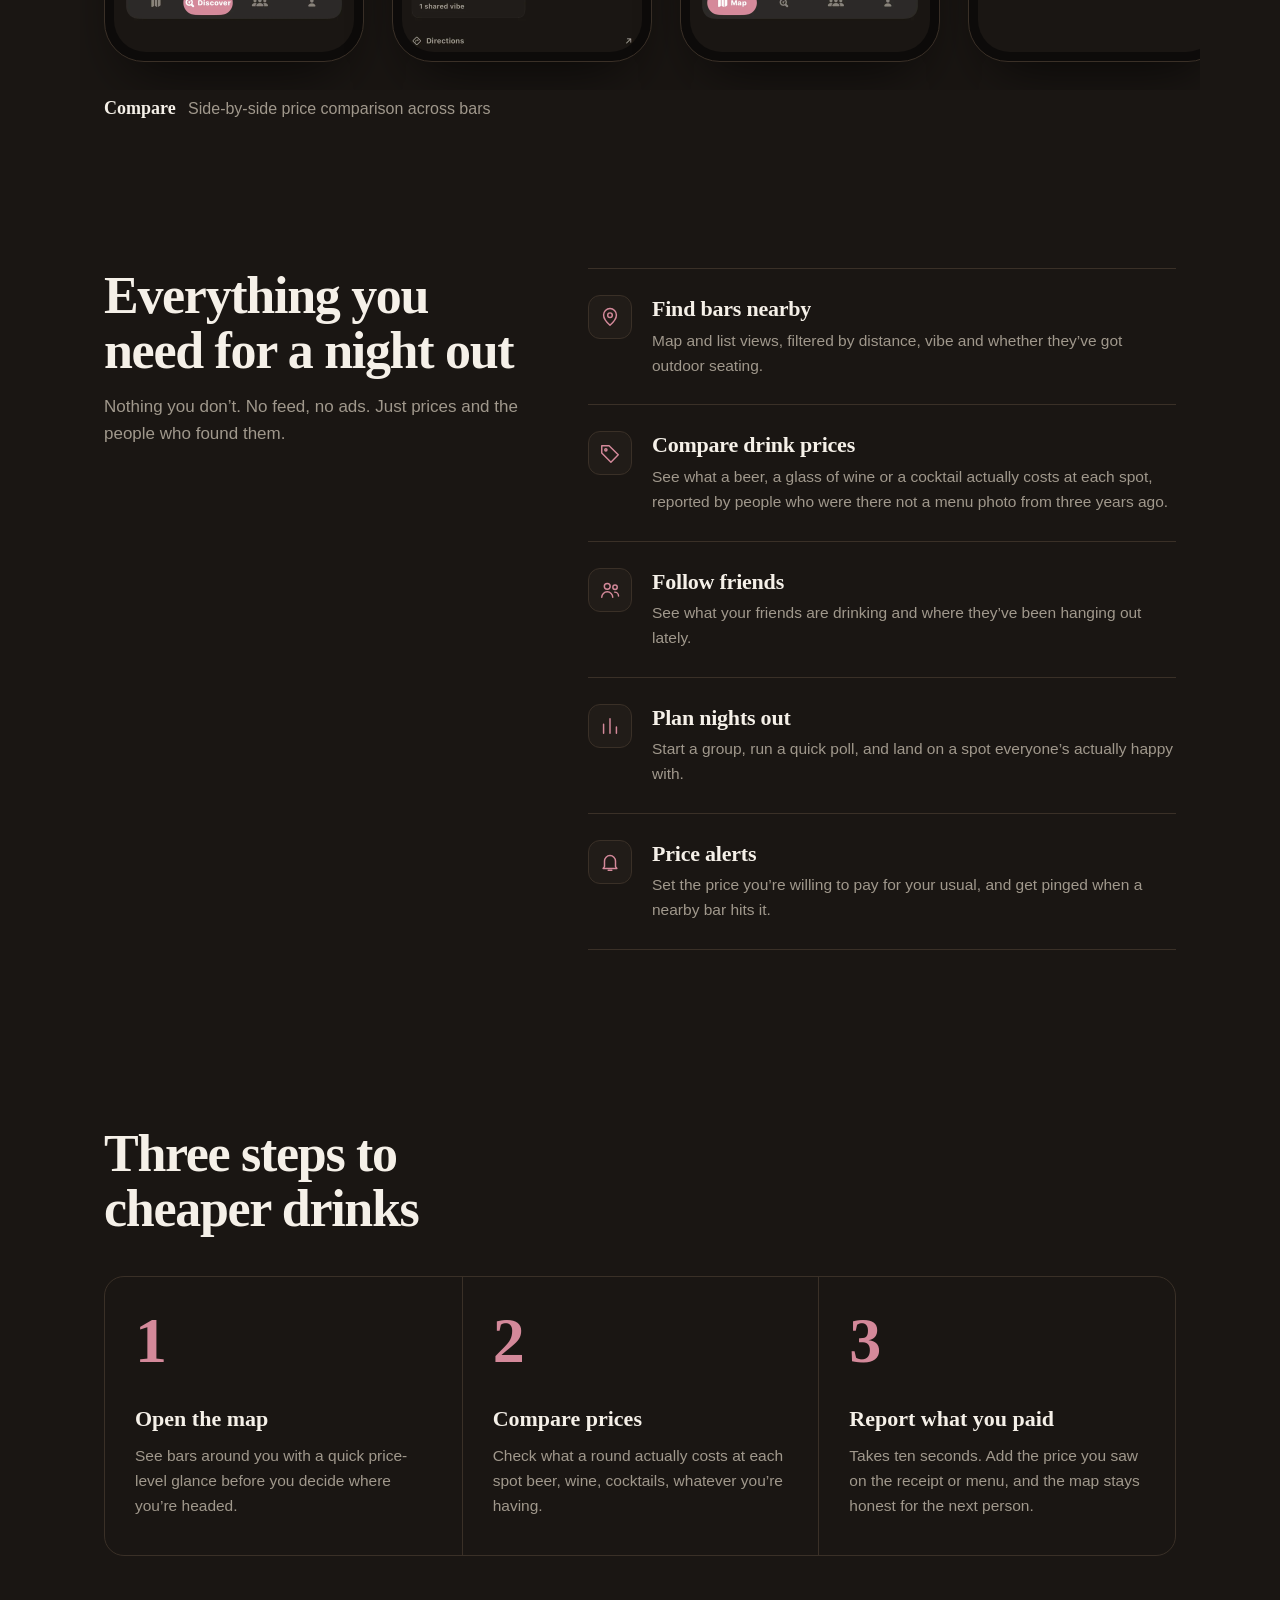
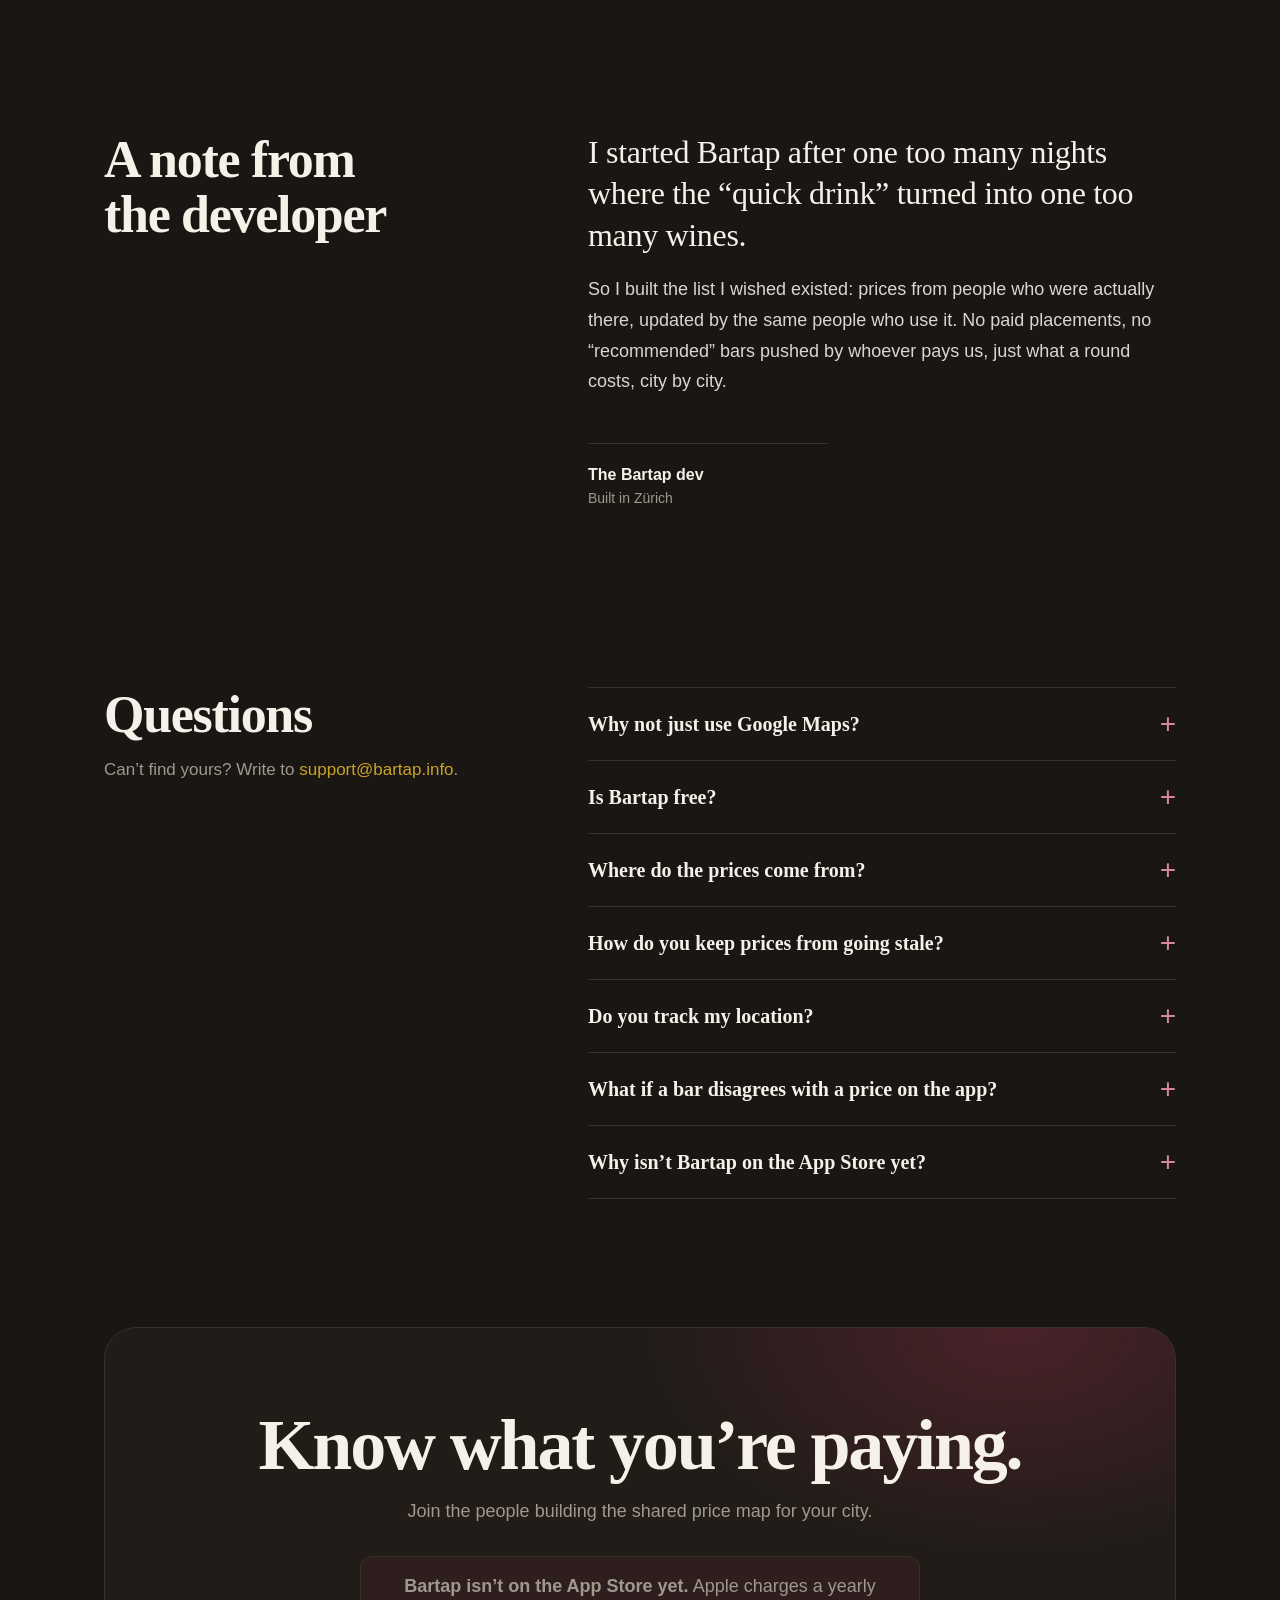
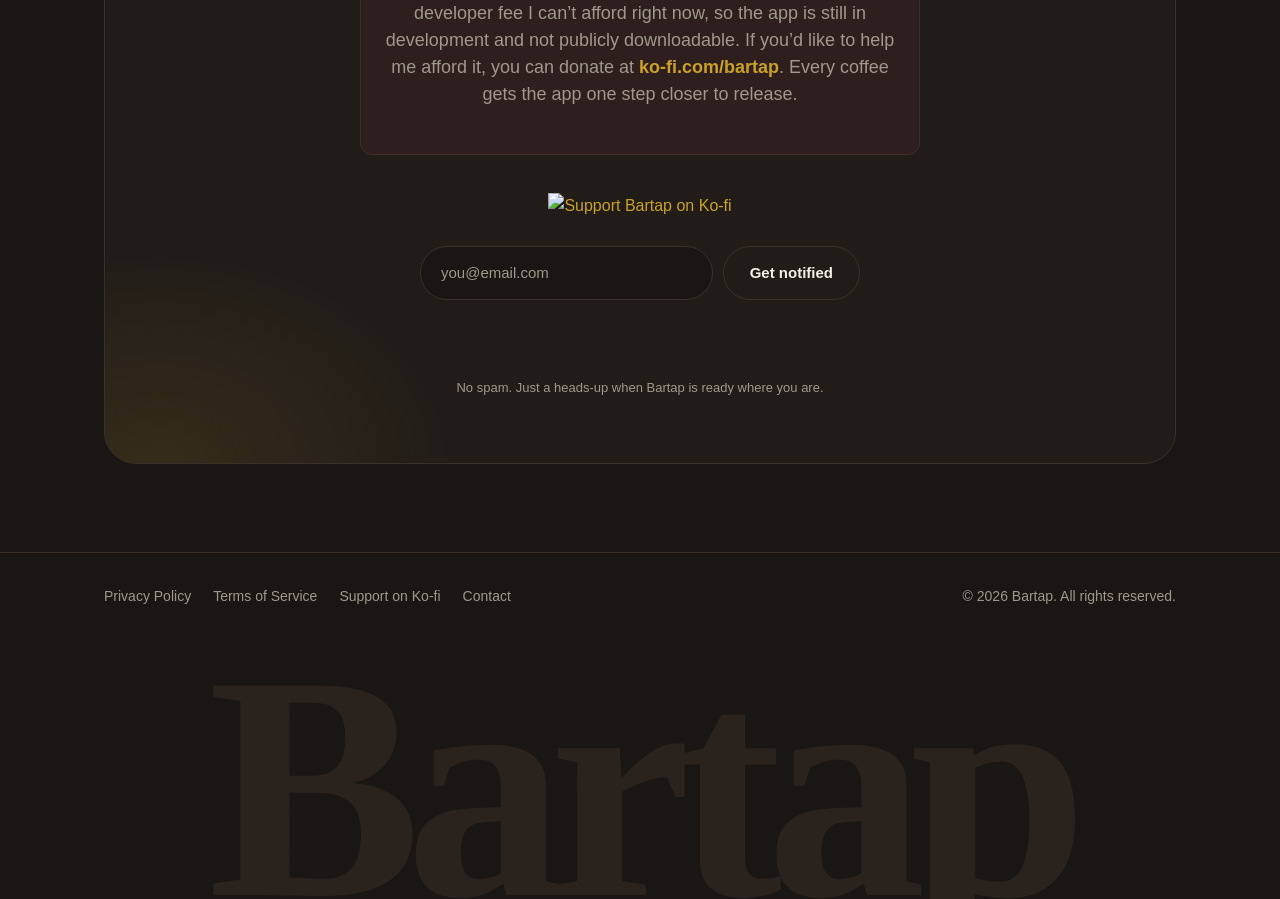
==== commit 0c028574: "tipssss" ====
--- a/web/index.html
+++ b/web/index.html
@@ -487,11 +487,10 @@
             now, so the app is still in development and not publicly downloadable. If you’d like to help me afford it,
             you can donate at <a href="https://ko-fi.com/bartap" target="_blank" rel="noopener">ko-fi.com/bartap</a>.
             Every coffee gets the app one step closer to release.</p>
-         <p>If Bartap helped you find your favorite spot, consider tipping. Every dollar goes toward keeping the app running.</p>
-        </div>
-        <div class="kofi-panel" style="margin-top:16px;border-radius:12px;overflow:hidden;border:1px solid var(--line);">
-          <iframe id="kofiframe" src="https://ko-fi.com/bartap/?hidefeed=true&widget=true&embed=true" style="border:none;width:100%;padding:4px;background:transparent;display:block;" height="712" title="Support Bartap on Ko-fi" loading="lazy"></iframe>
-        </div>
+        </div>
+        <a href="https://ko-fi.com/bartap" target="_blank" rel="noopener" class="kofi-button" style="display:inline-block;margin-top:16px;">
+          <img height="36" style="border:0;height:36px;" src="https://storage.ko-fi.com/cdn/kofi4.png?v=3" alt="Support Bartap on Ko-fi" />
+        </a>
 
         <form id="waitlist-form" class="waitlist" novalidate>
           <div class="waitlist-row">
@@ -811,16 +810,6 @@
     }
   </script>
 
-  <script src='https://storage.ko-fi.com/cdn/scripts/overlay-widget.js'></script>
-  <script>
-    kofiWidgetOverlay.draw('bartap', {
-      'type': 'floating-chat',
-      'floating-chat.donateButton.text': 'Support Bartap',
-      'floating-chat.donateButton.background-color': '#6B2737',
-      'floating-chat.donateButton.text-color': '#F5F0E8'
-    });
-  </script>
-
 </body>
 
 </html>
